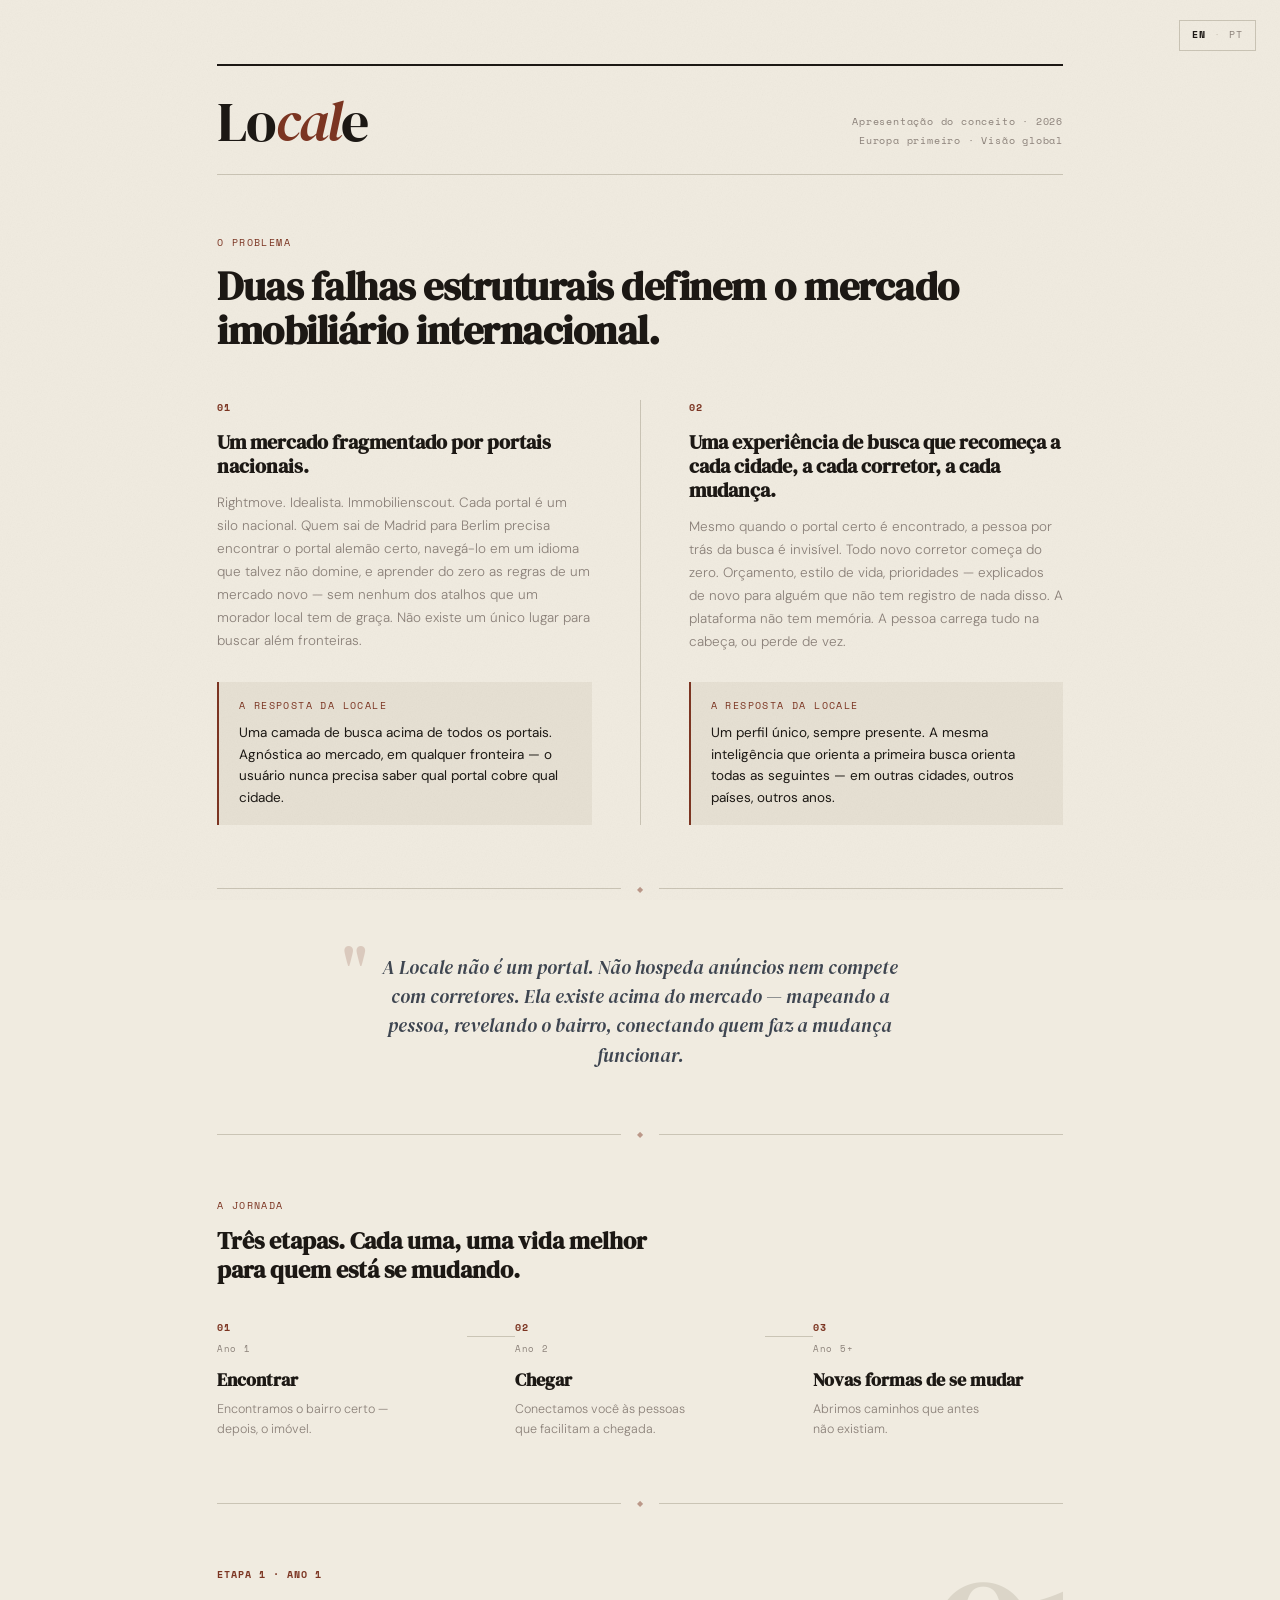
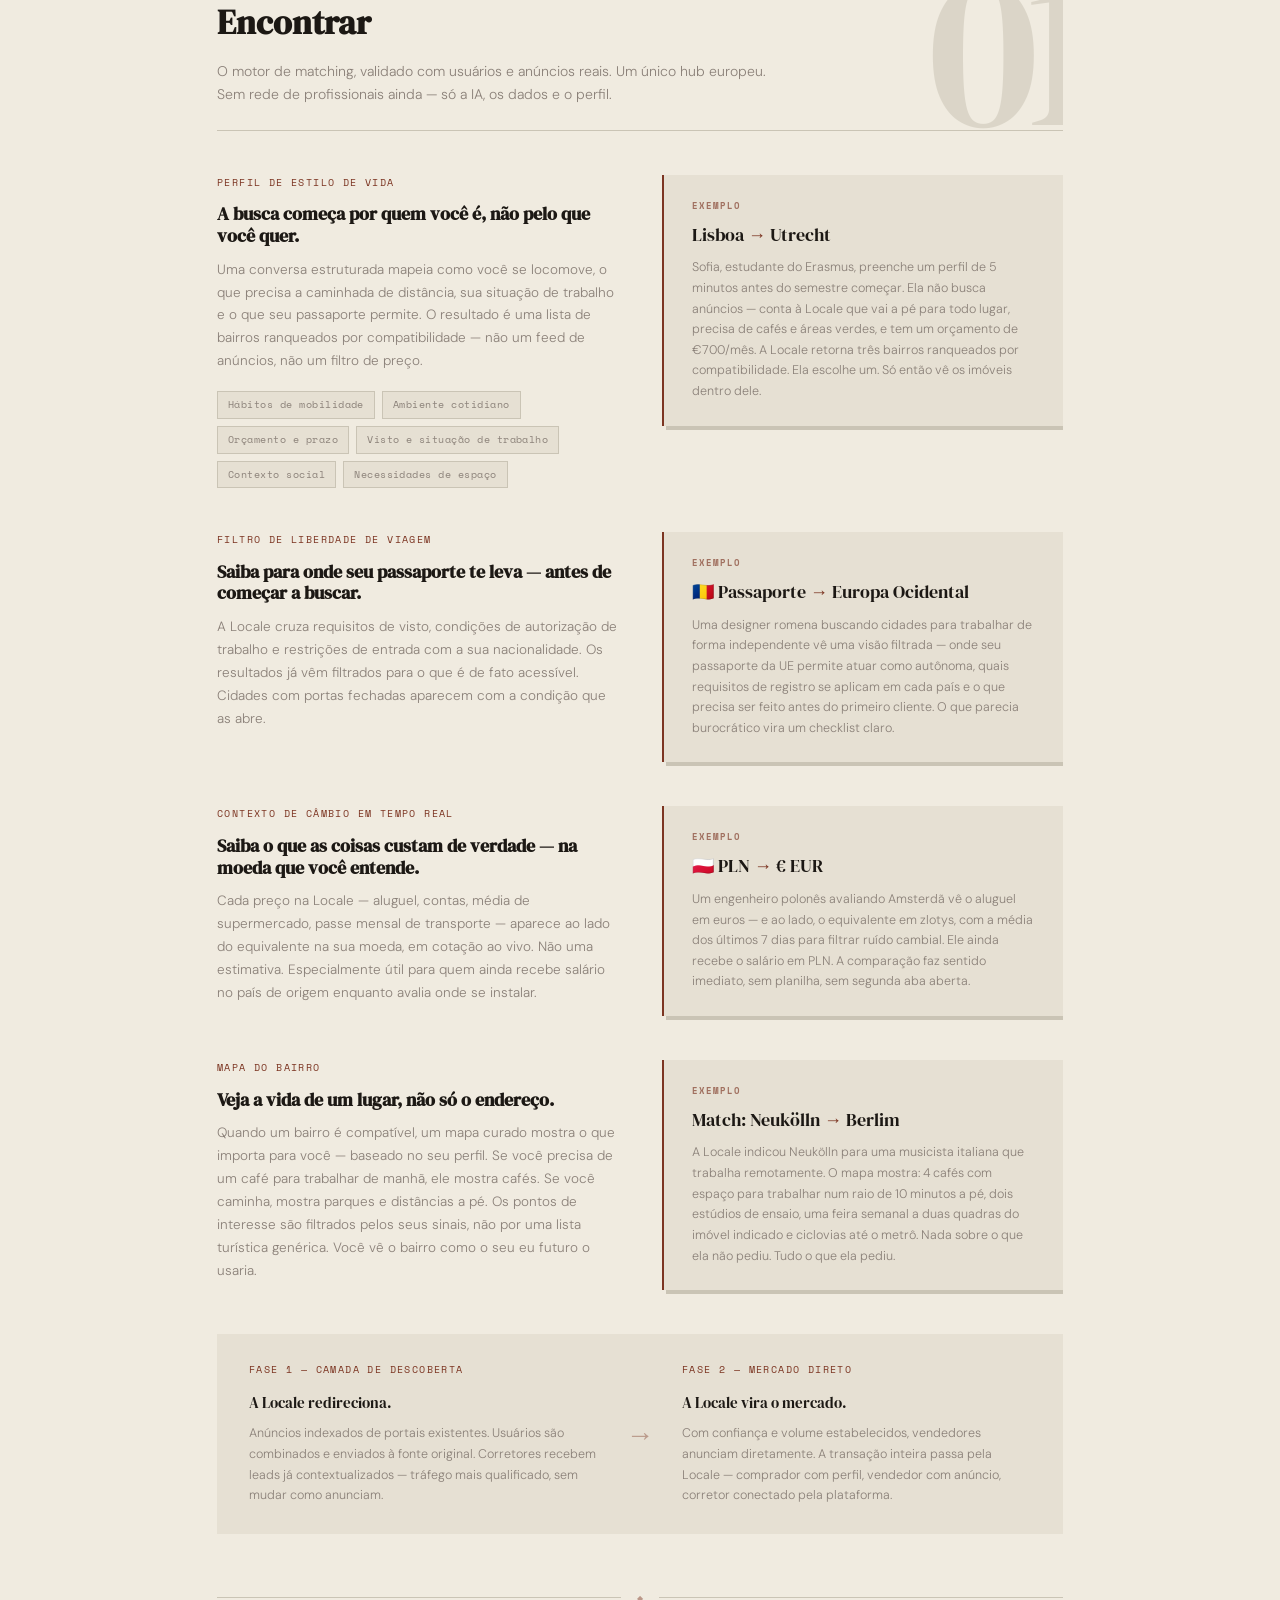
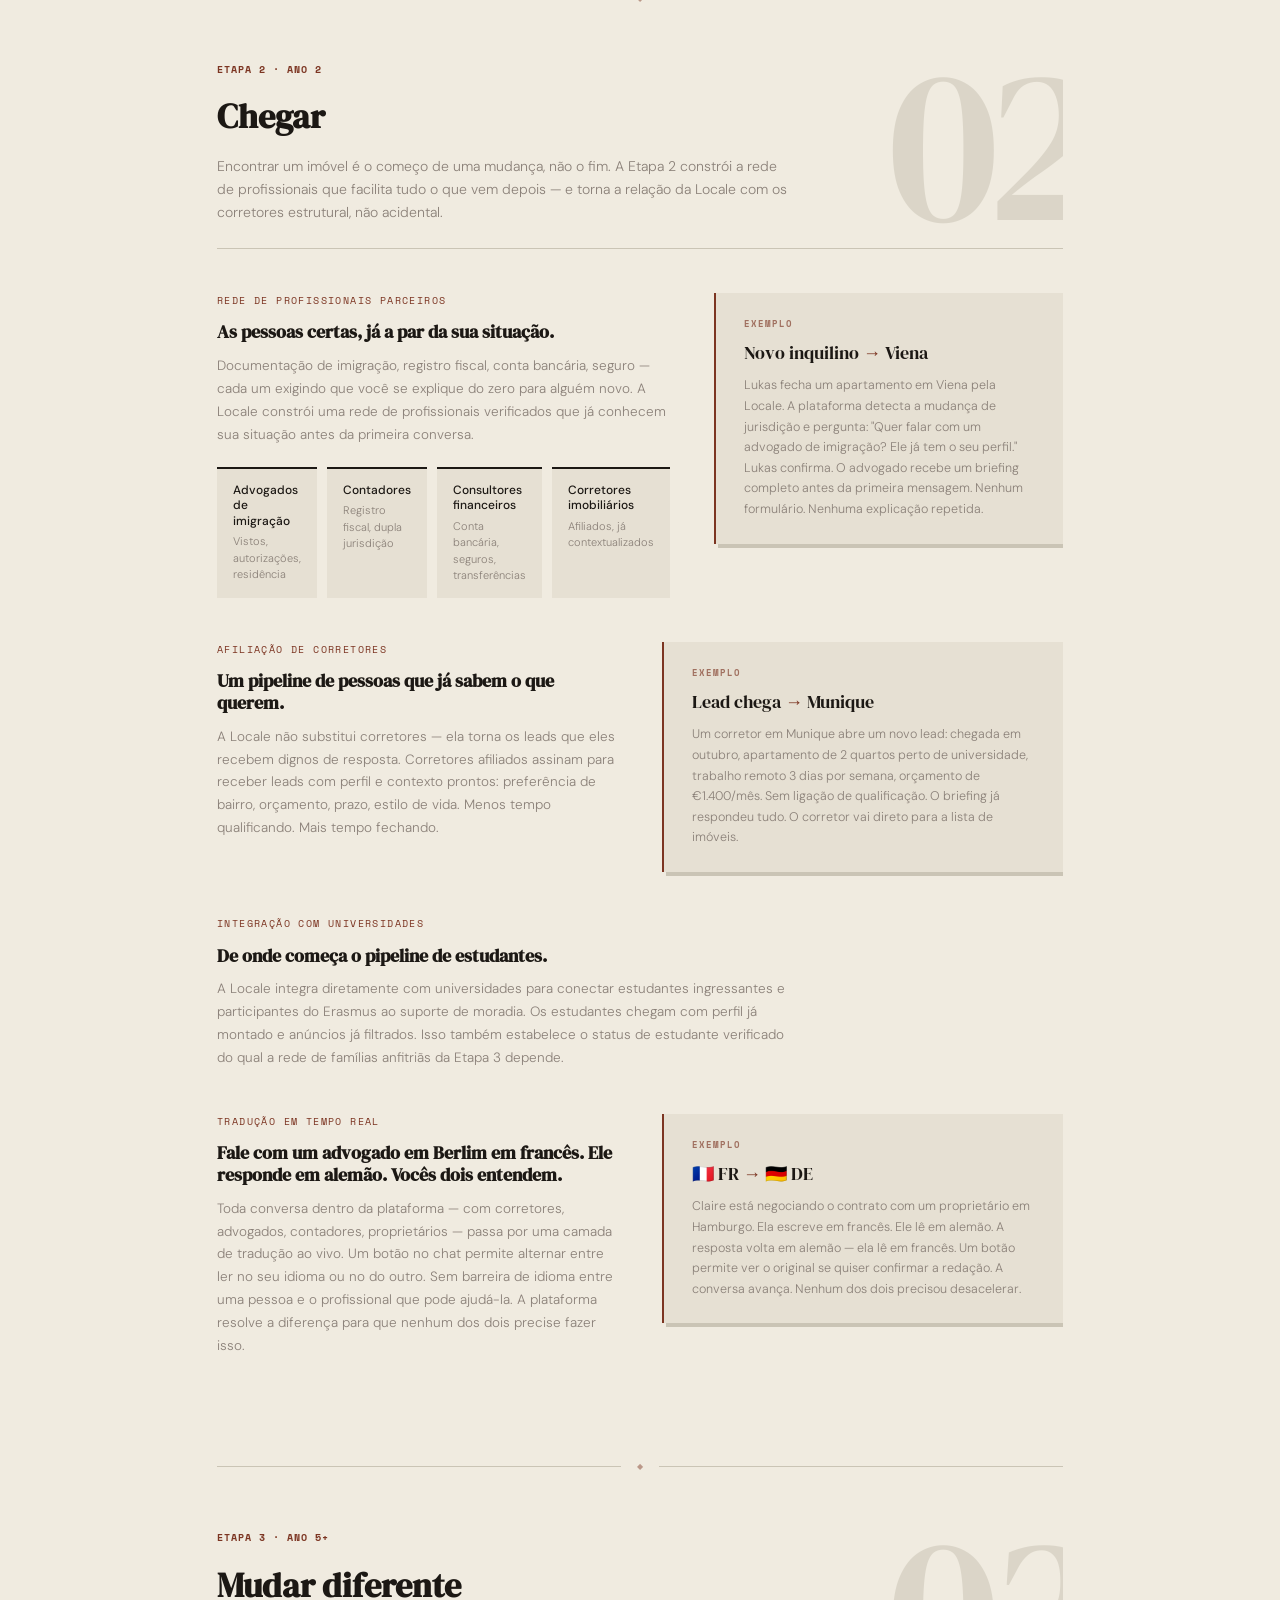
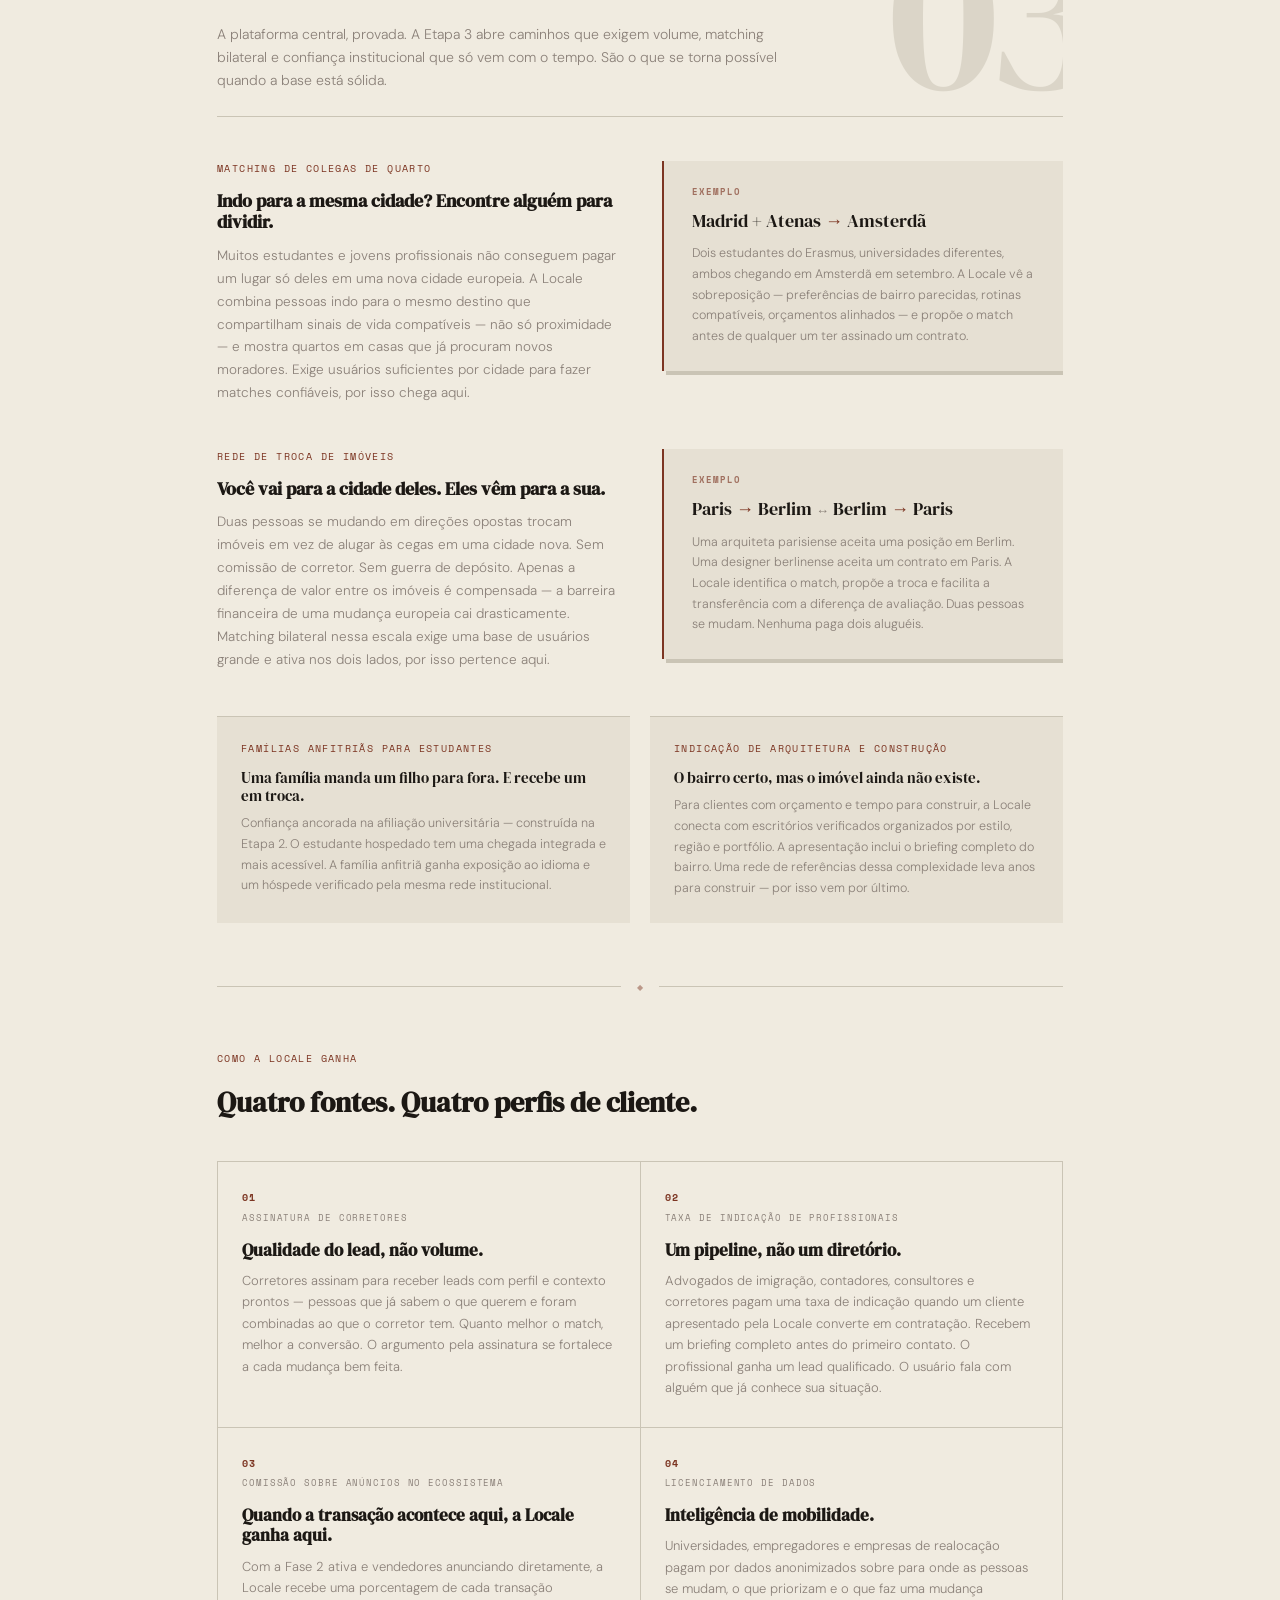
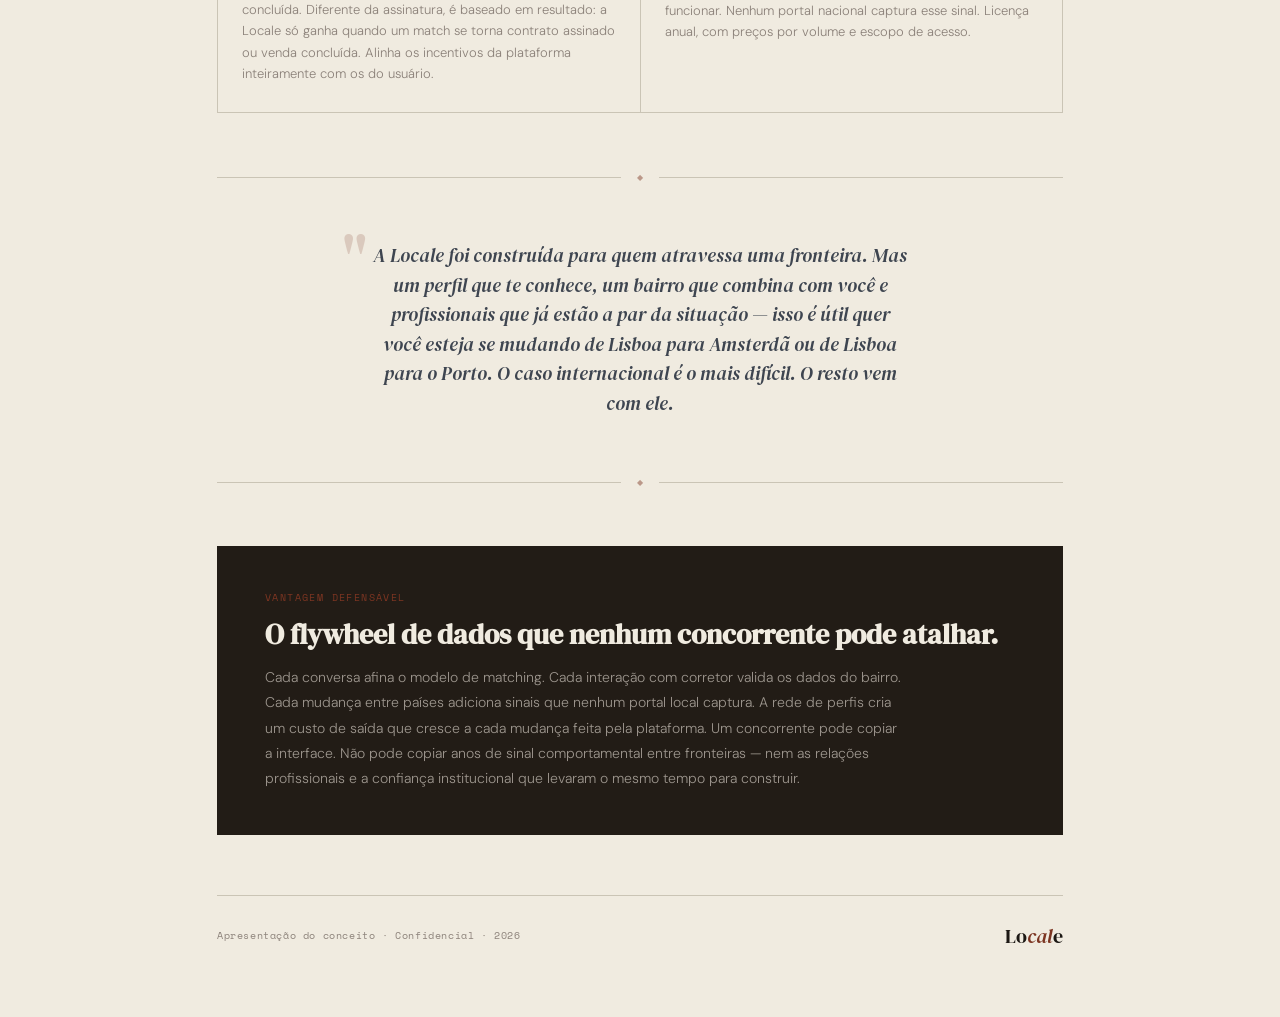
==== indice.html @ f03a4926 "Update indice.html" ====
<!DOCTYPE html>
<html lang="pt-BR">
<head>
<meta charset="UTF-8">
<meta name="viewport" content="width=device-width, initial-scale=1.0">
<title>Locale — Apresentação do Conceito</title>
<link rel="icon" type="image/svg+xml" href="icon.svg">
<link rel="stylesheet" href="style.css">
<link href="https://fonts.googleapis.com/css2?family=DM+Serif+Display:ital@0;1&family=DM+Sans:opsz,wght@9..40,300;9..40,400;9..40,500&family=Space+Mono:wght@400;700&display=swap" rel="stylesheet">
</head>
<body>

<div class="lang-toggle">
  <a href="index.html">EN</a>
  <span class="sep">·</span>
  <span class="lang-active">PT</span>
</div>

<!-- ═══ HEADER ═══ -->
<header>
  <div class="wordmark">Lo<span>cal</span>e</div>
  <div class="tagline">Apresentação do conceito · 2026<br>Europa primeiro · Visão global</div>
</header>


<!-- ═══ HERO ═══ -->
<section class="hero">
  <span class="section-label">O problema</span>
  <h1 class="hero-headline">Duas falhas estruturais definem o mercado imobiliário internacional.</h1>

  <div class="failure-grid">

    <div class="failure-col">
      <span class="failure-num">01</span>
      <h2>Um mercado fragmentado por portais nacionais.</h2>
      <p>Rightmove. Idealista. Immobilienscout. Cada portal é um silo nacional. Quem sai de Madrid para Berlim precisa encontrar o portal alemão certo, navegá-lo em um idioma que talvez não domine, e aprender do zero as regras de um mercado novo — sem nenhum dos atalhos que um morador local tem de graça. Não existe um único lugar para buscar além fronteiras.</p>
      <div class="answer-block">
        <span class="section-label">A resposta da Locale</span>
        <p>Uma camada de busca acima de todos os portais. Agnóstica ao mercado, em qualquer fronteira — o usuário nunca precisa saber qual portal cobre qual cidade.</p>
      </div>
    </div>

    <div class="failure-divider"></div>

    <div class="failure-col">
      <span class="failure-num">02</span>
      <h2>Uma experiência de busca que recomeça a cada cidade, a cada corretor, a cada mudança.</h2>
      <p>Mesmo quando o portal certo é encontrado, a pessoa por trás da busca é invisível. Todo novo corretor começa do zero. Orçamento, estilo de vida, prioridades — explicados de novo para alguém que não tem registro de nada disso. A plataforma não tem memória. A pessoa carrega tudo na cabeça, ou perde de vez.</p>
      <div class="answer-block">
        <span class="section-label">A resposta da Locale</span>
        <p>Um perfil único, sempre presente. A mesma inteligência que orienta a primeira busca orienta todas as seguintes — em outras cidades, outros países, outros anos.</p>
      </div>
    </div>

  </div>
</section>

<div class="section-rule"><span class="section-rule-mark">◆</span></div>

<!-- ═══ PLATFORM DEFINITION ═══ -->
<section class="platform-def">
  <blockquote>A Locale não é um portal. Não hospeda anúncios nem compete com corretores. Ela existe acima do mercado — mapeando a pessoa, revelando o bairro, conectando quem faz a mudança funcionar.</blockquote>
</section>

<div class="section-rule"><span class="section-rule-mark">◆</span></div>

<!-- ═══ ROADMAP OVERVIEW ═══ -->
<section class="roadmap-overview">
  <span class="section-label">A jornada</span>
  <h2>Três etapas. Cada uma, uma vida melhor para quem está se mudando.</h2>
  <div class="roadmap-track">
    <div class="stage-pill">
      <span class="pill-num">01</span>
      <span class="pill-when">Ano 1</span>
      <h3>Encontrar</h3>
      <p>Encontramos o bairro certo — depois, o imóvel.</p>
    </div>
    <div class="pill-connector"></div>
    <div class="stage-pill">
      <span class="pill-num">02</span>
      <span class="pill-when">Ano 2</span>
      <h3>Chegar</h3>
      <p>Conectamos você às pessoas que facilitam a chegada.</p>
    </div>
    <div class="pill-connector"></div>
    <div class="stage-pill">
      <span class="pill-num">03</span>
      <span class="pill-when">Ano 5+</span>
      <h3>Novas formas de se mudar</h3>
      <p>Abrimos caminhos que antes não existiam.</p>
    </div>
  </div>
</section>

<div class="section-rule"><span class="section-rule-mark">◆</span></div>


<!-- ═══════════════════ STAGE 1 ═══════════════════ -->
<section class="stage-block">
  <div class="stage-bg-num">01</div>

  <div class="stage-header">
    <span class="stage-tag">Etapa 1 · Ano 1</span>
    <h2 class="stage-title">Encontrar</h2>
    <p class="stage-subtitle">O motor de matching, validado com usuários e anúncios reais. Um único hub europeu. Sem rede de profissionais ainda — só a IA, os dados e o perfil.</p>
  </div>

  <!-- Lifestyle profiling -->
  <div class="feature-pair">
    <div class="feature-left">
      <span class="section-label">Perfil de estilo de vida</span>
      <h3>A busca começa por quem você é, não pelo que você quer.</h3>
      <p>Uma conversa estruturada mapeia como você se locomove, o que precisa a caminhada de distância, sua situação de trabalho e o que seu passaporte permite. O resultado é uma lista de bairros ranqueados por compatibilidade — não um feed de anúncios, não um filtro de preço.</p>
      <div class="signal-tags">
        <span>Hábitos de mobilidade</span>
        <span>Ambiente cotidiano</span>
        <span>Orçamento e prazo</span>
        <span>Visto e situação de trabalho</span>
        <span>Contexto social</span>
        <span>Necessidades de espaço</span>
      </div>
    </div>
    <div class="feature-right">
      <div class="scenario-card">
        <span class="scenario-label">Exemplo</span>
        <div class="scenario-route">Lisboa <span>→</span> Utrecht</div>
        <p>Sofia, estudante do Erasmus, preenche um perfil de 5 minutos antes do semestre começar. Ela não busca anúncios — conta à Locale que vai a pé para todo lugar, precisa de cafés e áreas verdes, e tem um orçamento de €700/mês. A Locale retorna três bairros ranqueados por compatibilidade. Ela escolhe um. Só então vê os imóveis dentro dele.</p>
      </div>
    </div>
  </div>

  <!-- Travel freedom filter -->
  <div class="feature-pair">
    <div class="feature-left">
      <span class="section-label">Filtro de liberdade de viagem</span>
      <h3>Saiba para onde seu passaporte te leva — antes de começar a buscar.</h3>
      <p>A Locale cruza requisitos de visto, condições de autorização de trabalho e restrições de entrada com a sua nacionalidade. Os resultados já vêm filtrados para o que é de fato acessível. Cidades com portas fechadas aparecem com a condição que as abre.</p>
    </div>
    <div class="feature-right">
      <div class="scenario-card">
        <span class="scenario-label">Exemplo</span>
        <div class="scenario-route">🇷🇴 Passaporte <span>→</span> Europa Ocidental</div>
        <p>Uma designer romena buscando cidades para trabalhar de forma independente vê uma visão filtrada — onde seu passaporte da UE permite atuar como autônoma, quais requisitos de registro se aplicam em cada país e o que precisa ser feito antes do primeiro cliente. O que parecia burocrático vira um checklist claro.</p>
      </div>
    </div>
  </div>

  <!-- Currency exchange -->
  <div class="feature-pair">
    <div class="feature-left">
      <span class="section-label">Contexto de câmbio em tempo real</span>
      <h3>Saiba o que as coisas custam de verdade — na moeda que você entende.</h3>
      <p>Cada preço na Locale — aluguel, contas, média de supermercado, passe mensal de transporte — aparece ao lado do equivalente na sua moeda, em cotação ao vivo. Não uma estimativa. Especialmente útil para quem ainda recebe salário no país de origem enquanto avalia onde se instalar.</p>
    </div>
    <div class="feature-right">
      <div class="scenario-card">
        <span class="scenario-label">Exemplo</span>
        <div class="scenario-route">🇵🇱 PLN <span>→</span> € EUR</div>
        <p>Um engenheiro polonês avaliando Amsterdã vê o aluguel em euros — e ao lado, o equivalente em zlotys, com a média dos últimos 7 dias para filtrar ruído cambial. Ele ainda recebe o salário em PLN. A comparação faz sentido imediato, sem planilha, sem segunda aba aberta.</p>
      </div>
    </div>
  </div>

  <!-- Neighbourhood map -->
  <div class="feature-pair">
    <div class="feature-left">
      <span class="section-label">Mapa do bairro</span>
      <h3>Veja a vida de um lugar, não só o endereço.</h3>
      <p>Quando um bairro é compatível, um mapa curado mostra o que importa para você — baseado no seu perfil. Se você precisa de um café para trabalhar de manhã, ele mostra cafés. Se você caminha, mostra parques e distâncias a pé. Os pontos de interesse são filtrados pelos seus sinais, não por uma lista turística genérica. Você vê o bairro como o seu eu futuro o usaria.</p>
    </div>
    <div class="feature-right">
      <div class="scenario-card">
        <span class="scenario-label">Exemplo</span>
        <div class="scenario-route">Match: Neukölln <span>→</span> Berlim</div>
        <p>A Locale indicou Neukölln para uma musicista italiana que trabalha remotamente. O mapa mostra: 4 cafés com espaço para trabalhar num raio de 10 minutos a pé, dois estúdios de ensaio, uma feira semanal a duas quadras do imóvel indicado e ciclovias até o metrô. Nada sobre o que ela não pediu. Tudo o que ela pediu.</p>
      </div>
    </div>
  </div>

  <!-- Listing strategy -->
  <div class="listing-strategy">
    <div class="strat-phase">
      <span class="section-label">Fase 1 — Camada de descoberta</span>
      <h4>A Locale redireciona.</h4>
      <p>Anúncios indexados de portais existentes. Usuários são combinados e enviados à fonte original. Corretores recebem leads já contextualizados — tráfego mais qualificado, sem mudar como anunciam.</p>
    </div>
    <div class="listing-strategy-arrow">→</div>
    <div class="strat-phase">
      <span class="section-label">Fase 2 — Mercado direto</span>
      <h4>A Locale vira o mercado.</h4>
      <p>Com confiança e volume estabelecidos, vendedores anunciam diretamente. A transação inteira passa pela Locale — comprador com perfil, vendedor com anúncio, corretor conectado pela plataforma.</p>
    </div>
  </div>
</section>

<div class="section-rule"><span class="section-rule-mark">◆</span></div>


<!-- ═══════════════════ STAGE 2 ═══════════════════ -->
<section class="stage-block">
  <div class="stage-bg-num">02</div>

  <div class="stage-header">
    <span class="stage-tag">Etapa 2 · Ano 2</span>
    <h2 class="stage-title">Chegar</h2>
    <p class="stage-subtitle">Encontrar um imóvel é o começo de uma mudança, não o fim. A Etapa 2 constrói a rede de profissionais que facilita tudo o que vem depois — e torna a relação da Locale com os corretores estrutural, não acidental.</p>
  </div>

  <!-- Professional referral -->
  <div class="feature-pair">
    <div class="feature-left">
      <span class="section-label">Rede de profissionais parceiros</span>
      <h3>As pessoas certas, já a par da sua situação.</h3>
      <p>Documentação de imigração, registro fiscal, conta bancária, seguro — cada um exigindo que você se explique do zero para alguém novo. A Locale constrói uma rede de profissionais verificados que já conhecem sua situação antes da primeira conversa.</p>
      <div class="pro-grid">
        <div class="pro-card">
          <h4>Advogados de imigração</h4>
          <p>Vistos, autorizações, residência</p>
        </div>
        <div class="pro-card">
          <h4>Contadores</h4>
          <p>Registro fiscal, dupla jurisdição</p>
        </div>
        <div class="pro-card">
          <h4>Consultores financeiros</h4>
          <p>Conta bancária, seguros, transferências</p>
        </div>
        <div class="pro-card">
          <h4>Corretores imobiliários</h4>
          <p>Afiliados, já contextualizados</p>
        </div>
      </div>
    </div>
    <div class="feature-right">
      <div class="scenario-card">
        <span class="scenario-label">Exemplo</span>
        <div class="scenario-route">Novo inquilino <span>→</span> Viena</div>
        <p>Lukas fecha um apartamento em Viena pela Locale. A plataforma detecta a mudança de jurisdição e pergunta: "Quer falar com um advogado de imigração? Ele já tem o seu perfil." Lukas confirma. O advogado recebe um briefing completo antes da primeira mensagem. Nenhum formulário. Nenhuma explicação repetida.</p>
      </div>
    </div>
  </div>

  <!-- Agent affiliation -->
  <div class="feature-pair">
    <div class="feature-left">
      <span class="section-label">Afiliação de corretores</span>
      <h3>Um pipeline de pessoas que já sabem o que querem.</h3>
      <p>A Locale não substitui corretores — ela torna os leads que eles recebem dignos de resposta. Corretores afiliados assinam para receber leads com perfil e contexto prontos: preferência de bairro, orçamento, prazo, estilo de vida. Menos tempo qualificando. Mais tempo fechando.</p>
    </div>
    <div class="feature-right">
      <div class="scenario-card">
        <span class="scenario-label">Exemplo</span>
        <div class="scenario-route">Lead chega <span>→</span> Munique</div>
        <p>Um corretor em Munique abre um novo lead: chegada em outubro, apartamento de 2 quartos perto de universidade, trabalho remoto 3 dias por semana, orçamento de €1.400/mês. Sem ligação de qualificação. O briefing já respondeu tudo. O corretor vai direto para a lista de imóveis.</p>
      </div>
    </div>
  </div>

  <!-- University integration -->
  <div class="feature-pair-full">
    <span class="section-label">Integração com universidades</span>
    <h3>De onde começa o pipeline de estudantes.</h3>
    <p>A Locale integra diretamente com universidades para conectar estudantes ingressantes e participantes do Erasmus ao suporte de moradia. Os estudantes chegam com perfil já montado e anúncios já filtrados. Isso também estabelece o status de estudante verificado do qual a rede de famílias anfitriãs da Etapa 3 depende.</p>
  </div>

  <!-- Translation toggle -->
  <div class="feature-pair">
    <div class="feature-left">
      <span class="section-label">Tradução em tempo real</span>
      <h3>Fale com um advogado em Berlim em francês. Ele responde em alemão. Vocês dois entendem.</h3>
      <p>Toda conversa dentro da plataforma — com corretores, advogados, contadores, proprietários — passa por uma camada de tradução ao vivo. Um botão no chat permite alternar entre ler no seu idioma ou no do outro. Sem barreira de idioma entre uma pessoa e o profissional que pode ajudá-la. A plataforma resolve a diferença para que nenhum dos dois precise fazer isso.</p>
    </div>
    <div class="feature-right">
      <div class="scenario-card">
        <span class="scenario-label">Exemplo</span>
        <div class="scenario-route">🇫🇷 FR <span>→</span> 🇩🇪 DE</div>
        <p>Claire está negociando o contrato com um proprietário em Hamburgo. Ela escreve em francês. Ele lê em alemão. A resposta volta em alemão — ela lê em francês. Um botão permite ver o original se quiser confirmar a redação. A conversa avança. Nenhum dos dois precisou desacelerar.</p>
      </div>
    </div>
  </div>
</section>

<div class="section-rule"><span class="section-rule-mark">◆</span></div>


<!-- ═══════════════════ STAGE 3 ═══════════════════ -->
<section class="stage-block">
  <div class="stage-bg-num">03</div>

  <div class="stage-header">
    <span class="stage-tag">Etapa 3 · Ano 5+</span>
    <h2 class="stage-title">Mudar diferente</h2>
    <p class="stage-subtitle">A plataforma central, provada. A Etapa 3 abre caminhos que exigem volume, matching bilateral e confiança institucional que só vem com o tempo. São o que se torna possível quando a base está sólida.</p>
  </div>

  <!-- Roommate matching -->
  <div class="feature-pair">
    <div class="feature-left">
      <span class="section-label">Matching de colegas de quarto</span>
      <h3>Indo para a mesma cidade? Encontre alguém para dividir.</h3>
      <p>Muitos estudantes e jovens profissionais não conseguem pagar um lugar só deles em uma nova cidade europeia. A Locale combina pessoas indo para o mesmo destino que compartilham sinais de vida compatíveis — não só proximidade — e mostra quartos em casas que já procuram novos moradores. Exige usuários suficientes por cidade para fazer matches confiáveis, por isso chega aqui.</p>
    </div>
    <div class="feature-right">
      <div class="scenario-card">
        <span class="scenario-label">Exemplo</span>
        <div class="scenario-route">Madrid + Atenas <span>→</span> Amsterdã</div>
        <p>Dois estudantes do Erasmus, universidades diferentes, ambos chegando em Amsterdã em setembro. A Locale vê a sobreposição — preferências de bairro parecidas, rotinas compatíveis, orçamentos alinhados — e propõe o match antes de qualquer um ter assinado um contrato.</p>
      </div>
    </div>
  </div>

  <!-- Home swap -->
  <div class="feature-pair">
    <div class="feature-left">
      <span class="section-label">Rede de troca de imóveis</span>
      <h3>Você vai para a cidade deles. Eles vêm para a sua.</h3>
      <p>Duas pessoas se mudando em direções opostas trocam imóveis em vez de alugar às cegas em uma cidade nova. Sem comissão de corretor. Sem guerra de depósito. Apenas a diferença de valor entre os imóveis é compensada — a barreira financeira de uma mudança europeia cai drasticamente. Matching bilateral nessa escala exige uma base de usuários grande e ativa nos dois lados, por isso pertence aqui.</p>
    </div>
    <div class="feature-right">
      <div class="scenario-card">
        <span class="scenario-label">Exemplo</span>
        <div class="scenario-route">Paris <span>→</span> Berlim <span style="color:var(--muted); font-size:13px;">↔</span> Berlim <span>→</span> Paris</div>
        <p>Uma arquiteta parisiense aceita uma posição em Berlim. Uma designer berlinense aceita um contrato em Paris. A Locale identifica o match, propõe a troca e facilita a transferência com a diferença de avaliação. Duas pessoas se mudam. Nenhuma paga dois aluguéis.</p>
      </div>
    </div>
  </div>

  <!-- Host families + Construction -->
  <div class="two-col-sm">
    <div class="small-card">
      <span class="section-label">Famílias anfitriãs para estudantes</span>
      <h4>Uma família manda um filho para fora. E recebe um em troca.</h4>
      <p>Confiança ancorada na afiliação universitária — construída na Etapa 2. O estudante hospedado tem uma chegada integrada e mais acessível. A família anfitriã ganha exposição ao idioma e um hóspede verificado pela mesma rede institucional.</p>
    </div>
    <div class="small-card">
      <span class="section-label">Indicação de arquitetura e construção</span>
      <h4>O bairro certo, mas o imóvel ainda não existe.</h4>
      <p>Para clientes com orçamento e tempo para construir, a Locale conecta com escritórios verificados organizados por estilo, região e portfólio. A apresentação inclui o briefing completo do bairro. Uma rede de referências dessa complexidade leva anos para construir — por isso vem por último.</p>
    </div>
  </div>
</section>

<div class="section-rule"><span class="section-rule-mark">◆</span></div>


<!-- ═══ REVENUE ═══ -->
<section class="revenue">
  <span class="section-label">Como a Locale ganha</span>
  <h2>Quatro fontes. Quatro perfis de cliente.</h2>

  <div class="revenue-lanes revenue-lanes--4">
    <div class="revenue-lane">
      <span class="lane-num">01</span>
      <span class="lane-label">Assinatura de corretores</span>
      <h3>Qualidade do lead, não volume.</h3>
      <p>Corretores assinam para receber leads com perfil e contexto prontos — pessoas que já sabem o que querem e foram combinadas ao que o corretor tem. Quanto melhor o match, melhor a conversão. O argumento pela assinatura se fortalece a cada mudança bem feita.</p>
    </div>
    <div class="revenue-lane">
      <span class="lane-num">02</span>
      <span class="lane-label">Taxa de indicação de profissionais</span>
      <h3>Um pipeline, não um diretório.</h3>
      <p>Advogados de imigração, contadores, consultores e corretores pagam uma taxa de indicação quando um cliente apresentado pela Locale converte em contratação. Recebem um briefing completo antes do primeiro contato. O profissional ganha um lead qualificado. O usuário fala com alguém que já conhece sua situação.</p>
    </div>
    <div class="revenue-lane">
      <span class="lane-num">03</span>
      <span class="lane-label">Comissão sobre anúncios no ecossistema</span>
      <h3>Quando a transação acontece aqui, a Locale ganha aqui.</h3>
      <p>Com a Fase 2 ativa e vendedores anunciando diretamente, a Locale recebe uma porcentagem de cada transação concluída. Diferente da assinatura, é baseado em resultado: a Locale só ganha quando um match se torna contrato assinado ou venda concluída. Alinha os incentivos da plataforma inteiramente com os do usuário.</p>
    </div>
    <div class="revenue-lane">
      <span class="lane-num">04</span>
      <span class="lane-label">Licenciamento de dados</span>
      <h3>Inteligência de mobilidade.</h3>
      <p>Universidades, empregadores e empresas de realocação pagam por dados anonimizados sobre para onde as pessoas se mudam, o que priorizam e o que faz uma mudança funcionar. Nenhum portal nacional captura esse sinal. Licença anual, com preços por volume e escopo de acesso.</p>
    </div>
  </div>
</section>

<div class="section-rule"><span class="section-rule-mark">◆</span></div>

<!-- ═══ CLOSING THOUGHT ═══ -->
<section class="platform-def">
  <blockquote>A Locale foi construída para quem atravessa uma fronteira. Mas um perfil que te conhece, um bairro que combina com você e profissionais que já estão a par da situação — isso é útil quer você esteja se mudando de Lisboa para Amsterdã ou de Lisboa para o Porto. O caso internacional é o mais difícil. O resto vem com ele.</blockquote>
</section>

<div class="section-rule"><span class="section-rule-mark">◆</span></div>

<!-- ═══ MOAT ═══ -->
<section class="moat">
  <span class="section-label">Vantagem defensável</span>
  <h2>O flywheel de dados que nenhum concorrente pode atalhar.</h2>
  <p>Cada conversa afina o modelo de matching. Cada interação com corretor valida os dados do bairro. Cada mudança entre países adiciona sinais que nenhum portal local captura. A rede de perfis cria um custo de saída que cresce a cada mudança feita pela plataforma. Um concorrente pode copiar a interface. Não pode copiar anos de sinal comportamental entre fronteiras — nem as relações profissionais e a confiança institucional que levaram o mesmo tempo para construir.</p>
</section>


<!-- ═══ FOOTER ═══ -->
<footer>
  <p>Apresentação do conceito · Confidencial · 2026</p>
  <div class="footer-wordmark">Lo<span>cal</span>e</div>
</footer>

</body>
</html>
---- style.css ----
*, *::before, *::after { box-sizing: border-box; margin: 0; padding: 0; }

:root {
  --ink:       #1c1814;
  --paper:     #f0ebe0;
  --brick:     #7c3522;
  --steel:     #3e4550;
  --muted:     #8b8179;
  --rule:      #cac4b5;
  --card:      #e6e0d3;
  --warm-dark: #221c16;
}

/* ─── Base ─── */
html { scroll-behavior: smooth; }

body {
  font-family: 'DM Sans', sans-serif;
  background: var(--paper);
  color: var(--ink);
  font-size: 15px;
  line-height: 1.65;
  max-width: 950px;
  margin: 0 auto;
  padding: 64px 52px;
  overflow-x: hidden;
}

/* ─── Grain ─── */
body::after {
  content: '';
  position: fixed;
  inset: 0;
  background-image: url("data:image/svg+xml,%3Csvg xmlns='http://www.w3.org/2000/svg' width='300' height='300'%3E%3Cfilter id='g'%3E%3CfeTurbulence type='fractalNoise' baseFrequency='0.8' numOctaves='4' stitchTiles='stitch'/%3E%3CfeColorMatrix type='saturate' values='0'/%3E%3C/filter%3E%3Crect width='300' height='300' filter='url(%23g)' opacity='0.05'/%3E%3C/svg%3E");
  pointer-events: none;
  z-index: 9999;
  mix-blend-mode: multiply;
}

/* ─── Labels ─── */
.section-label {
  font-family: 'Space Mono', monospace;
  font-size: 10px;
  font-weight: 400;
  letter-spacing: 0.14em;
  text-transform: uppercase;
  color: var(--brick);
  margin-bottom: 12px;
  display: block;
}

/* ─── Lang toggle ─── */
.lang-toggle {
  position: fixed;
  top: 20px;
  right: 24px;
  display: flex;
  align-items: center;
  gap: 8px;
  font-family: 'Space Mono', monospace;
  font-size: 10px;
  letter-spacing: 0.1em;
  background: var(--paper);
  border: 1px solid var(--rule);
  padding: 6px 12px;
  z-index: 200;
}
.lang-toggle a { color: var(--ink); text-decoration: none; font-weight: 700; transition: color .15s; }
.lang-toggle a:hover { color: var(--brick); }
.lang-toggle .sep { color: var(--rule); }
.lang-active { color: var(--muted); font-weight: 400; }

/* ─── Header ─── */
header {
  border-top: 2px solid var(--ink);
  border-bottom: 1px solid var(--rule);
  padding: 28px 0 24px;
  margin-bottom: 60px;
  display: flex;
  justify-content: space-between;
  align-items: flex-end;
}
.wordmark {
  font-family: 'DM Serif Display', serif;
  font-size: 56px;
  line-height: 1;
  letter-spacing: -1.5px;
}
.wordmark span { color: var(--brick); font-style: italic; }
.tagline {
  font-family: 'Space Mono', monospace;
  font-size: 10px;
  color: var(--muted);
  letter-spacing: 0.08em;
  line-height: 1.9;
  text-align: right;
}

/* ─── Section rules ─── */
.section-rule {
  display: flex;
  align-items: center;
  gap: 16px;
  margin: 60px 0;
}
.section-rule::before,
.section-rule::after {
  content: '';
  flex: 1;
  height: 1px;
  background: var(--rule);
}
.section-rule-mark {
  font-size: 8px;
  color: var(--brick);
  opacity: 0.45;
  line-height: 1;
}

/* ─── Hero ─── */
.hero-headline {
  font-family: 'DM Serif Display', serif;
  font-size: 40px;
  max-width: 750px;
  margin-bottom: 48px;
  line-height: 1.1;
  letter-spacing: -0.5px;
}

.failure-grid {
  display: grid;
  grid-template-columns: 1fr 1px 1fr;
  column-gap: 48px;
  align-items: stretch;
}
.failure-divider { background: var(--rule); }

.failure-col {
  display: flex;
  flex-direction: column;
}
.failure-num {
  font-family: 'Space Mono', monospace;
  font-size: 10px;
  font-weight: 700;
  color: var(--brick);
  letter-spacing: 0.12em;
  display: block;
  margin-bottom: 14px;
}
.failure-col h2 {
  font-family: 'DM Serif Display', serif;
  font-size: 20px;
  line-height: 1.2;
  margin-bottom: 14px;
}
.failure-col > p {
  font-size: 13.5px;
  color: var(--muted);
  font-weight: 300;
  line-height: 1.7;
  margin-bottom: 28px;
}
.answer-block {
  margin-top: auto;
  border-left: 2px solid var(--brick);
  padding: 16px 20px;
  background: var(--card);
}
.answer-block .section-label { margin-bottom: 8px; }
.answer-block p {
  font-size: 13.5px;
  font-weight: 400;
  line-height: 1.6;
}

/* ─── Platform definition ─── */
.platform-def {
  text-align: center;
  max-width: 600px;
  margin: 0 auto;
}
.platform-def blockquote {
  font-family: 'DM Serif Display', serif;
  font-size: 19px;
  line-height: 1.55;
  color: var(--steel);
  font-style: italic;
  padding: 0 32px;
  position: relative;
}
.platform-def blockquote::before {
  content: '"';
  position: absolute;
  left: 2px;
  top: -14px;
  font-size: 60px;
  line-height: 1;
  color: var(--brick);
  opacity: 0.18;
  font-style: normal;
}

/* ─── Roadmap overview ─── */
.roadmap-overview > h2 {
  font-family: 'DM Serif Display', serif;
  font-size: 24px;
  margin-bottom: 36px;
  max-width: 480px;
  line-height: 1.2;
}
.roadmap-track {
  display: grid;
  grid-template-columns: 1fr 48px 1fr 48px 1fr;
  align-items: start;
}
.pill-connector {
  height: 1px;
  background: var(--rule);
  margin-top: 16px;
}
.pill-num {
  font-family: 'Space Mono', monospace;
  font-size: 10px;
  font-weight: 700;
  color: var(--brick);
  letter-spacing: 0.1em;
  display: block;
  margin-bottom: 5px;
}
.pill-when {
  font-family: 'Space Mono', monospace;
  font-size: 9px;
  color: var(--muted);
  letter-spacing: 0.08em;
  display: block;
  margin-bottom: 8px;
}
.stage-pill h3 {
  font-family: 'DM Serif Display', serif;
  font-size: 18px;
  margin-bottom: 6px;
}
.stage-pill p {
  font-size: 12.5px;
  color: var(--muted);
  font-weight: 300;
  line-height: 1.55;
  max-width: 180px;
}

/* ─── Stage blocks ─── */
.stage-block {
  position: relative;
  overflow: hidden;
  isolation: isolate;
}
.stage-bg-num {
  position: absolute;
  top: -12px;
  right: -28px;
  font-family: 'DM Serif Display', serif;
  font-size: 220px;
  line-height: 0.85;
  color: var(--rule);
  pointer-events: none;
  user-select: none;
  letter-spacing: -12px;
  z-index: -1;
  opacity: 0.55;
}
.stage-header {
  margin-bottom: 44px;
  padding-bottom: 24px;
  border-bottom: 1px solid var(--rule);
}
.stage-tag {
  font-family: 'Space Mono', monospace;
  font-size: 10px;
  font-weight: 700;
  color: var(--brick);
  letter-spacing: 0.1em;
  text-transform: uppercase;
  display: block;
  margin-bottom: 10px;
}
.stage-title {
  font-family: 'DM Serif Display', serif;
  font-size: 34px;
  margin-bottom: 10px;
}
.stage-subtitle {
  font-size: 14px;
  color: var(--muted);
  font-weight: 300;
  max-width: 580px;
  line-height: 1.65;
}

/* ─── Feature pairs ─── */
.feature-pair {
  display: grid;
  grid-template-columns: 1fr 1fr;
  gap: 44px;
  margin-bottom: 44px;
  align-items: start;
}
.feature-left h3 {
  font-family: 'DM Serif Display', serif;
  font-size: 18px;
  margin-bottom: 12px;
  line-height: 1.2;
}
.feature-left p {
  font-size: 13.5px;
  color: var(--muted);
  font-weight: 300;
  line-height: 1.7;
}
.feature-pair-full {
  margin-bottom: 44px;
}
.feature-pair-full h3 {
  font-family: 'DM Serif Display', serif;
  font-size: 18px;
  margin-bottom: 12px;
  line-height: 1.2;
}
.feature-pair-full p {
  font-size: 13.5px;
  color: var(--muted);
  font-weight: 300;
  line-height: 1.7;
  max-width: 580px;
}

/* ─── Signal tags ─── */
.signal-tags {
  display: flex;
  flex-wrap: wrap;
  gap: 7px;
  margin-top: 18px;
}
.signal-tags span {
  font-family: 'Space Mono', monospace;
  font-size: 9.5px;
  letter-spacing: 0.05em;
  color: var(--muted);
  background: var(--card);
  border: 1px solid var(--rule);
  padding: 5px 10px;
}

/* ─── Scenario cards ─── */
.scenario-card {
  background: var(--card);
  border-left: 2px solid var(--brick);
  padding: 24px 28px;
  box-shadow: 4px 4px 0 var(--rule);
  transition: transform .2s ease, box-shadow .2s ease;
}
.scenario-card:hover {
  transform: translate(-2px, -2px);
  box-shadow: 6px 6px 0 var(--rule);
}
.scenario-label {
  font-family: 'Space Mono', monospace;
  font-size: 9px;
  font-weight: 700;
  letter-spacing: 0.12em;
  text-transform: uppercase;
  color: var(--brick);
  display: block;
  margin-bottom: 10px;
  opacity: 0.65;
}
.scenario-route {
  font-family: 'DM Serif Display', serif;
  font-size: 18px;
  line-height: 1.2;
  margin-bottom: 12px;
}
.scenario-route span { color: var(--brick); }
.scenario-card p {
  font-size: 12.5px;
  color: var(--muted);
  font-weight: 300;
  line-height: 1.65;
}

/* ─── Listing strategy ─── */
.listing-strategy {
  display: grid;
  grid-template-columns: 1fr auto 1fr;
  gap: 28px;
  align-items: center;
  background: var(--card);
  padding: 28px 32px;
  margin-top: 4px;
}
.listing-strategy-arrow {
  font-family: 'DM Serif Display', serif;
  font-size: 28px;
  color: var(--brick);
  opacity: 0.4;
  line-height: 1;
}
.strat-phase h4 {
  font-family: 'DM Serif Display', serif;
  font-size: 15px;
  font-weight: normal;
  margin-bottom: 8px;
}
.strat-phase p {
  font-size: 12.5px;
  color: var(--muted);
  font-weight: 300;
  line-height: 1.65;
}

/* ─── Pro grid ─── */
.pro-grid {
  display: grid;
  grid-template-columns: repeat(4, 1fr);
  gap: 10px;
  margin-top: 20px;
}
.pro-card {
  background: var(--card);
  border-top: 2px solid var(--ink);
  padding: 14px 16px;
}
.pro-card h4 {
  font-size: 12px;
  font-weight: 500;
  margin-bottom: 4px;
  line-height: 1.3;
}
.pro-card p {
  font-size: 11px;
  color: var(--muted);
  font-weight: 300;
  line-height: 1.5;
}

/* ─── Small 2-col cards ─── */
.two-col-sm {
  display: grid;
  grid-template-columns: 1fr 1fr;
  gap: 20px;
  margin-top: 44px;
}
.small-card {
  background: var(--card);
  padding: 24px;
  border-top: 1px solid var(--rule);
}
.small-card h4 {
  font-family: 'DM Serif Display', serif;
  font-size: 15px;
  font-weight: normal;
  margin-bottom: 8px;
  line-height: 1.2;
}
.small-card p {
  font-size: 12.5px;
  color: var(--muted);
  font-weight: 300;
  line-height: 1.65;
}

/* ─── Revenue ─── */
.revenue > h2 {
  font-family: 'DM Serif Display', serif;
  font-size: 28px;
  margin-bottom: 36px;
}
.revenue-lanes {
  display: grid;
  grid-template-columns: repeat(3, 1fr);
  border-top: 1px solid var(--rule);
  border-left: 1px solid var(--rule);
}
.revenue-lanes--4 {
  grid-template-columns: repeat(2, 1fr);
}
.revenue-lane {
  padding: 28px 24px;
  border-right: 1px solid var(--rule);
  border-bottom: 1px solid var(--rule);
}
.lane-num {
  font-family: 'Space Mono', monospace;
  font-size: 10px;
  font-weight: 700;
  color: var(--brick);
  letter-spacing: 0.1em;
  display: block;
  margin-bottom: 4px;
}
.lane-label {
  font-family: 'Space Mono', monospace;
  font-size: 9px;
  letter-spacing: 0.1em;
  text-transform: uppercase;
  color: var(--muted);
  display: block;
  margin-bottom: 14px;
}
.revenue-lane h3 {
  font-family: 'DM Serif Display', serif;
  font-size: 17px;
  margin-bottom: 10px;
  line-height: 1.2;
}
.revenue-lane p {
  font-size: 13px;
  color: var(--muted);
  font-weight: 300;
  line-height: 1.65;
}

/* ─── Moat ─── */
.moat {
  background: var(--warm-dark);
  color: #f0ebe0;
  padding: 44px 48px;
}
.moat .section-label { color: #7c3522; }
.moat h2 {
  font-family: 'DM Serif Display', serif;
  font-size: 28px;
  margin-bottom: 16px;
  line-height: 1.1;
  color: #f0ebe0;
}
.moat p {
  font-size: 14px;
  color: #9c958d;
  font-weight: 300;
  line-height: 1.8;
  max-width: 640px;
}

/* ─── Footer ─── */
footer {
  border-top: 1px solid var(--rule);
  padding-top: 24px;
  display: flex;
  justify-content: space-between;
  align-items: center;
  margin-top: 60px;
}
footer > p {
  font-family: 'Space Mono', monospace;
  font-size: 10px;
  color: var(--muted);
  letter-spacing: 0.06em;
}
.footer-wordmark {
  font-family: 'DM Serif Display', serif;
  font-size: 20px;
}
.footer-wordmark span { color: var(--brick); font-style: italic; }

/* ─── Print ─── */
@media print {
  body { padding: 32px; }
  .lang-toggle { display: none; }
  body::after { display: none; }
  .stage-bg-num { display: none; }
}
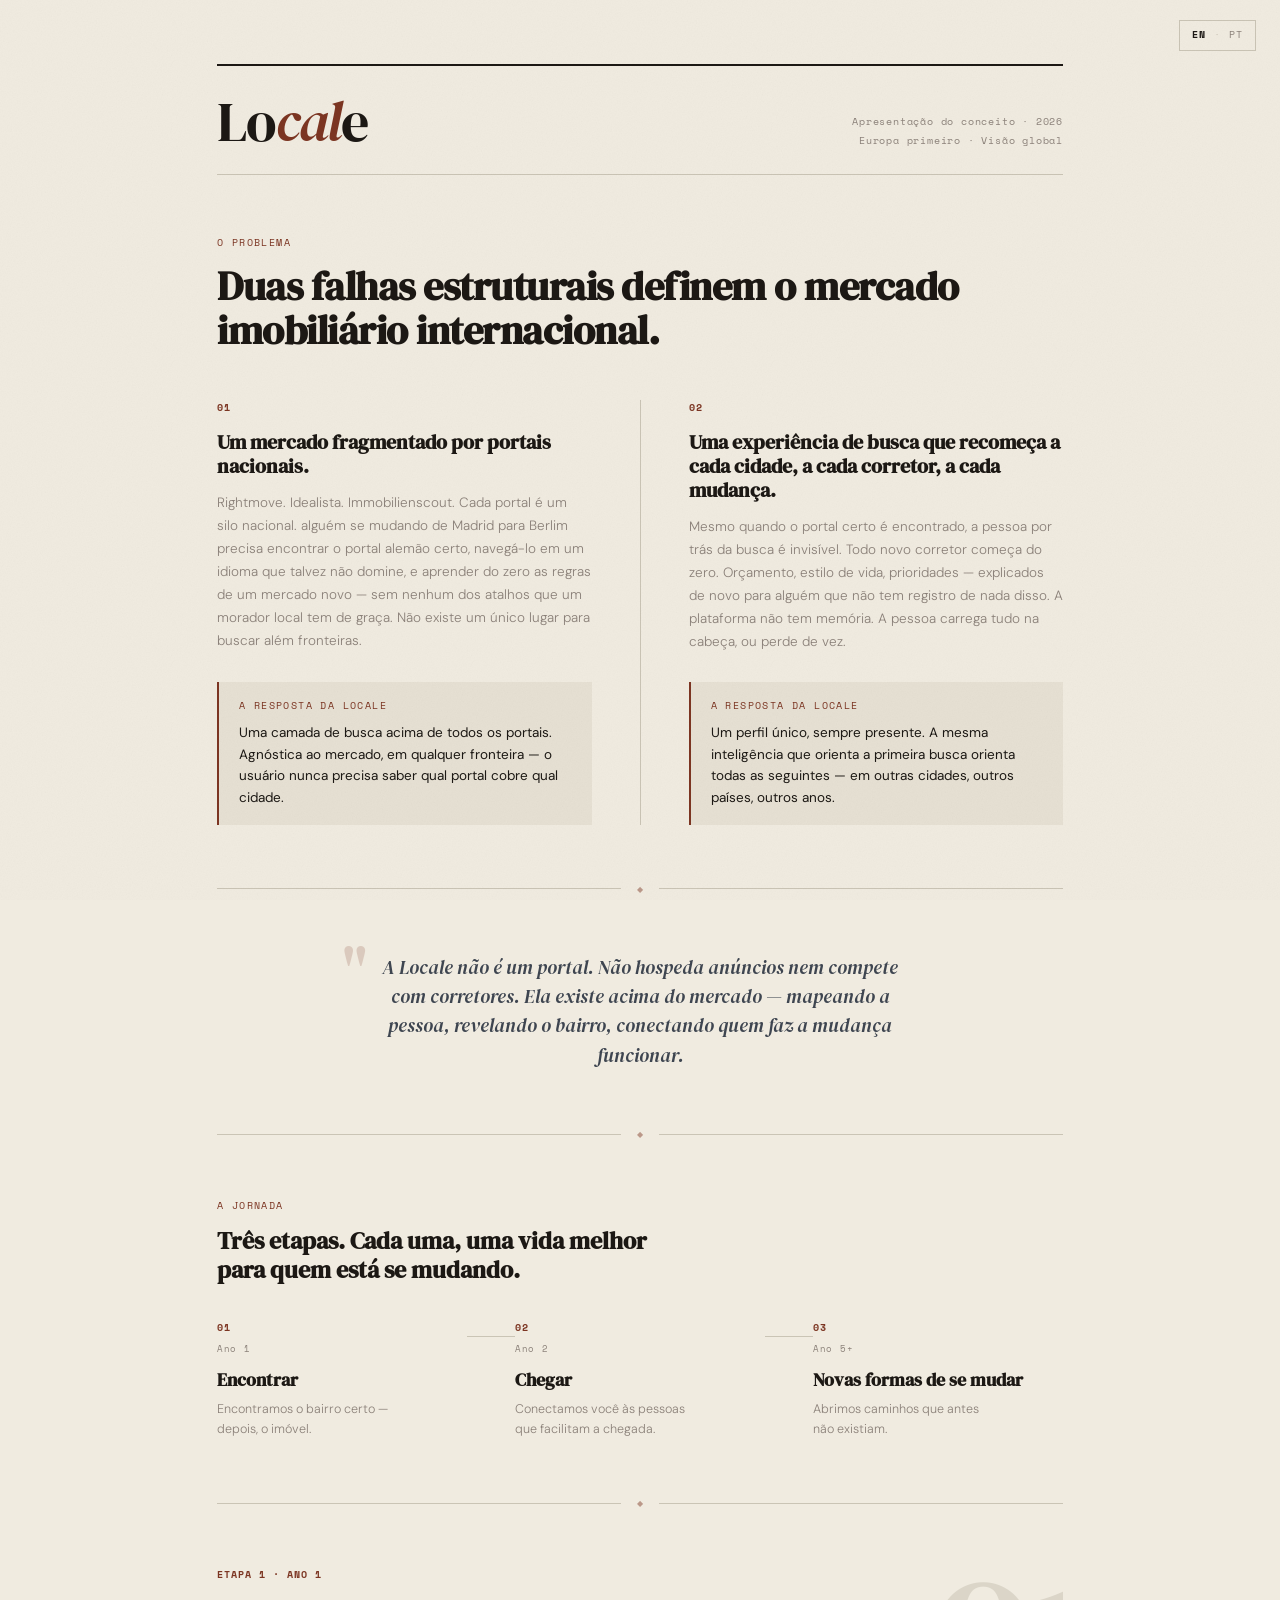
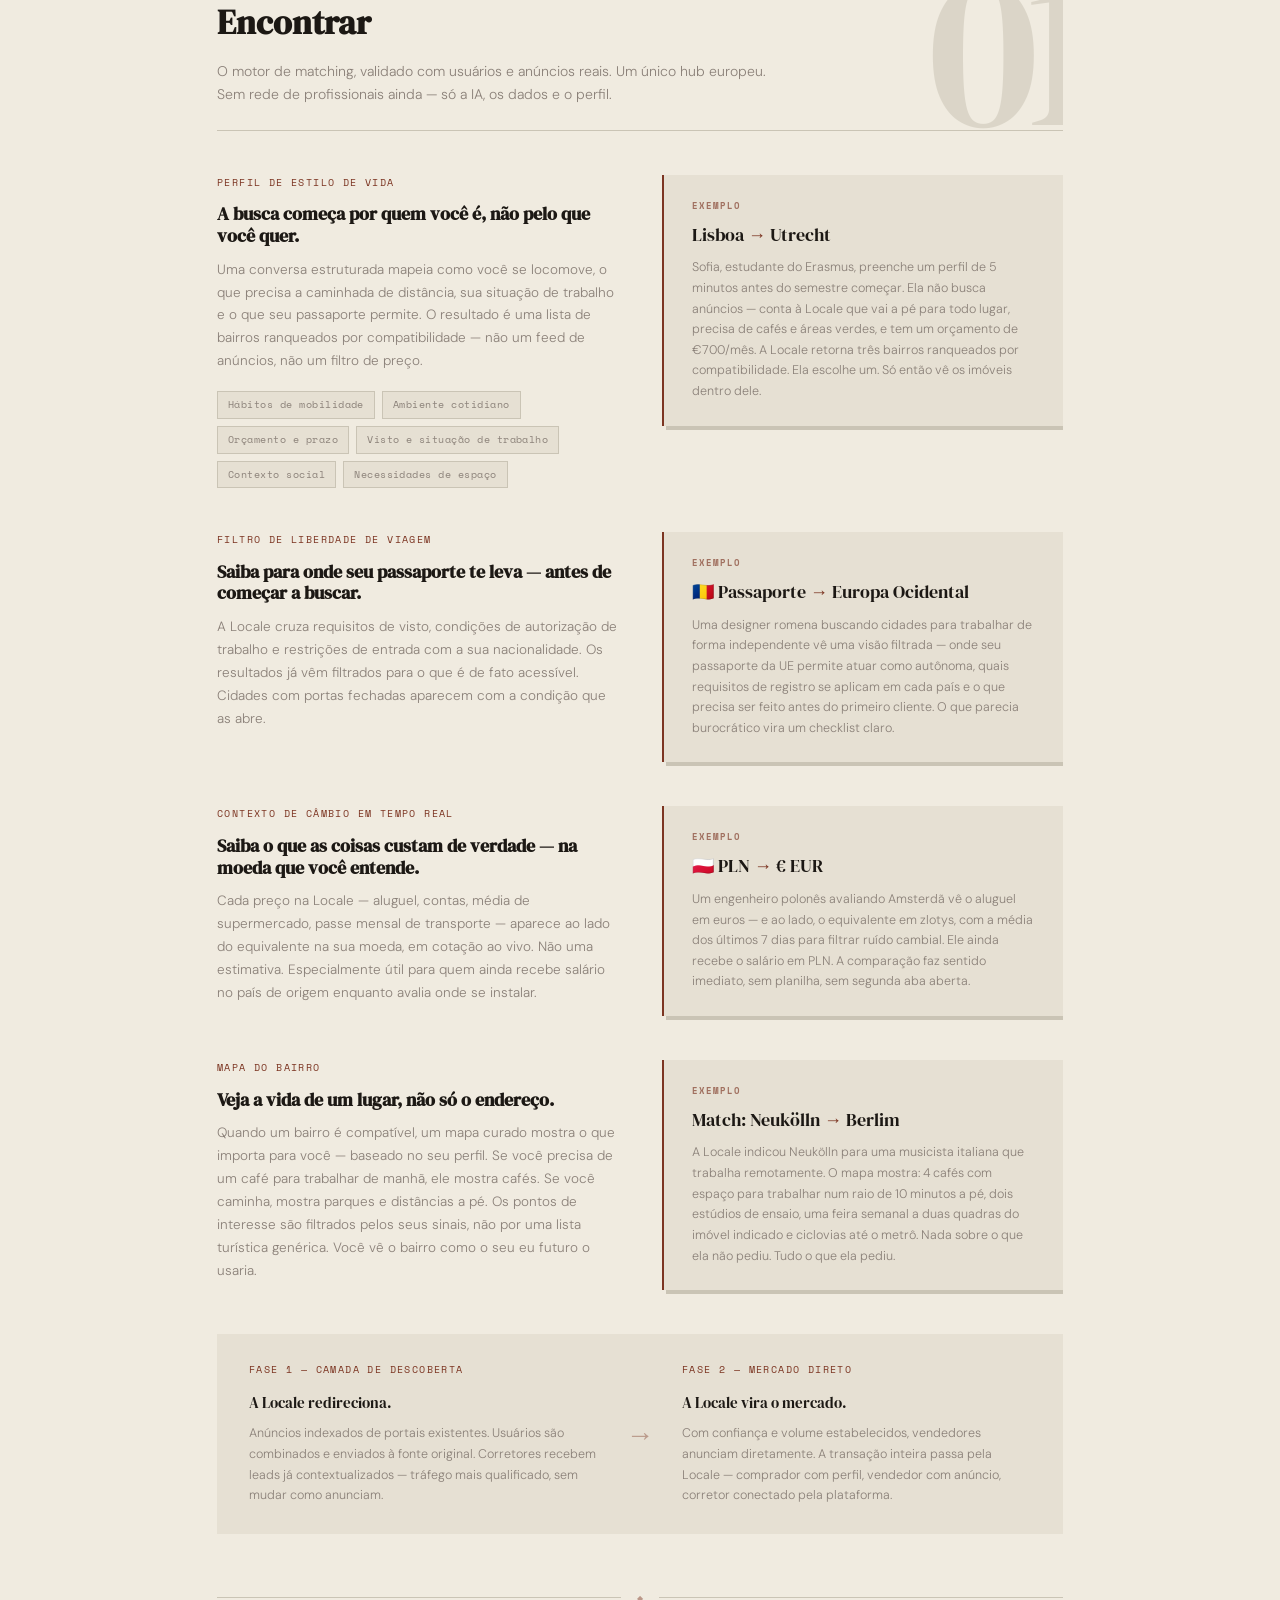
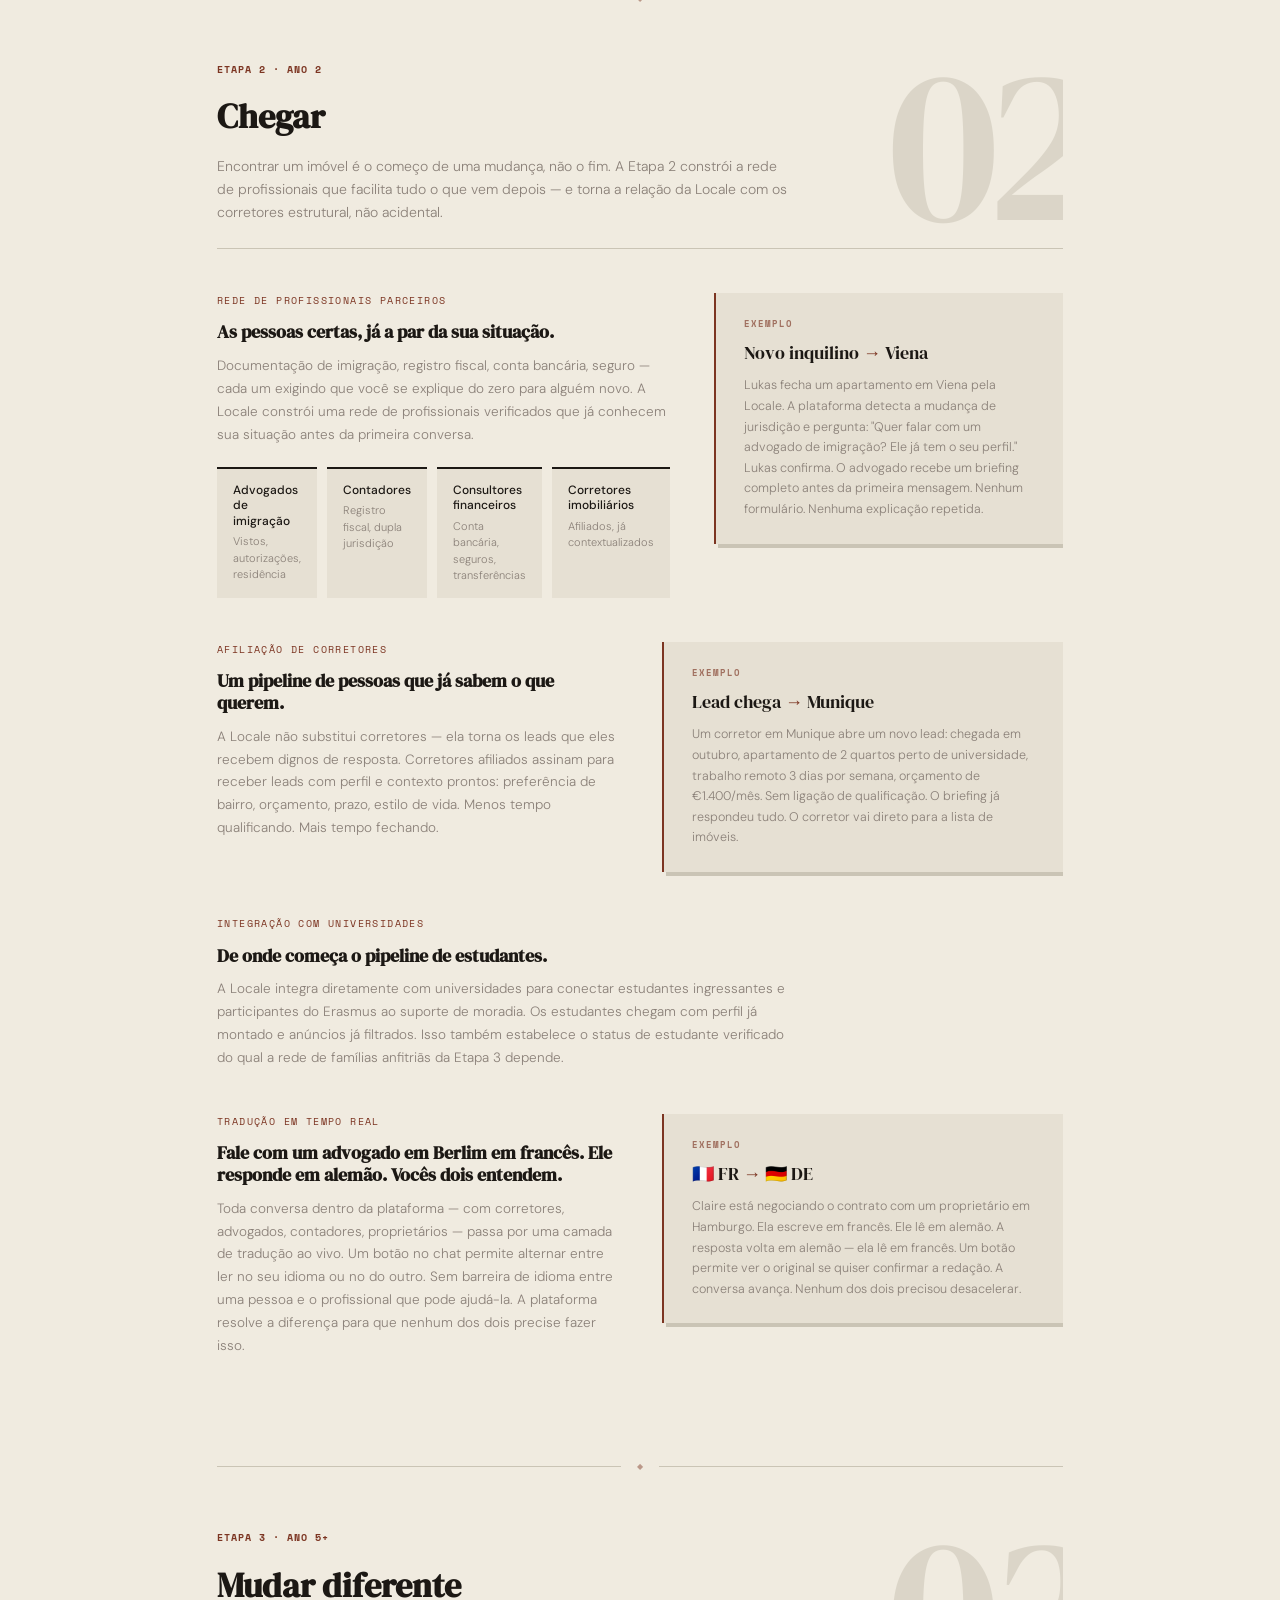
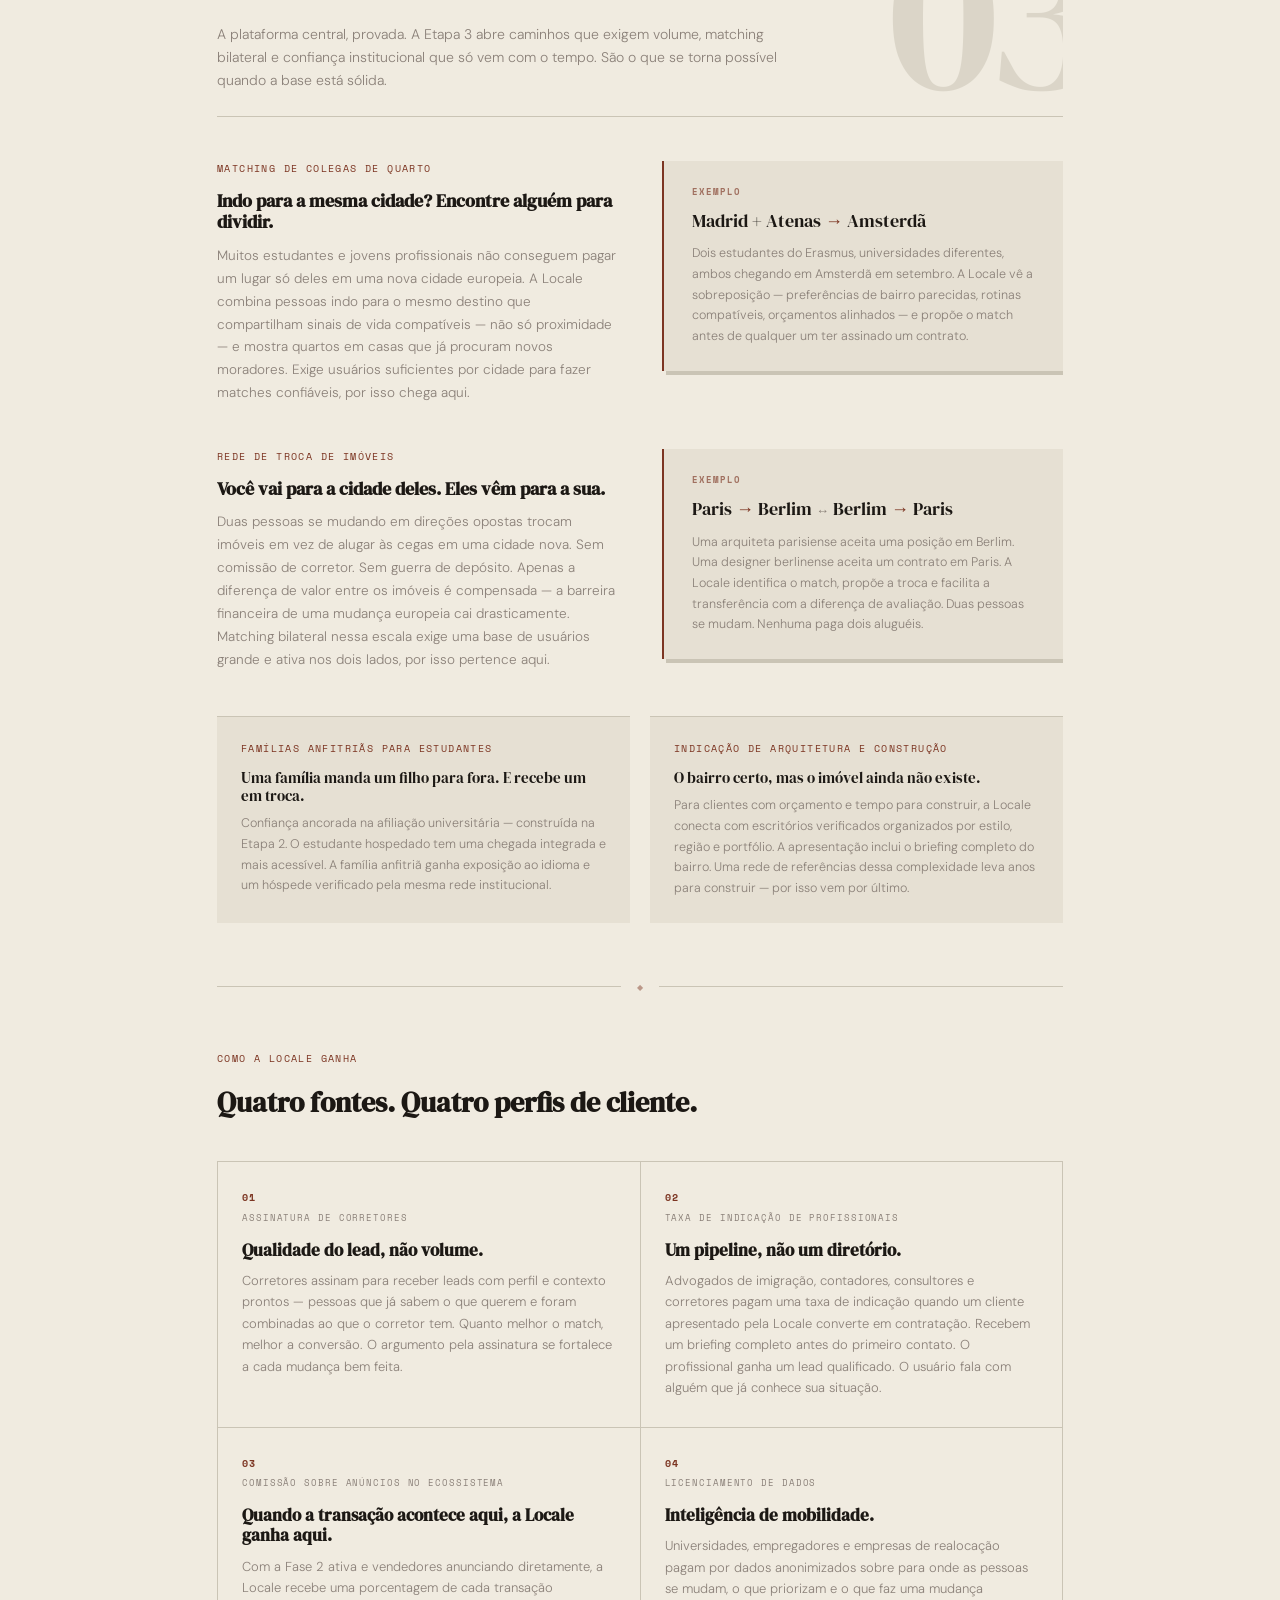
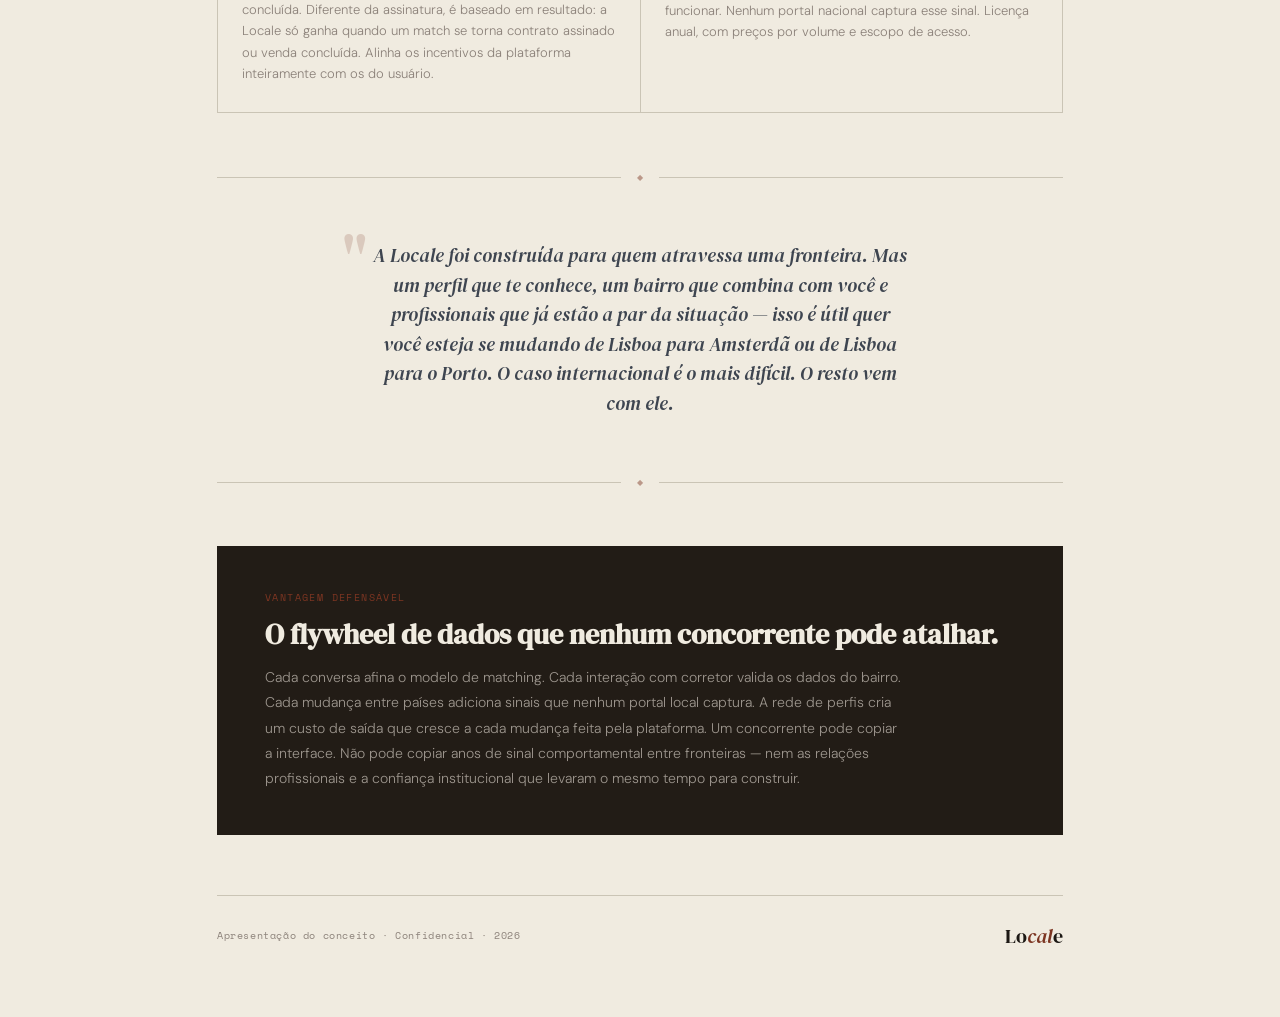
==== commit fa9ecc3d: "Fix typo in paragraph about market portals" ====
--- a/indice.html
+++ b/indice.html
@@ -33,7 +33,7 @@
     <div class="failure-col">
       <span class="failure-num">01</span>
       <h2>Um mercado fragmentado por portais nacionais.</h2>
-      <p>Rightmove. Idealista. Immobilienscout. Cada portal é um silo nacional. Quem sai de Madrid para Berlim precisa encontrar o portal alemão certo, navegá-lo em um idioma que talvez não domine, e aprender do zero as regras de um mercado novo — sem nenhum dos atalhos que um morador local tem de graça. Não existe um único lugar para buscar além fronteiras.</p>
+      <p>Rightmove. Idealista. Immobilienscout. Cada portal é um silo nacional. alguém se mudando de Madrid para Berlim precisa encontrar o portal alemão certo, navegá-lo em um idioma que talvez não domine, e aprender do zero as regras de um mercado novo — sem nenhum dos atalhos que um morador local tem de graça. Não existe um único lugar para buscar além fronteiras.</p>
       <div class="answer-block">
         <span class="section-label">A resposta da Locale</span>
         <p>Uma camada de busca acima de todos os portais. Agnóstica ao mercado, em qualquer fronteira — o usuário nunca precisa saber qual portal cobre qual cidade.</p>
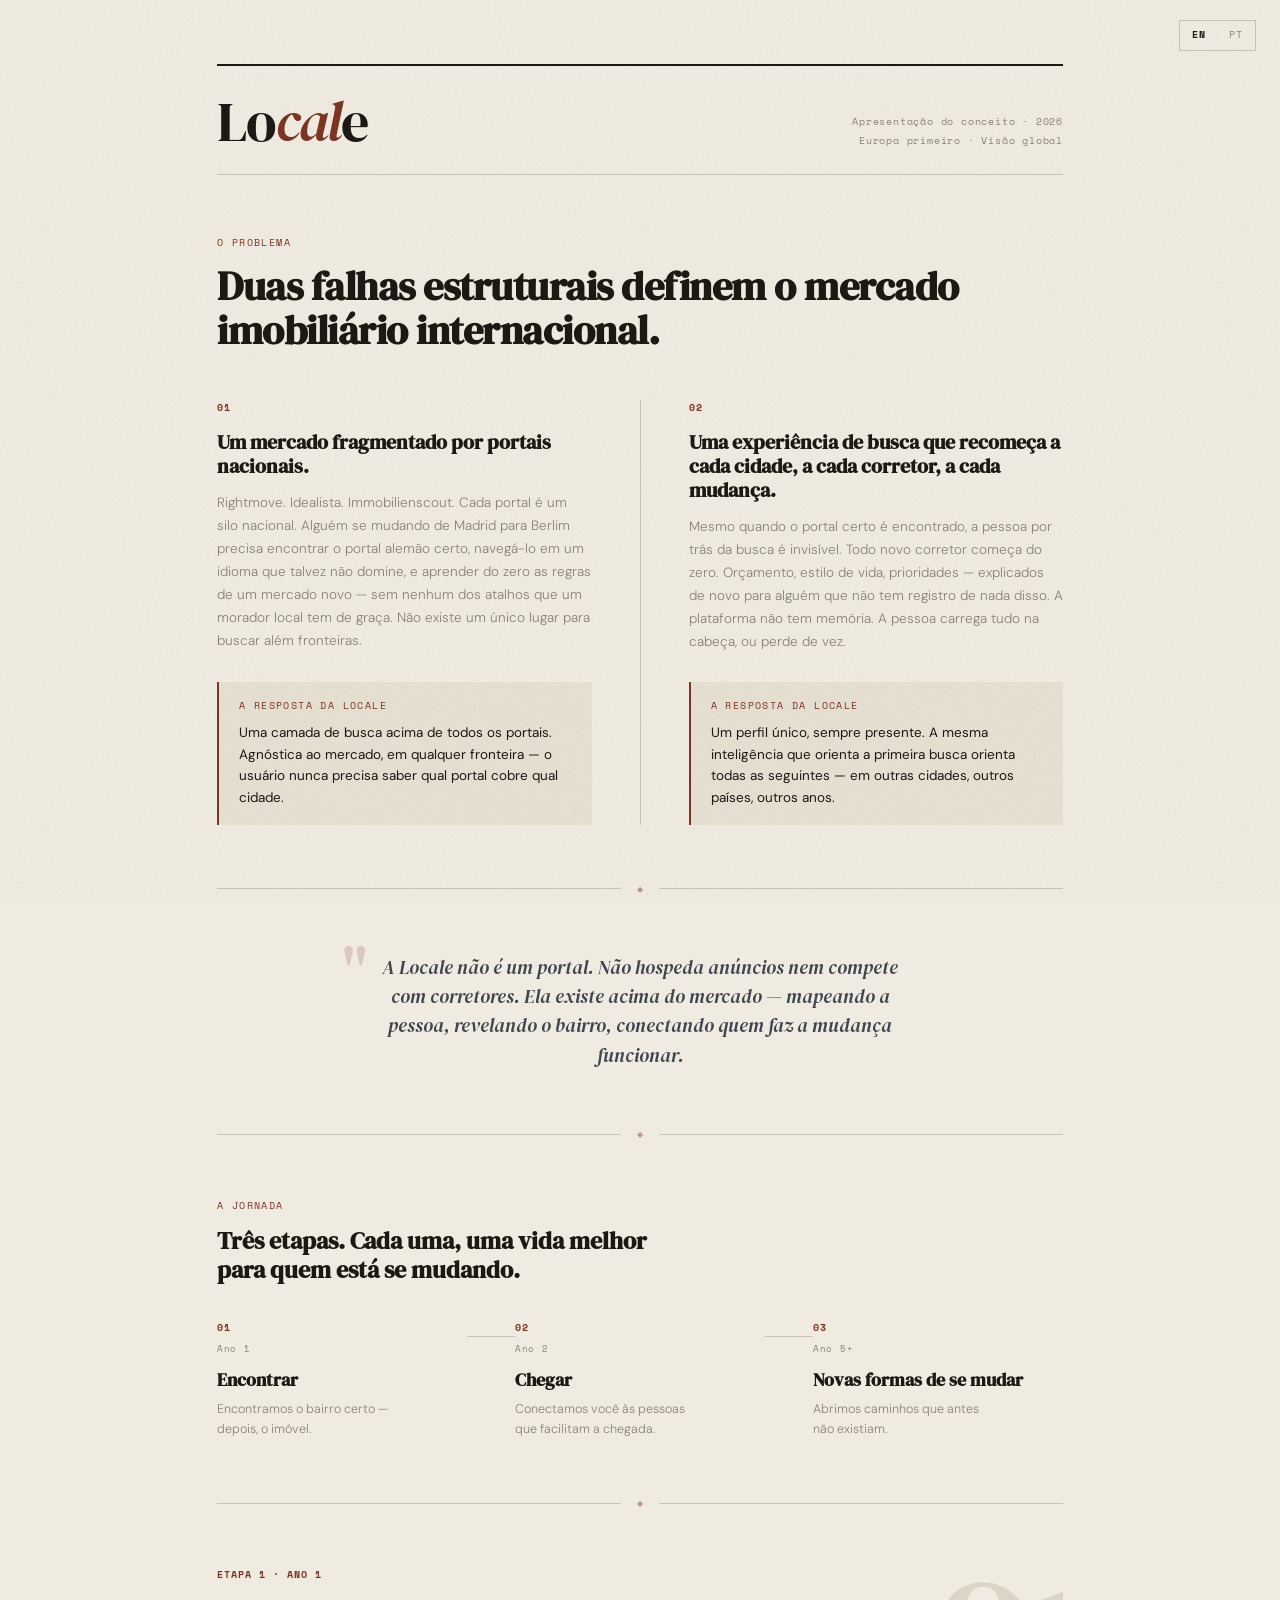
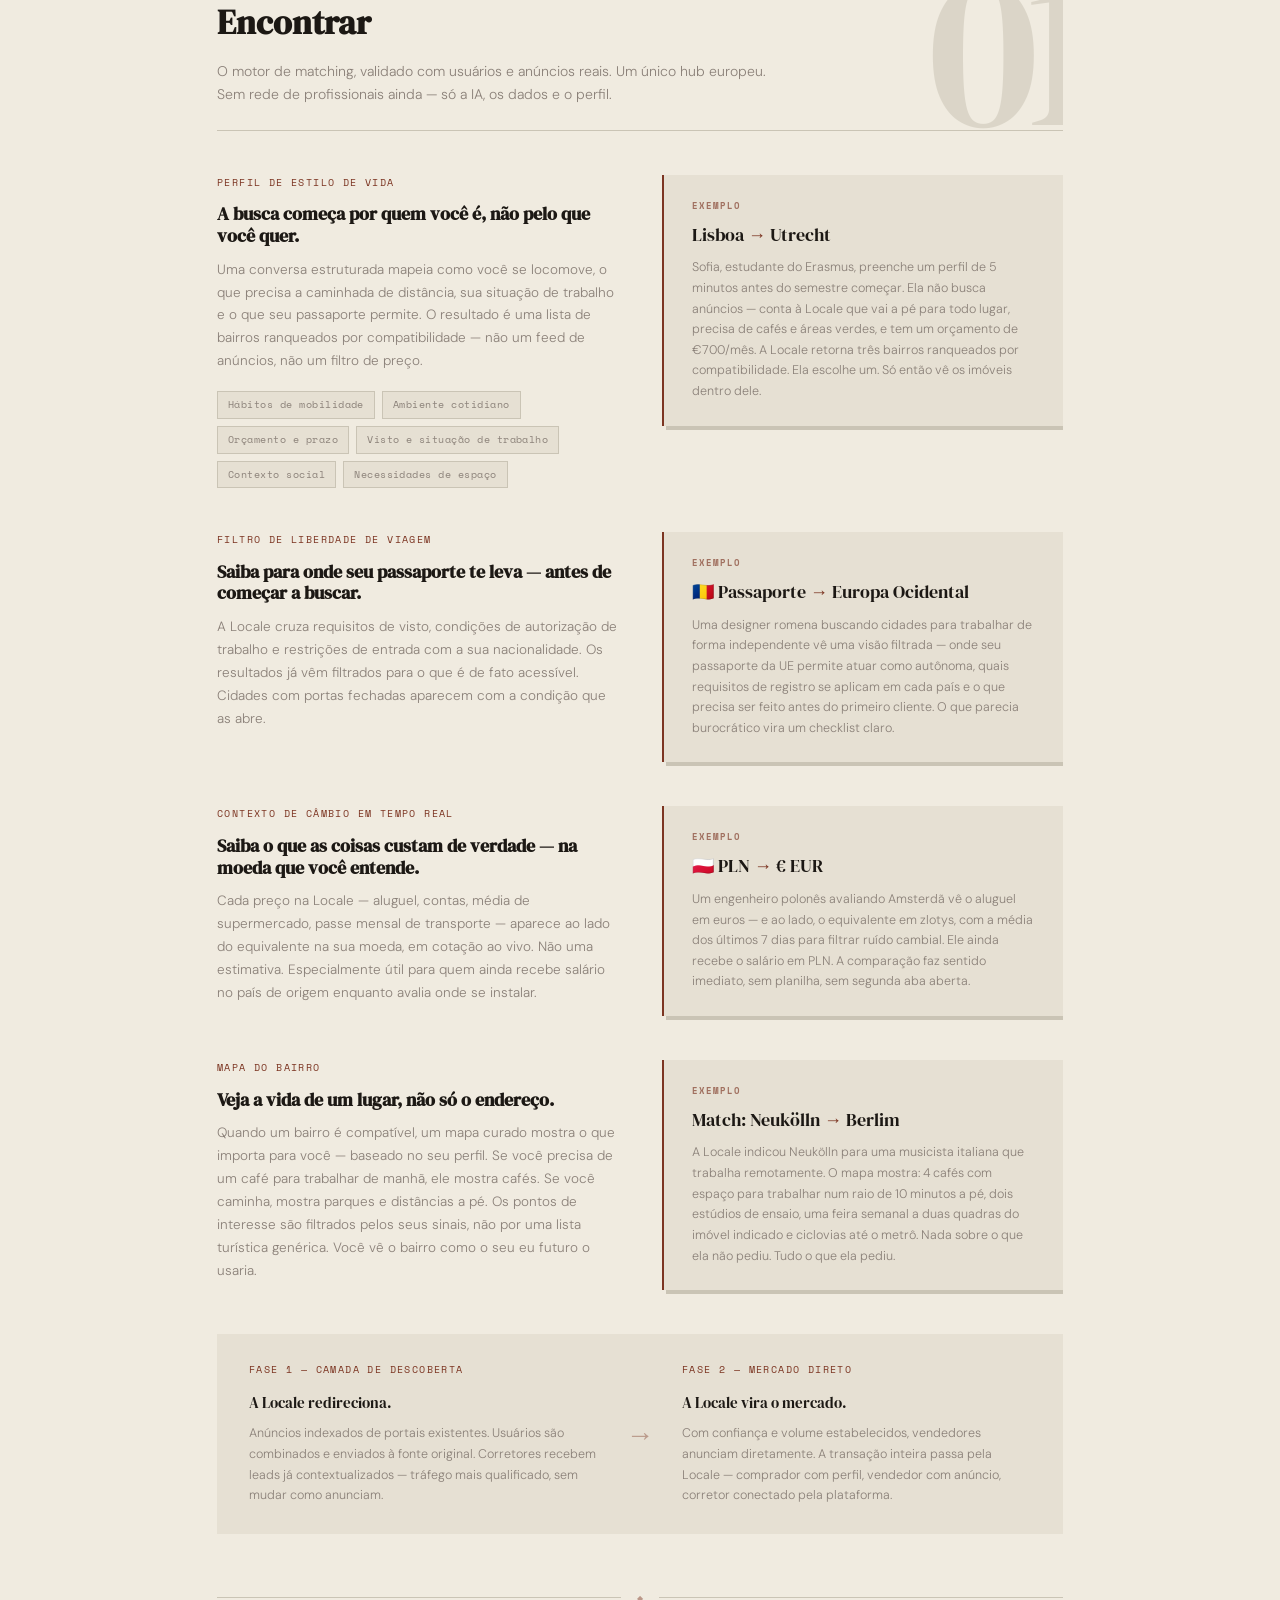
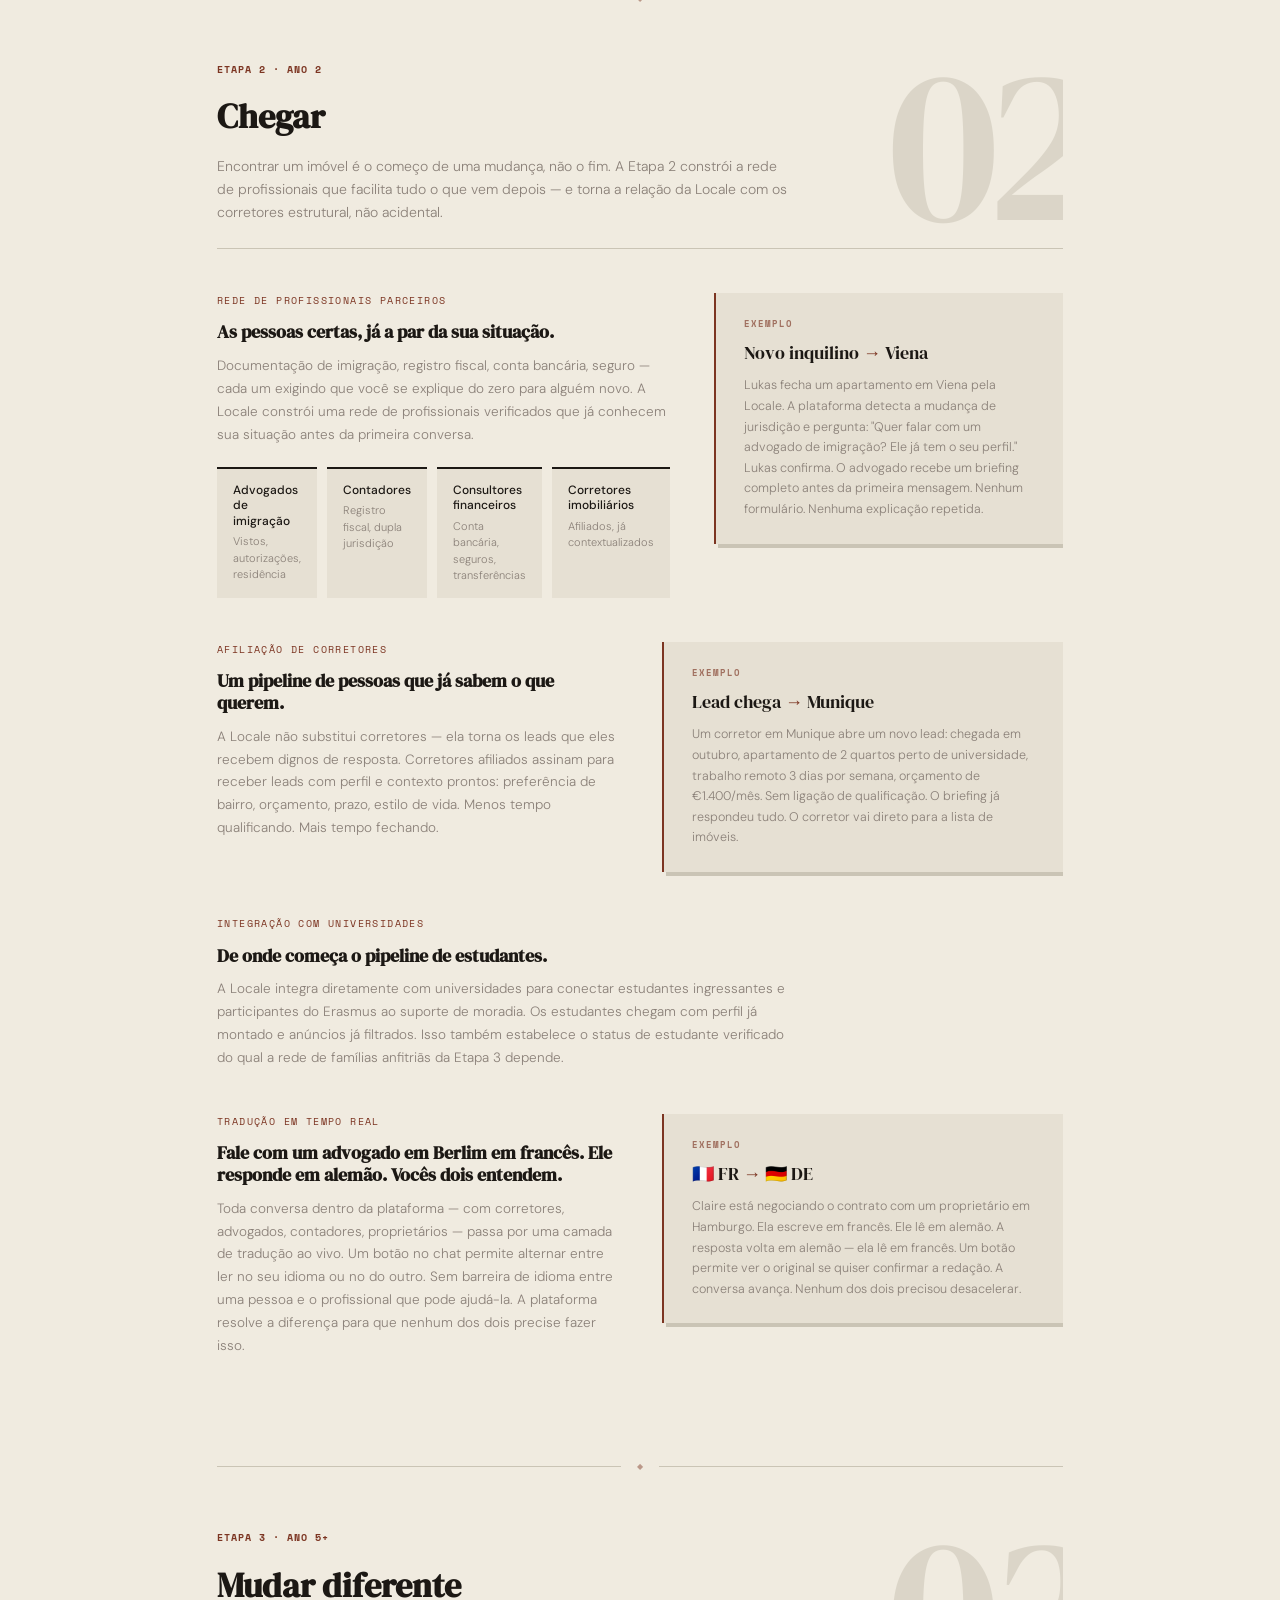
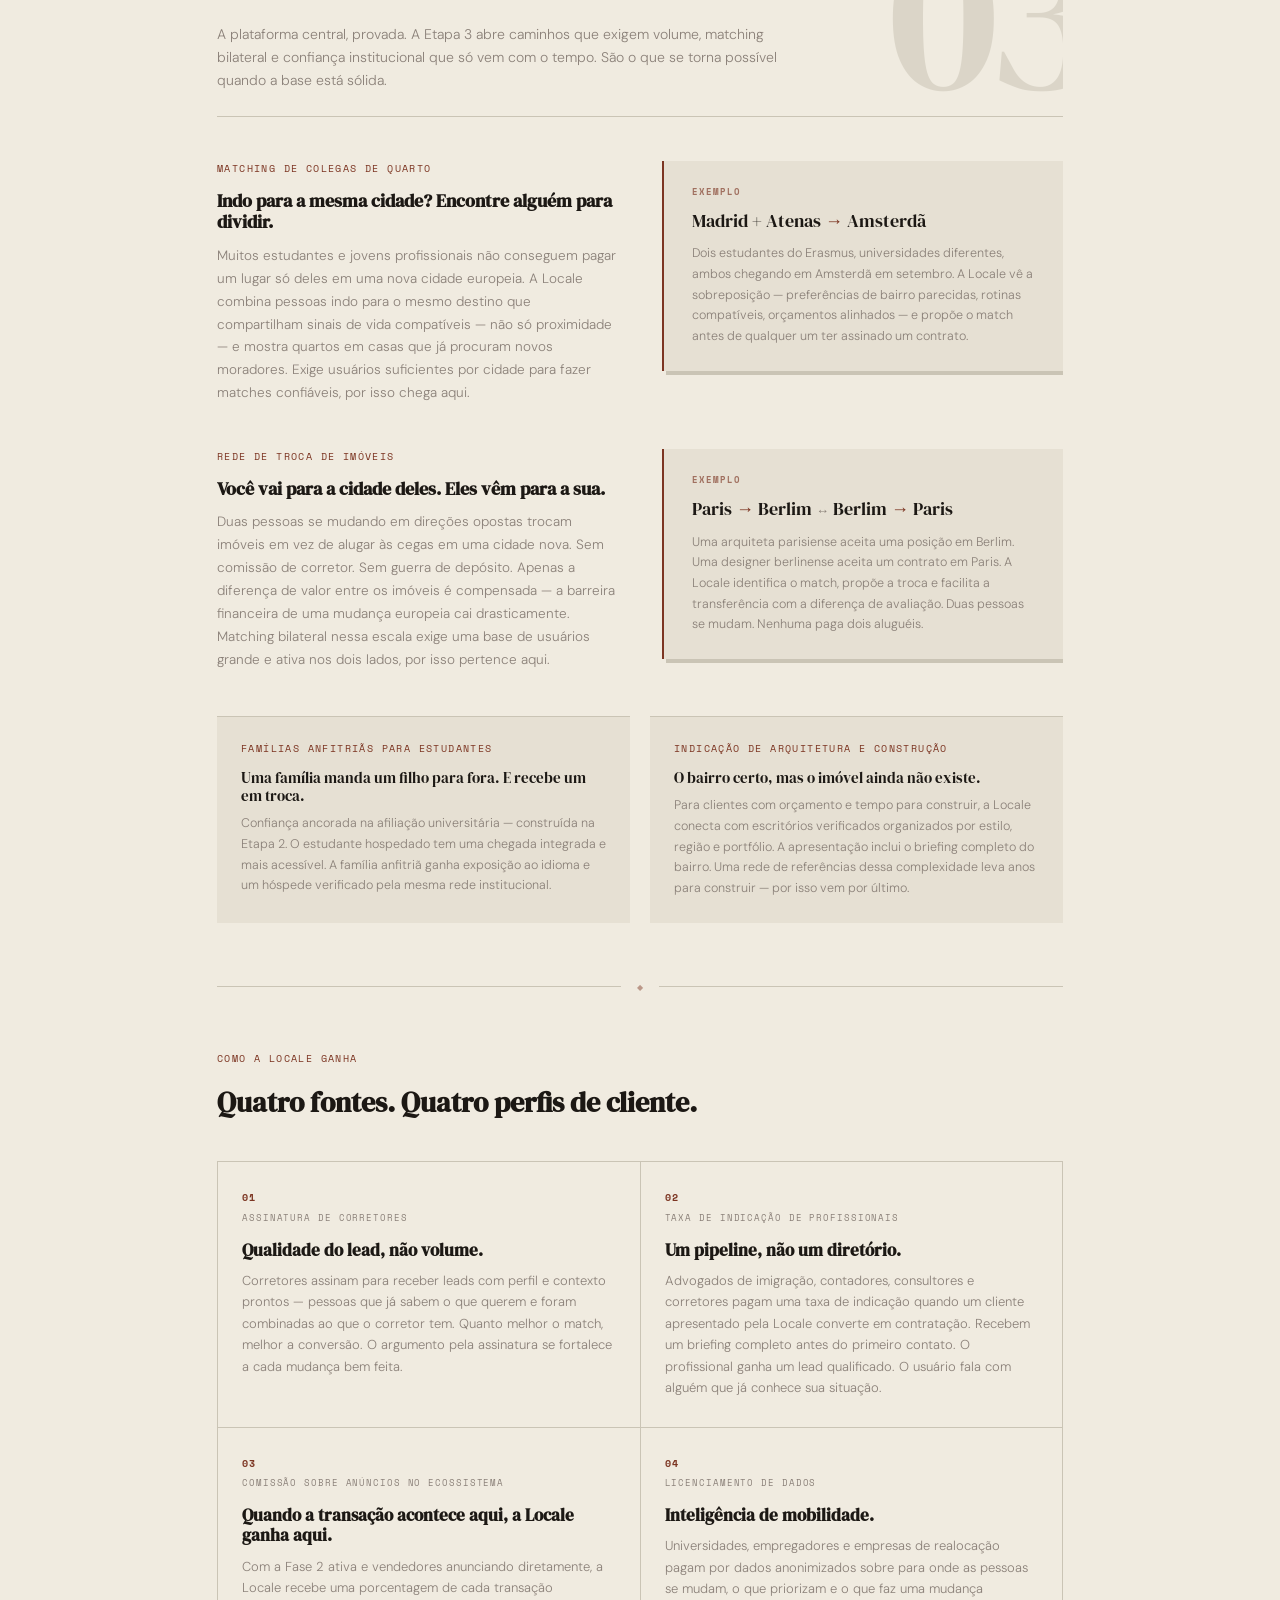
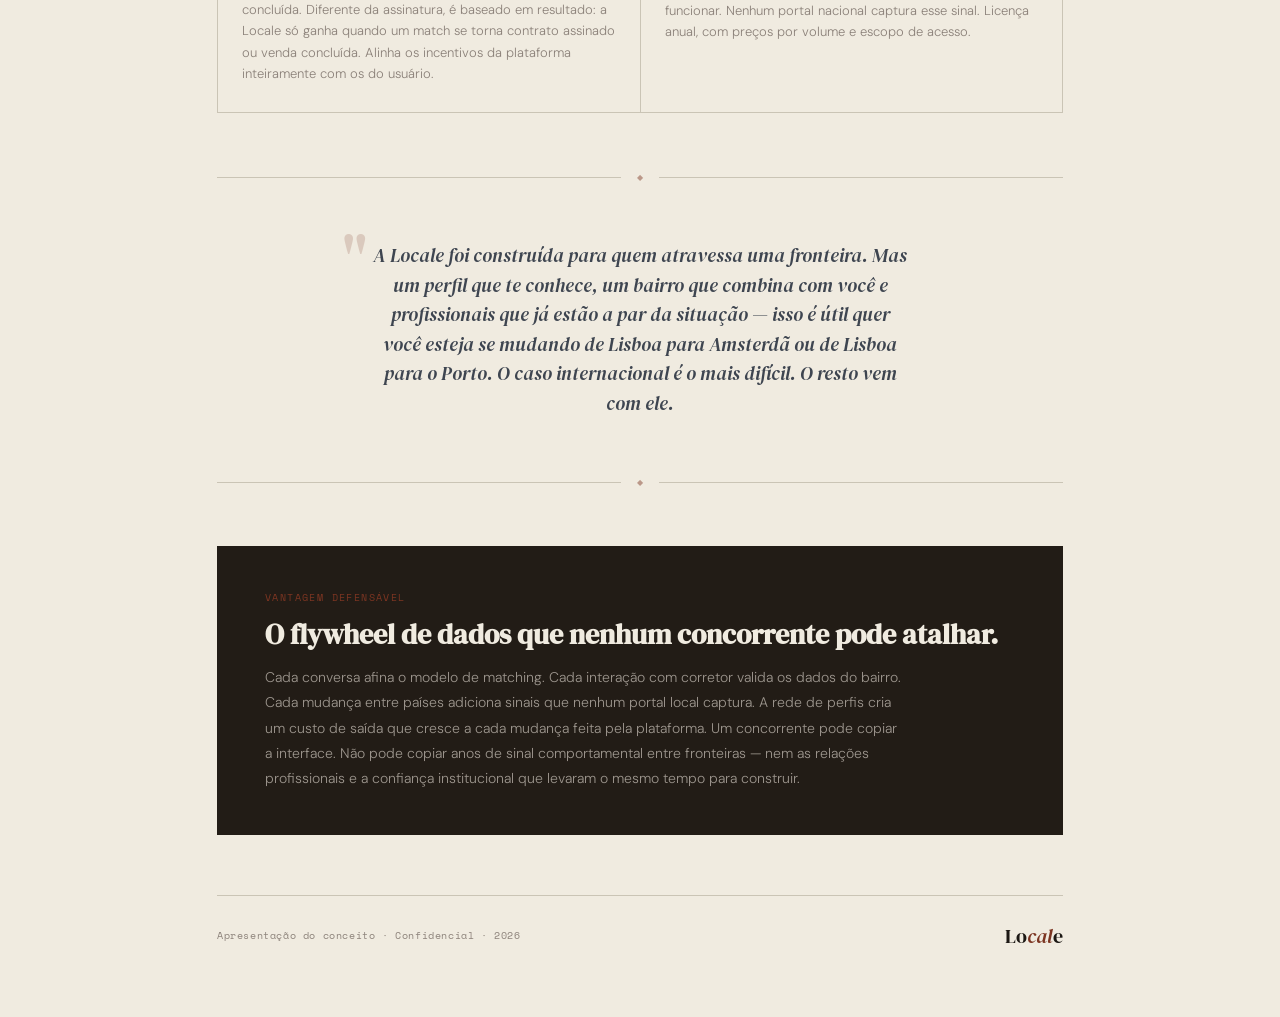
==== commit 85035737: "Correct grammar in HTML content" ====
--- a/indice.html
+++ b/indice.html
@@ -33,7 +33,7 @@
     <div class="failure-col">
       <span class="failure-num">01</span>
       <h2>Um mercado fragmentado por portais nacionais.</h2>
-      <p>Rightmove. Idealista. Immobilienscout. Cada portal é um silo nacional. alguém se mudando de Madrid para Berlim precisa encontrar o portal alemão certo, navegá-lo em um idioma que talvez não domine, e aprender do zero as regras de um mercado novo — sem nenhum dos atalhos que um morador local tem de graça. Não existe um único lugar para buscar além fronteiras.</p>
+      <p>Rightmove. Idealista. Immobilienscout. Cada portal é um silo nacional. Alguém se mudando de Madrid para Berlim precisa encontrar o portal alemão certo, navegá-lo em um idioma que talvez não domine, e aprender do zero as regras de um mercado novo — sem nenhum dos atalhos que um morador local tem de graça. Não existe um único lugar para buscar além fronteiras.</p>
       <div class="answer-block">
         <span class="section-label">A resposta da Locale</span>
         <p>Uma camada de busca acima de todos os portais. Agnóstica ao mercado, em qualquer fronteira — o usuário nunca precisa saber qual portal cobre qual cidade.</p>
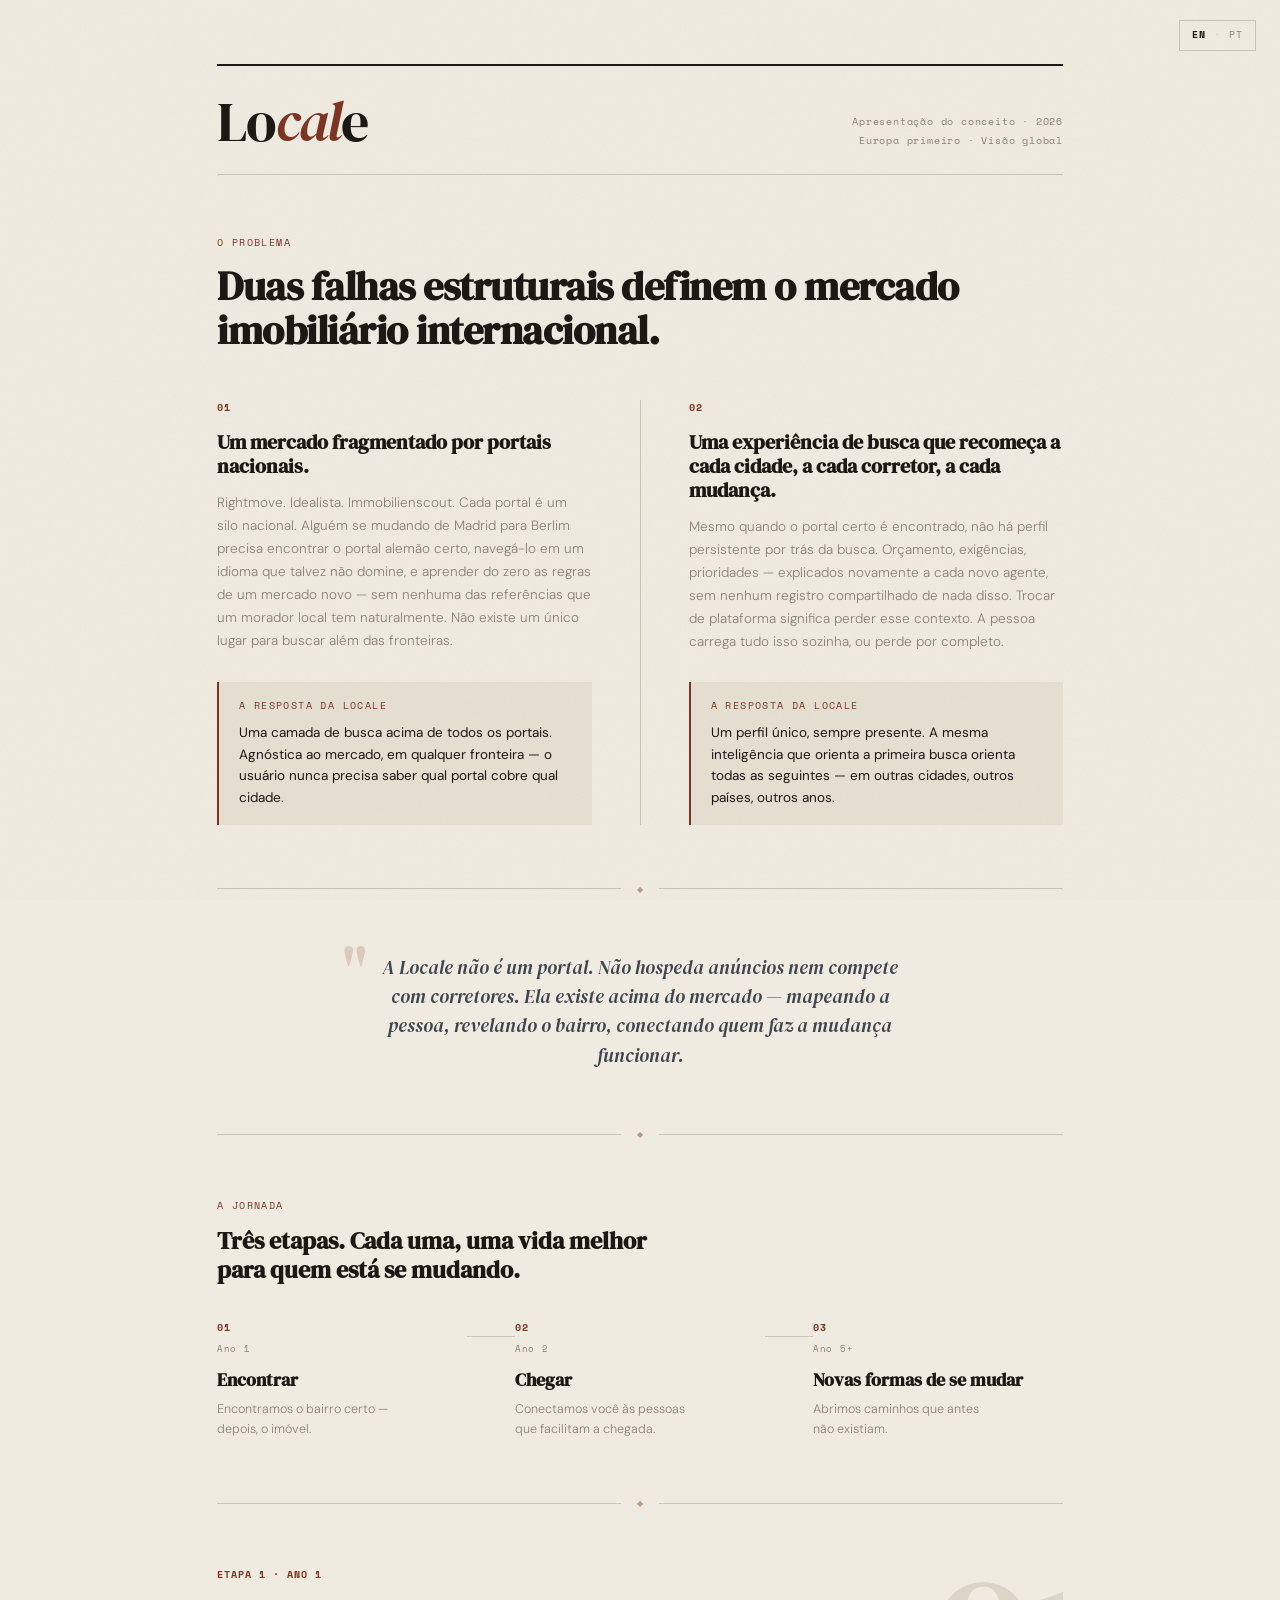
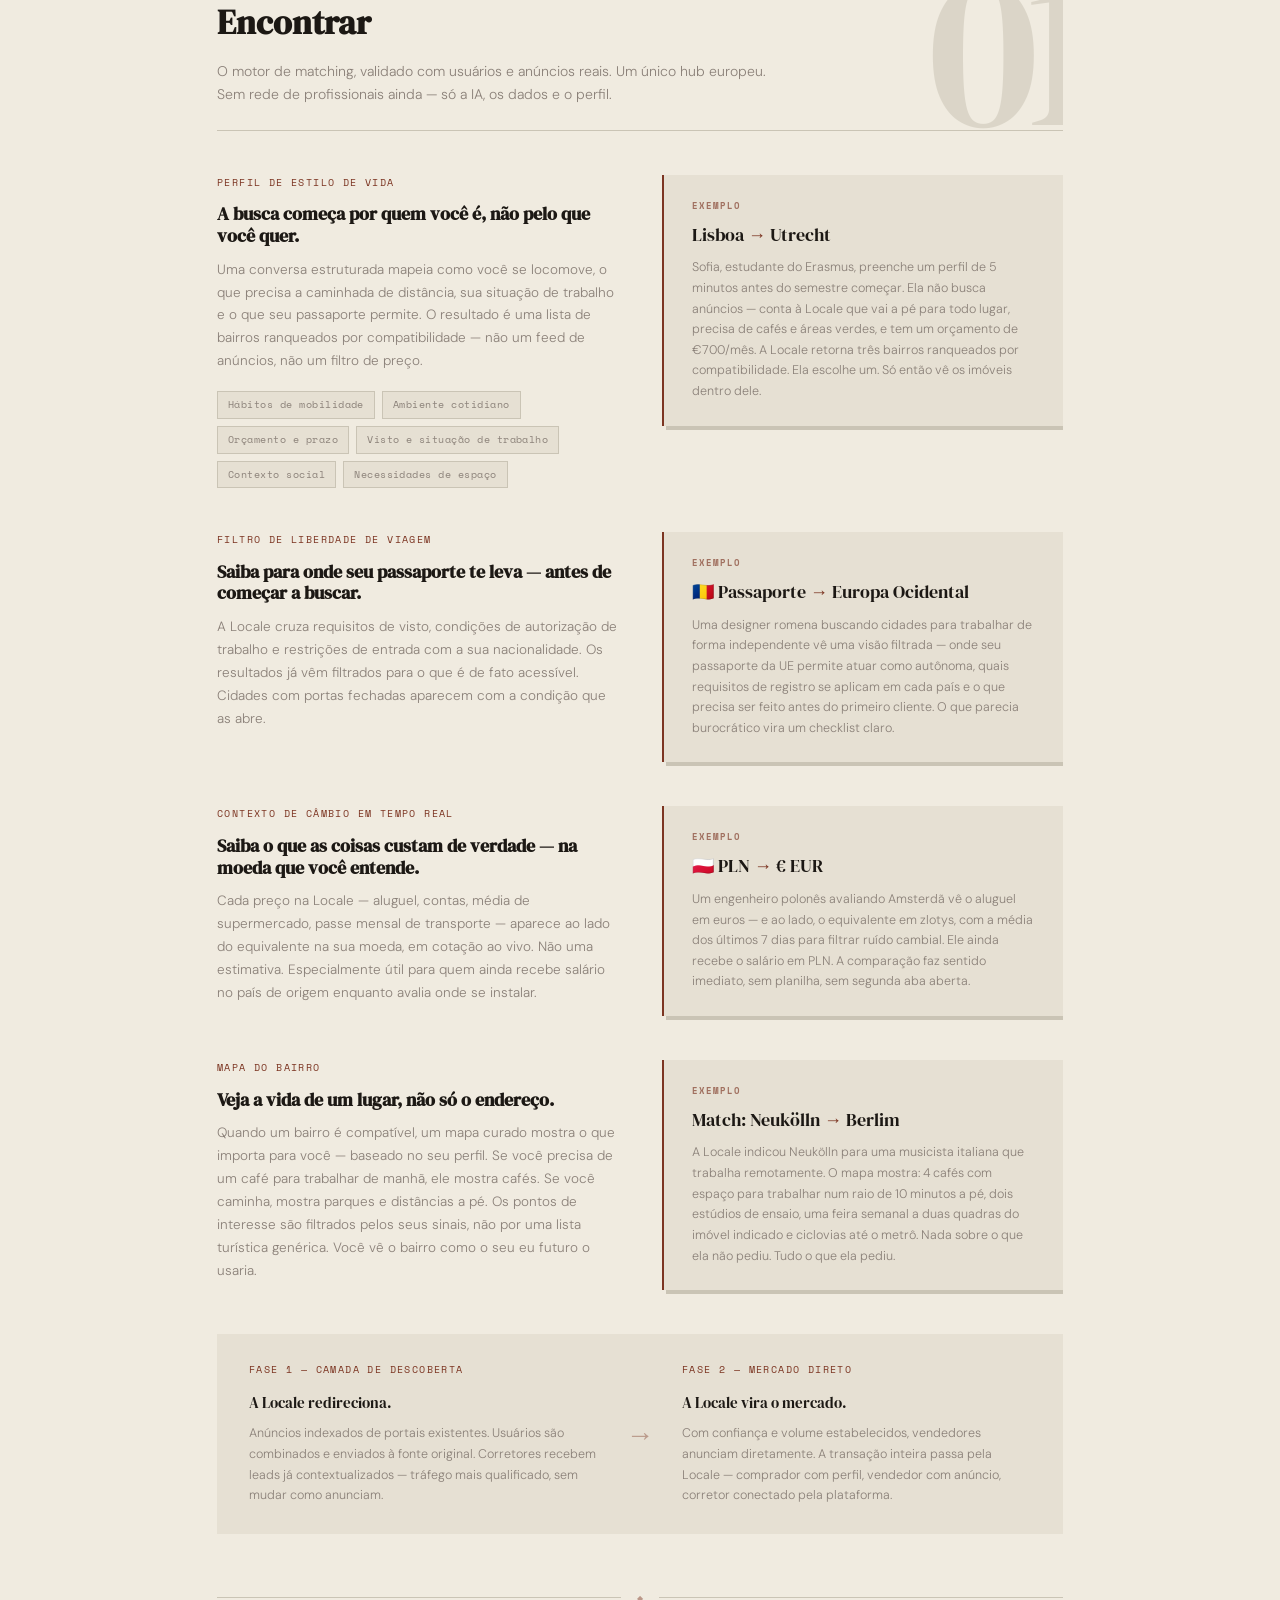
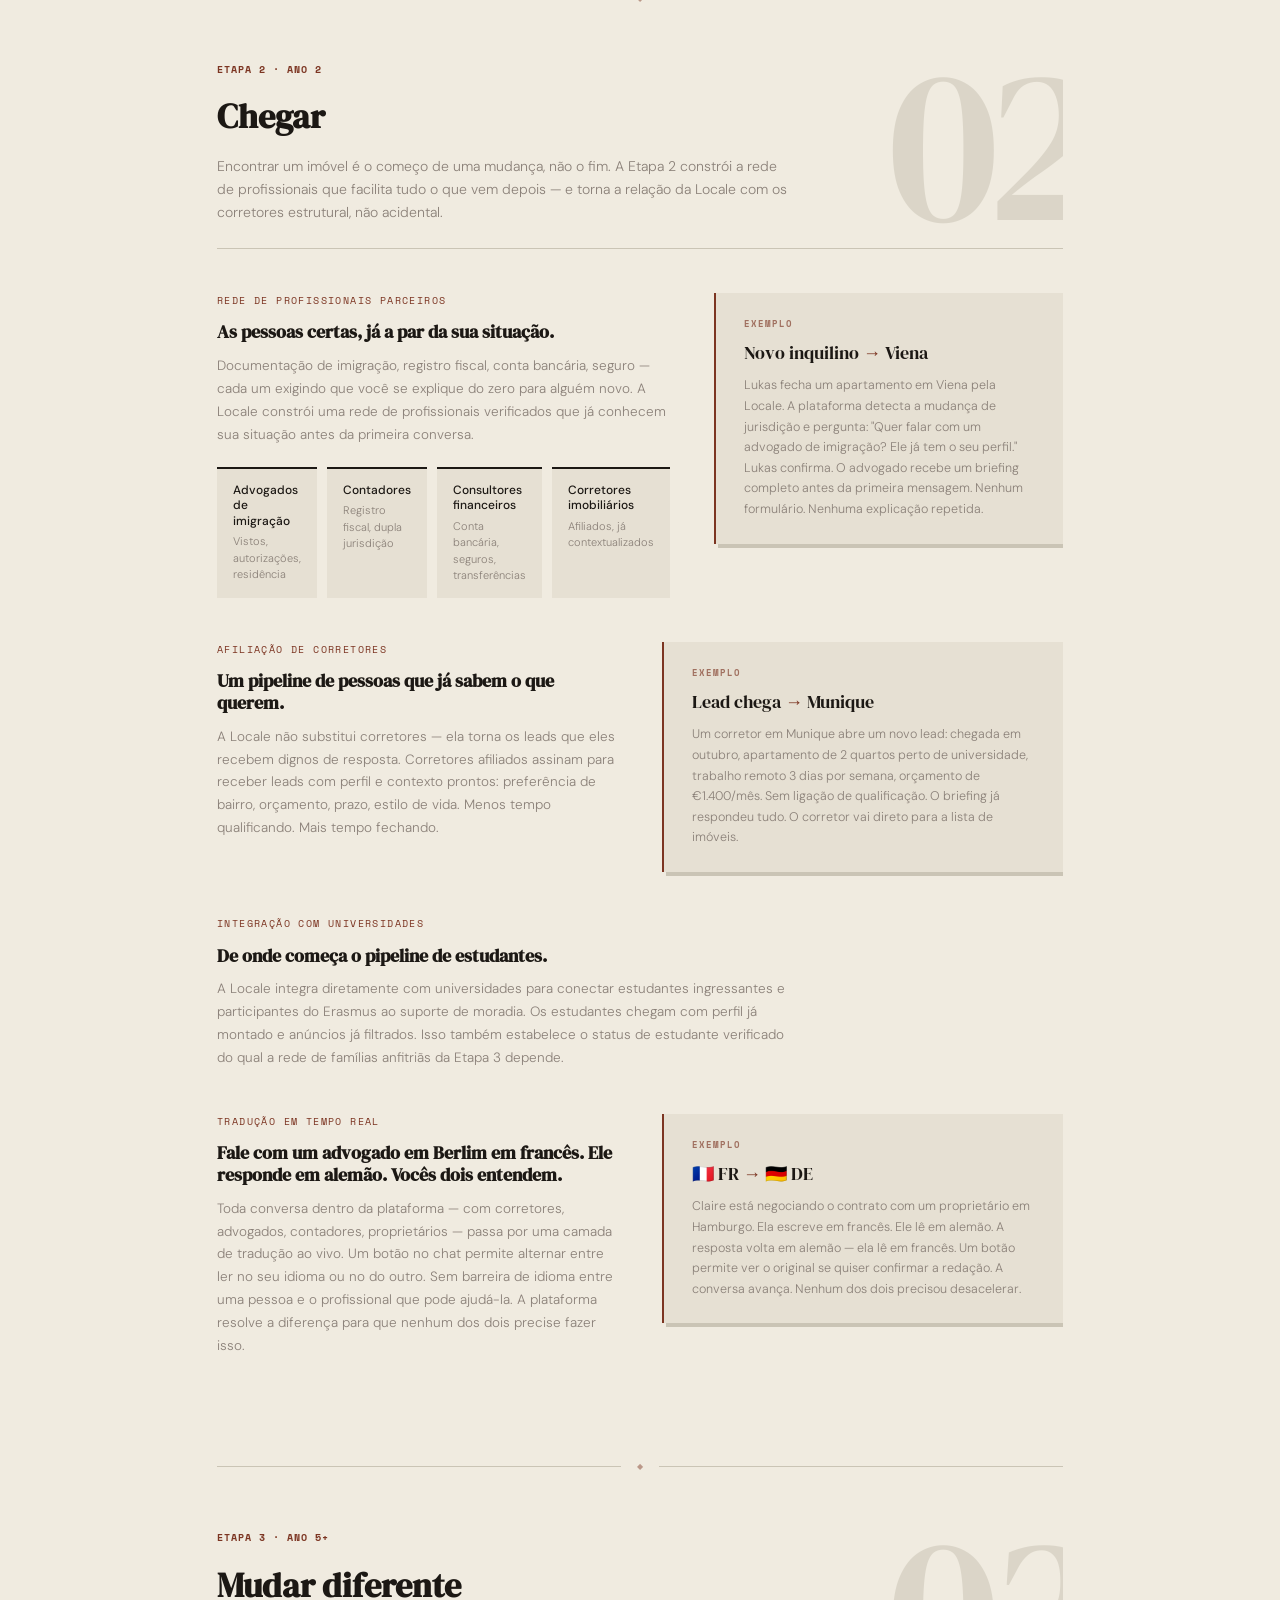
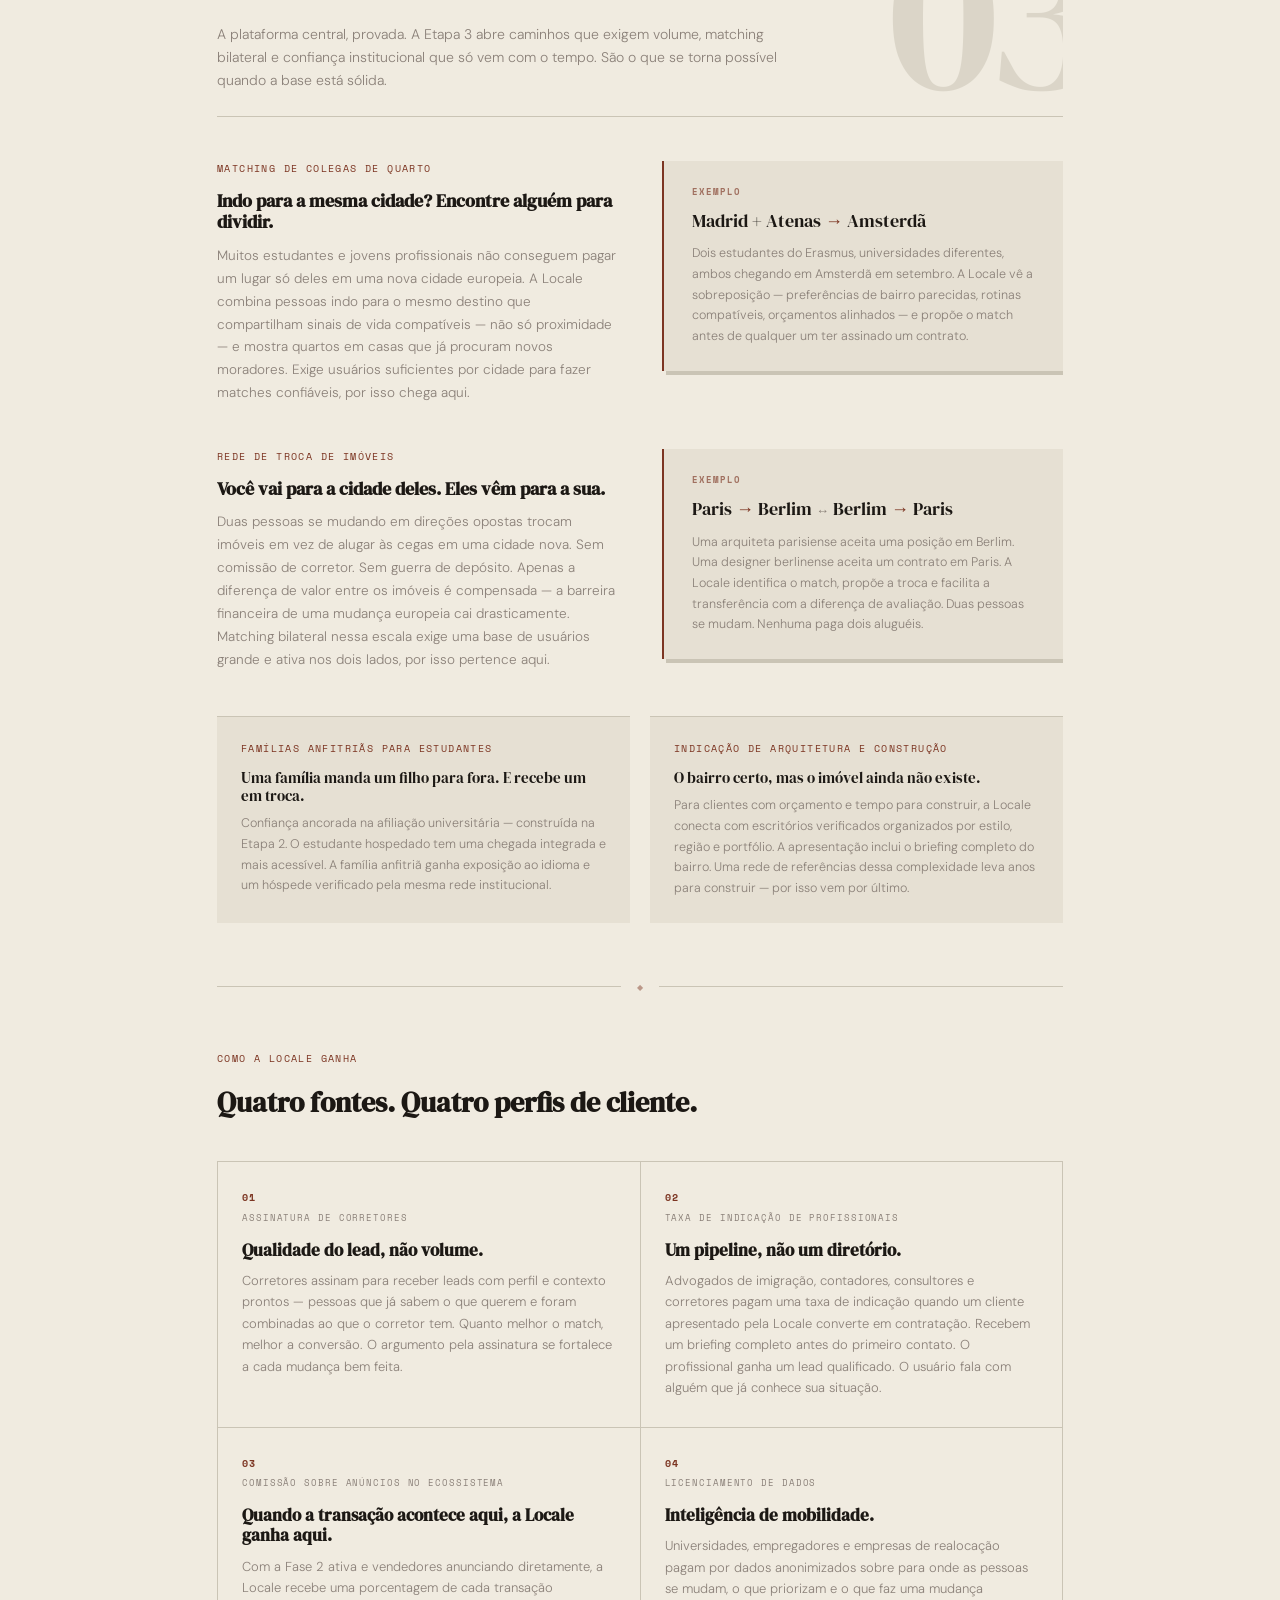
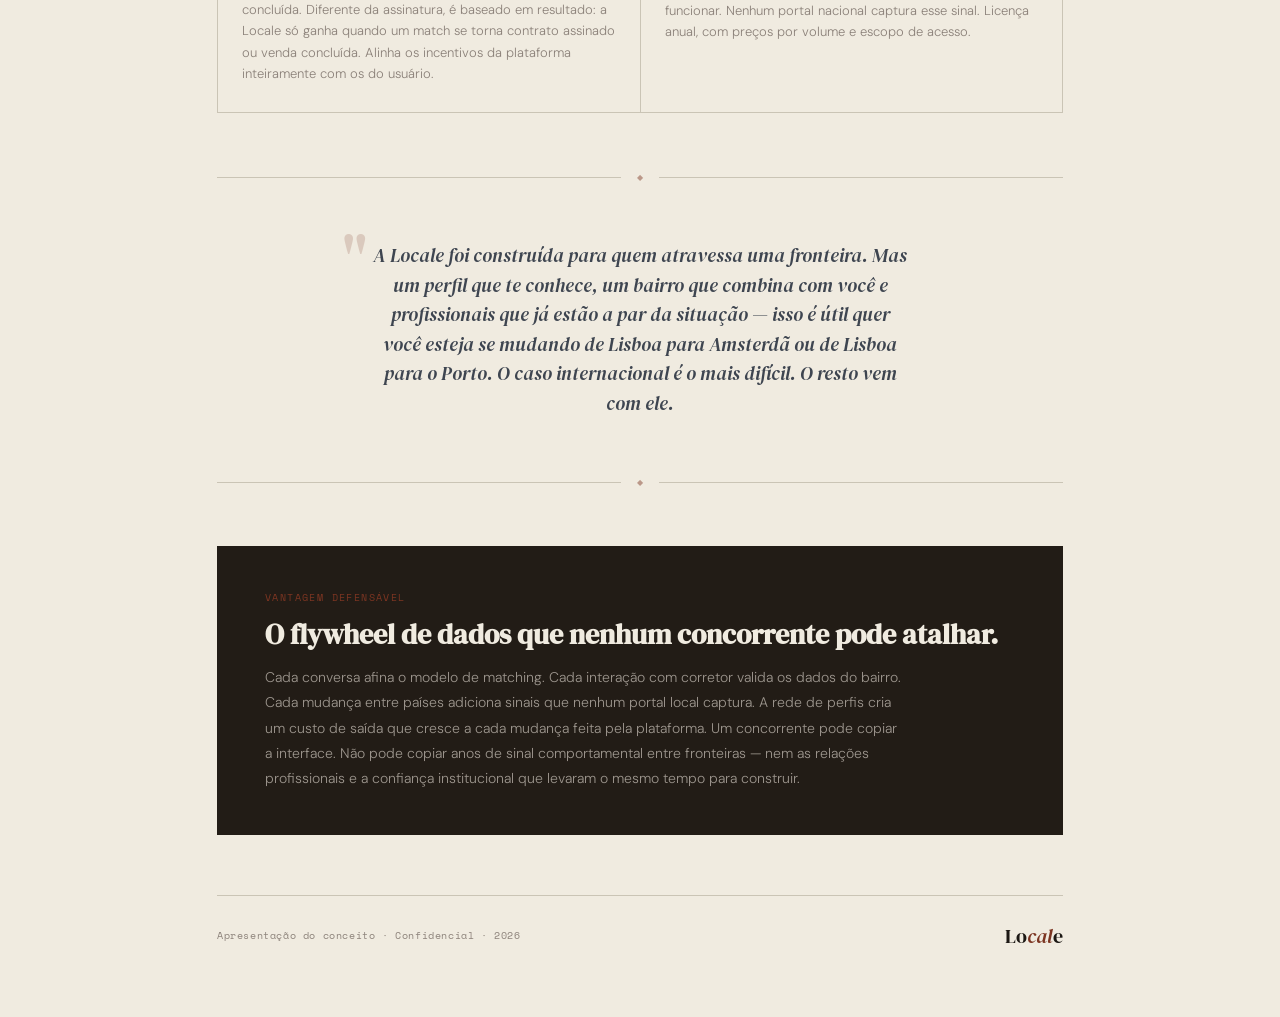
==== commit 0cffc7e2: "Update index.html and indice.html" ====
--- a/indice.html
+++ b/indice.html
@@ -33,7 +33,7 @@
     <div class="failure-col">
       <span class="failure-num">01</span>
       <h2>Um mercado fragmentado por portais nacionais.</h2>
-      <p>Rightmove. Idealista. Immobilienscout. Cada portal é um silo nacional. Alguém se mudando de Madrid para Berlim precisa encontrar o portal alemão certo, navegá-lo em um idioma que talvez não domine, e aprender do zero as regras de um mercado novo — sem nenhum dos atalhos que um morador local tem de graça. Não existe um único lugar para buscar além fronteiras.</p>
+      <p>Rightmove. Idealista. Immobilienscout. Cada portal é um silo nacional. Alguém se mudando de Madrid para Berlim precisa encontrar o portal alemão certo, navegá-lo em um idioma que talvez não domine, e aprender do zero as regras de um mercado novo — sem nenhuma das referências que um morador local tem naturalmente. Não existe um único lugar para buscar além das fronteiras.</p>
       <div class="answer-block">
         <span class="section-label">A resposta da Locale</span>
         <p>Uma camada de busca acima de todos os portais. Agnóstica ao mercado, em qualquer fronteira — o usuário nunca precisa saber qual portal cobre qual cidade.</p>
@@ -45,7 +45,7 @@
     <div class="failure-col">
       <span class="failure-num">02</span>
       <h2>Uma experiência de busca que recomeça a cada cidade, a cada corretor, a cada mudança.</h2>
-      <p>Mesmo quando o portal certo é encontrado, a pessoa por trás da busca é invisível. Todo novo corretor começa do zero. Orçamento, estilo de vida, prioridades — explicados de novo para alguém que não tem registro de nada disso. A plataforma não tem memória. A pessoa carrega tudo na cabeça, ou perde de vez.</p>
+      <p>Mesmo quando o portal certo é encontrado, não há perfil persistente por trás da busca. Orçamento, exigências, prioridades — explicados novamente a cada novo agente, sem nenhum registro compartilhado de nada disso. Trocar de plataforma significa perder esse contexto. A pessoa carrega tudo isso sozinha, ou perde por completo.</p>
       <div class="answer-block">
         <span class="section-label">A resposta da Locale</span>
         <p>Um perfil único, sempre presente. A mesma inteligência que orienta a primeira busca orienta todas as seguintes — em outras cidades, outros países, outros anos.</p>
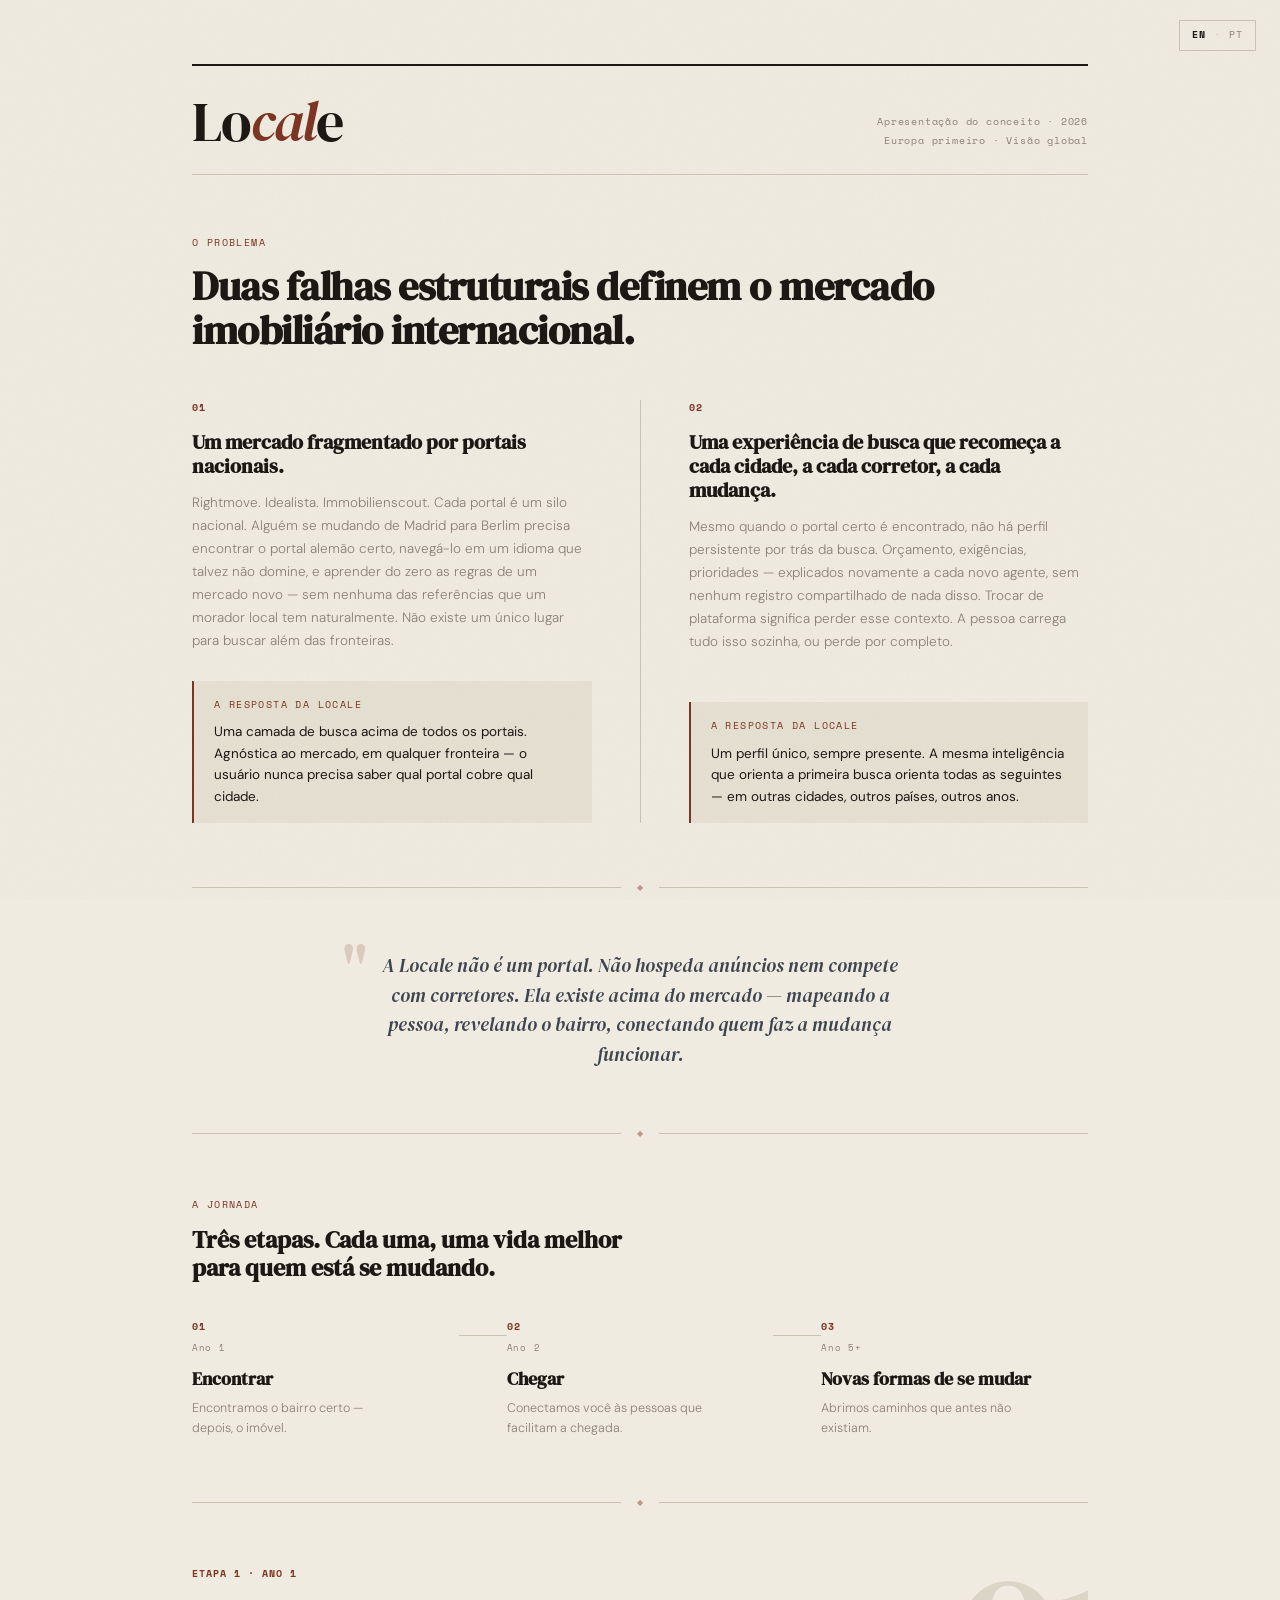
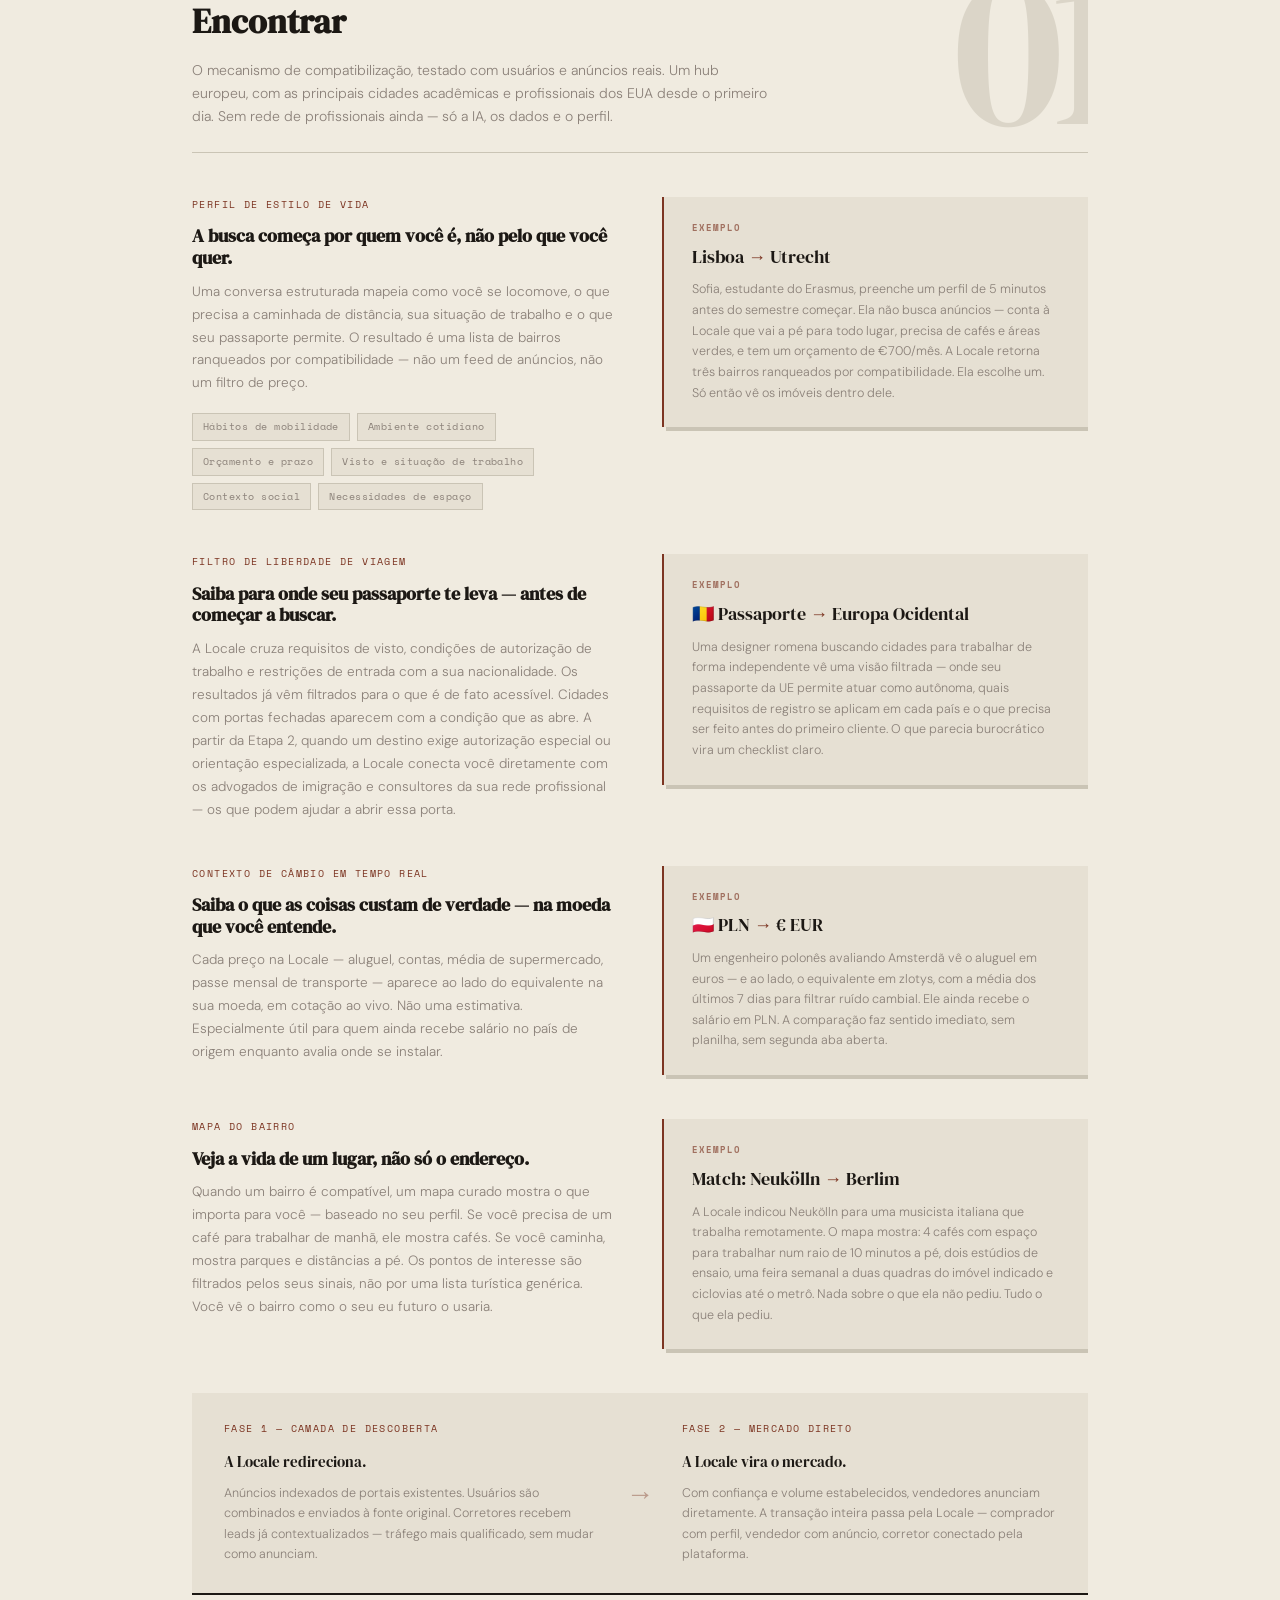
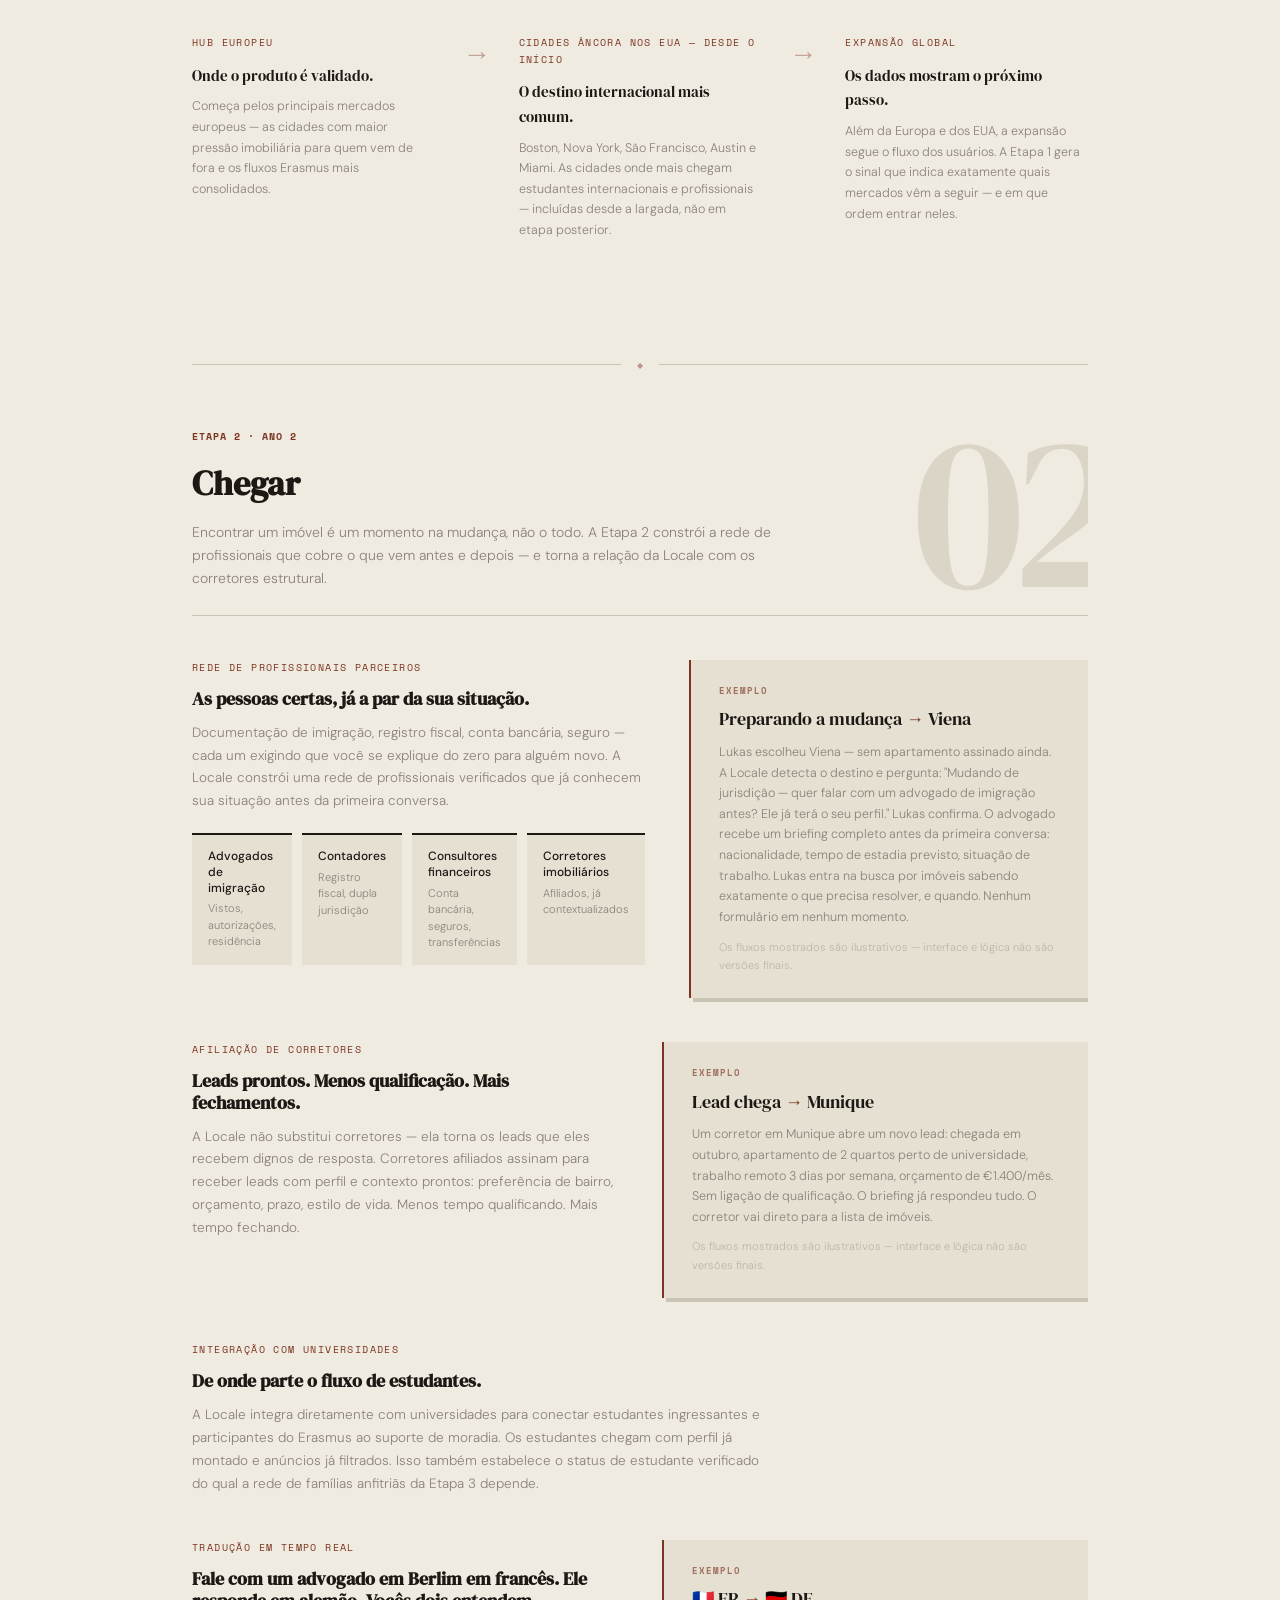
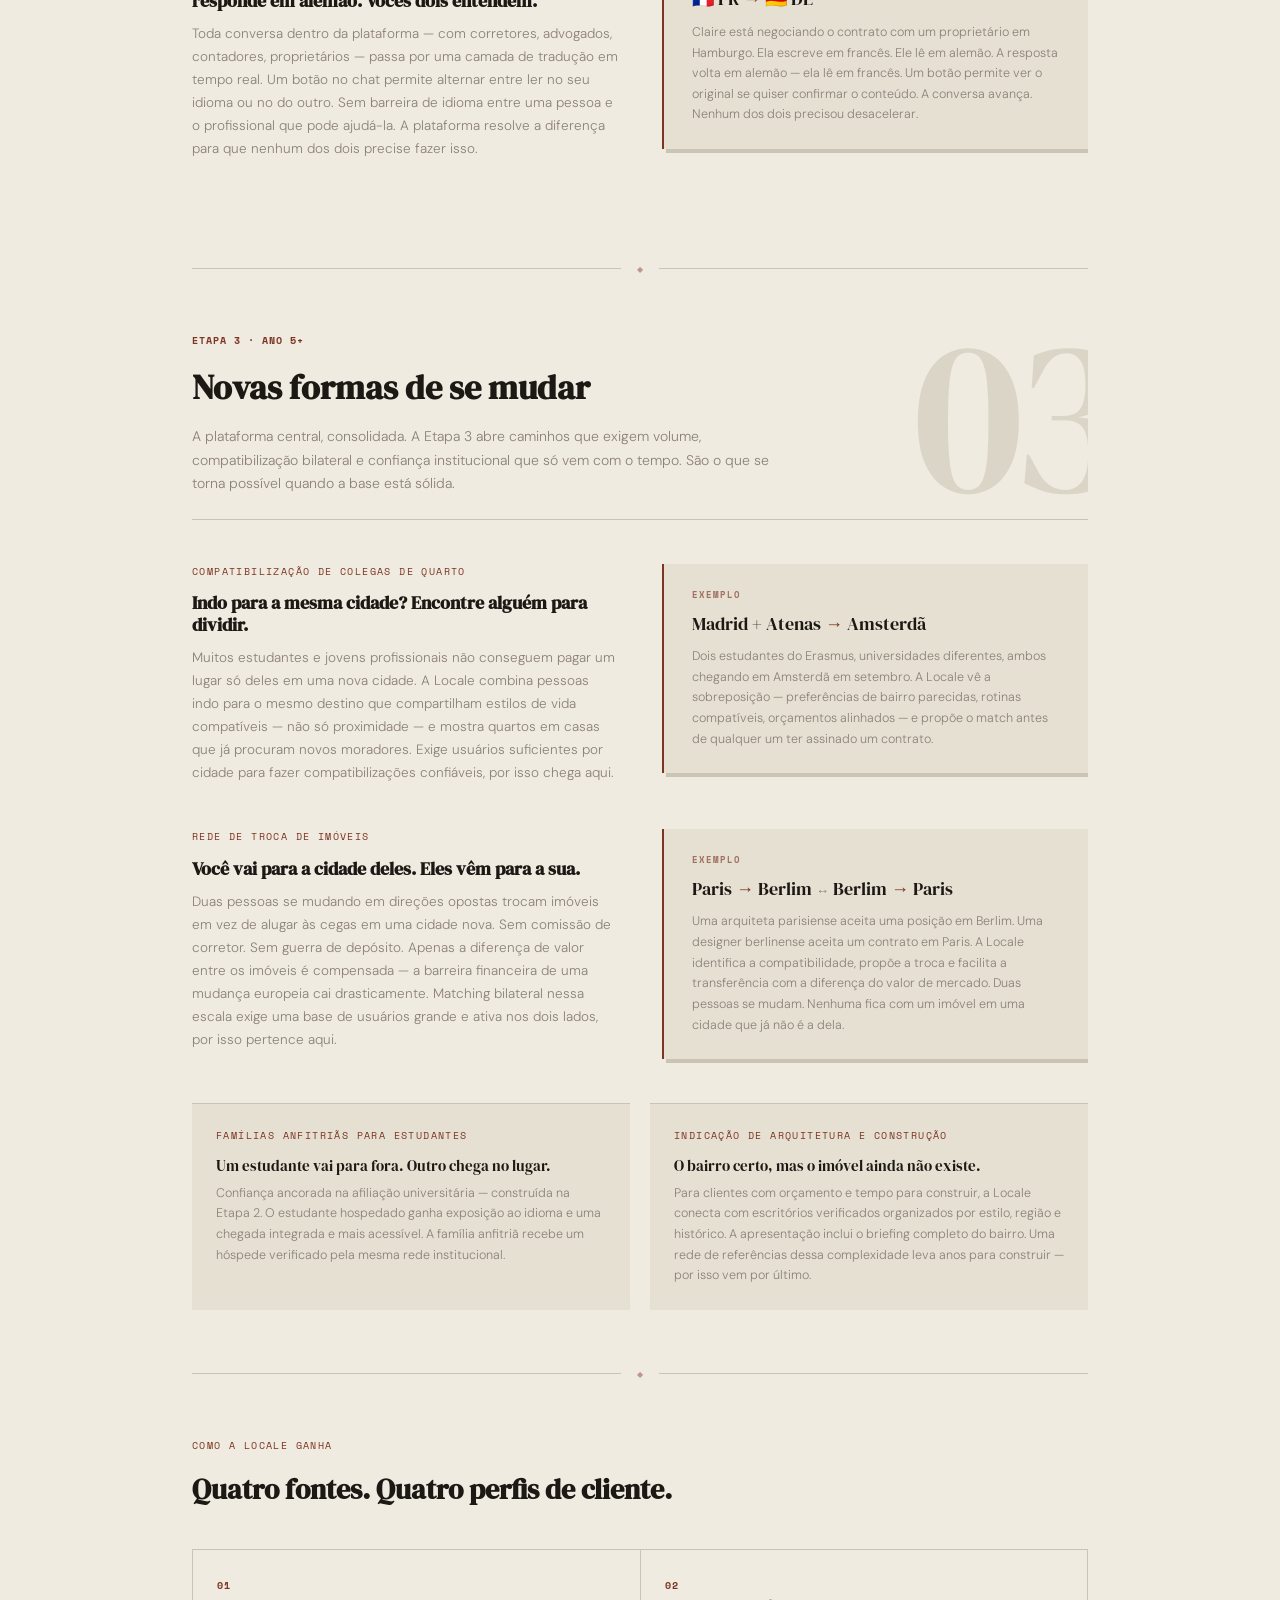
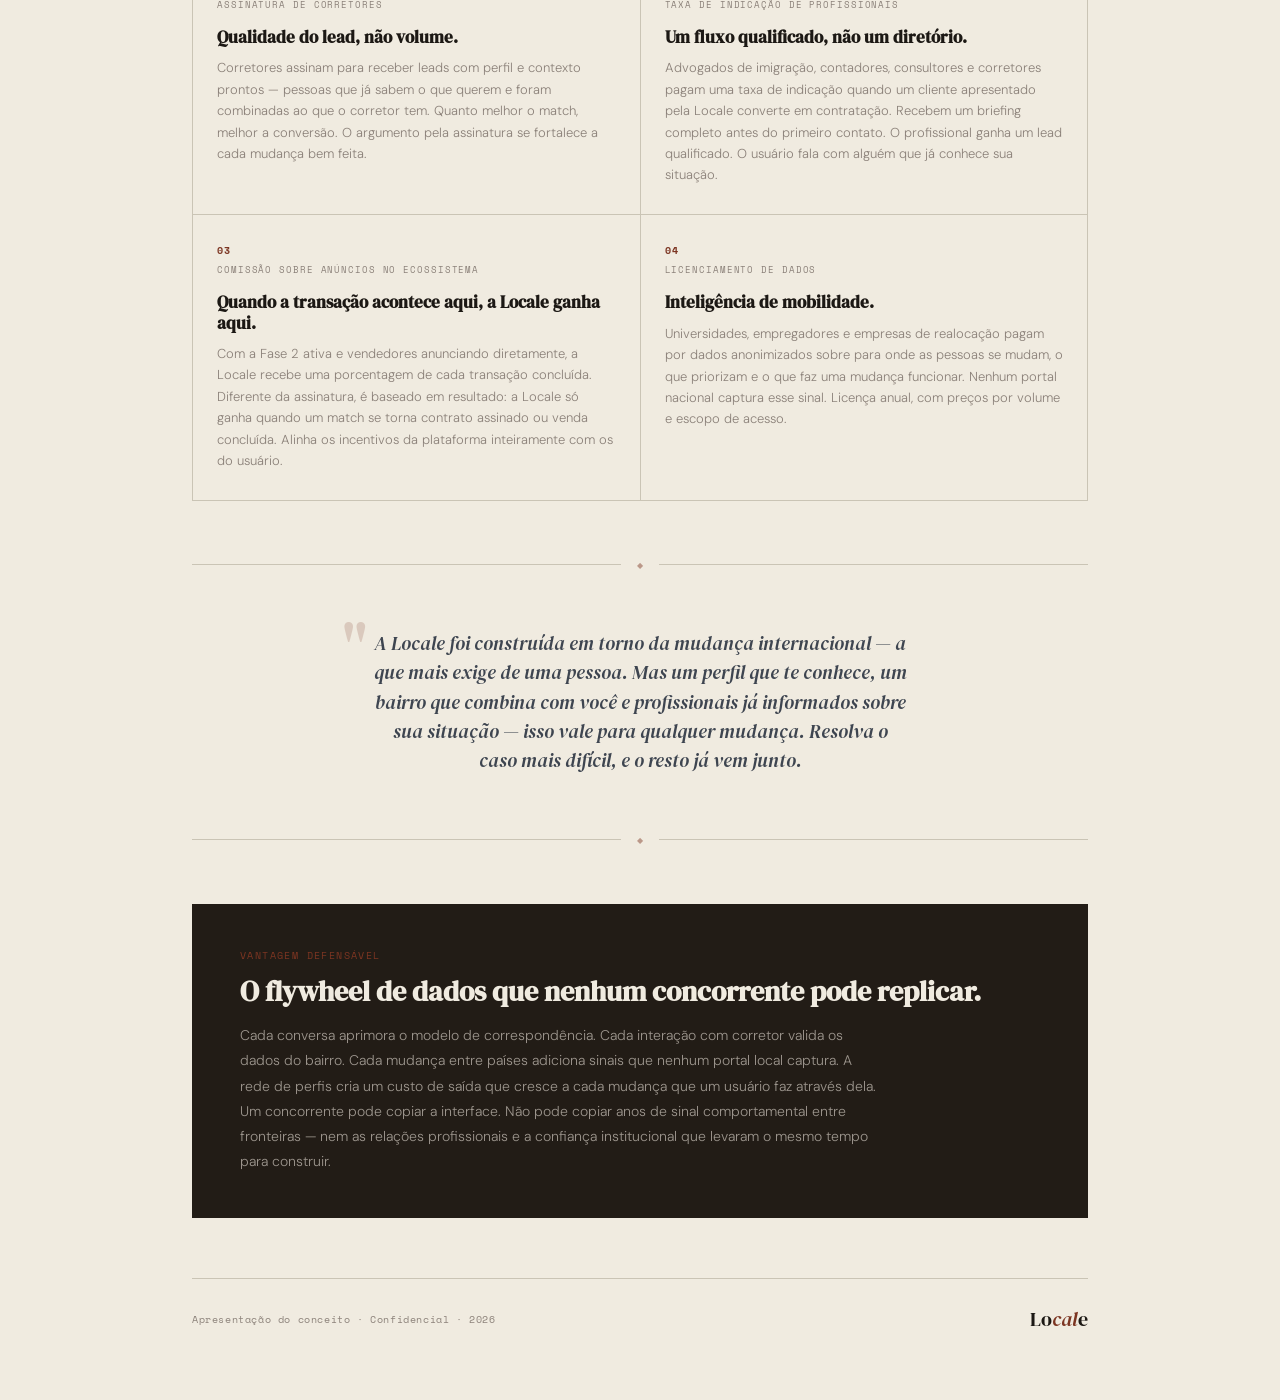
==== commit 89ba1c67: "formatting and some layout tweaks" ====
--- a/indice.html
+++ b/indice.html
@@ -102,7 +102,7 @@
   <div class="stage-header">
     <span class="stage-tag">Etapa 1 · Ano 1</span>
     <h2 class="stage-title">Encontrar</h2>
-    <p class="stage-subtitle">O motor de matching, validado com usuários e anúncios reais. Um único hub europeu. Sem rede de profissionais ainda — só a IA, os dados e o perfil.</p>
+    <p class="stage-subtitle">O mecanismo de compatibilização, testado com usuários e anúncios reais. Um hub europeu, com as principais cidades acadêmicas e profissionais dos EUA desde o primeiro dia. Sem rede de profissionais ainda — só a IA, os dados e o perfil.</p>
   </div>
 
   <!-- Lifestyle profiling -->
@@ -134,7 +134,7 @@
     <div class="feature-left">
       <span class="section-label">Filtro de liberdade de viagem</span>
       <h3>Saiba para onde seu passaporte te leva — antes de começar a buscar.</h3>
-      <p>A Locale cruza requisitos de visto, condições de autorização de trabalho e restrições de entrada com a sua nacionalidade. Os resultados já vêm filtrados para o que é de fato acessível. Cidades com portas fechadas aparecem com a condição que as abre.</p>
+      <p>A Locale cruza requisitos de visto, condições de autorização de trabalho e restrições de entrada com a sua nacionalidade. Os resultados já vêm filtrados para o que é de fato acessível. Cidades com portas fechadas aparecem com a condição que as abre. A partir da Etapa 2, quando um destino exige autorização especial ou orientação especializada, a Locale conecta você diretamente com os advogados de imigração e consultores da sua rede profissional — os que podem ajudar a abrir essa porta.</p>
     </div>
     <div class="feature-right">
       <div class="scenario-card">
@@ -191,6 +191,27 @@
       <p>Com confiança e volume estabelecidos, vendedores anunciam diretamente. A transação inteira passa pela Locale — comprador com perfil, vendedor com anúncio, corretor conectado pela plataforma.</p>
     </div>
   </div>
+
+<!-- Abrangência geográfica -->
+  <div class="scope-track">
+    <div class="strat-phase">
+      <span class="section-label">Hub europeu</span>
+      <h4>Onde o produto é validado.</h4>
+      <p>Começa pelos principais mercados europeus — as cidades com maior pressão imobiliária para quem vem de fora e os fluxos Erasmus mais consolidados.</p>
+    </div>
+    <div class="listing-strategy-arrow">→</div>
+    <div class="strat-phase">
+      <span class="section-label">Cidades âncora nos EUA — desde o início</span>
+      <h4>O destino internacional mais comum.</h4>
+      <p>Boston, Nova York, São Francisco, Austin e Miami. As cidades onde mais chegam estudantes internacionais e profissionais — incluídas desde a largada, não em etapa posterior.</p>
+    </div>
+    <div class="listing-strategy-arrow">→</div>
+    <div class="strat-phase">
+      <span class="section-label">Expansão global</span>
+      <h4>Os dados mostram o próximo passo.</h4>
+      <p>Além da Europa e dos EUA, a expansão segue o fluxo dos usuários. A Etapa 1 gera o sinal que indica exatamente quais mercados vêm a seguir — e em que ordem entrar neles.</p>
+    </div>
+  </div>
 </section>
 
 <div class="section-rule"><span class="section-rule-mark">◆</span></div>
@@ -203,7 +224,7 @@
   <div class="stage-header">
     <span class="stage-tag">Etapa 2 · Ano 2</span>
     <h2 class="stage-title">Chegar</h2>
-    <p class="stage-subtitle">Encontrar um imóvel é o começo de uma mudança, não o fim. A Etapa 2 constrói a rede de profissionais que facilita tudo o que vem depois — e torna a relação da Locale com os corretores estrutural, não acidental.</p>
+    <p class="stage-subtitle">Encontrar um imóvel é um momento na mudança, não o todo. A Etapa 2 constrói a rede de profissionais que cobre o que vem antes e depois — e torna a relação da Locale com os corretores estrutural.</p>
   </div>
 
   <!-- Professional referral -->
@@ -234,8 +255,9 @@
     <div class="feature-right">
       <div class="scenario-card">
         <span class="scenario-label">Exemplo</span>
-        <div class="scenario-route">Novo inquilino <span>→</span> Viena</div>
-        <p>Lukas fecha um apartamento em Viena pela Locale. A plataforma detecta a mudança de jurisdição e pergunta: "Quer falar com um advogado de imigração? Ele já tem o seu perfil." Lukas confirma. O advogado recebe um briefing completo antes da primeira mensagem. Nenhum formulário. Nenhuma explicação repetida.</p>
+        <div class="scenario-route">Preparando a mudança <span>→</span> Viena</div>
+        <p>Lukas escolheu Viena — sem apartamento assinado ainda. A Locale detecta o destino e pergunta: "Mudando de jurisdição — quer falar com um advogado de imigração antes? Ele já terá o seu perfil." Lukas confirma. O advogado recebe um briefing completo antes da primeira conversa: nacionalidade, tempo de estadia previsto, situação de trabalho. Lukas entra na busca por imóveis sabendo exatamente o que precisa resolver, e quando. Nenhum formulário em nenhum momento.</p>
+        <p style="font-size:11px; opacity:0.45; margin-top:10px;">Os fluxos mostrados são ilustrativos — interface e lógica não são versões finais.</p>
       </div>
     </div>
   </div>
@@ -244,7 +266,7 @@
   <div class="feature-pair">
     <div class="feature-left">
       <span class="section-label">Afiliação de corretores</span>
-      <h3>Um pipeline de pessoas que já sabem o que querem.</h3>
+      <h3>Leads prontos. Menos qualificação. Mais fechamentos.</h3>
       <p>A Locale não substitui corretores — ela torna os leads que eles recebem dignos de resposta. Corretores afiliados assinam para receber leads com perfil e contexto prontos: preferência de bairro, orçamento, prazo, estilo de vida. Menos tempo qualificando. Mais tempo fechando.</p>
     </div>
     <div class="feature-right">
@@ -252,6 +274,7 @@
         <span class="scenario-label">Exemplo</span>
         <div class="scenario-route">Lead chega <span>→</span> Munique</div>
         <p>Um corretor em Munique abre um novo lead: chegada em outubro, apartamento de 2 quartos perto de universidade, trabalho remoto 3 dias por semana, orçamento de €1.400/mês. Sem ligação de qualificação. O briefing já respondeu tudo. O corretor vai direto para a lista de imóveis.</p>
+        <p style="font-size:11px; opacity:0.45; margin-top:10px;">Os fluxos mostrados são ilustrativos — interface e lógica não são versões finais.</p>
       </div>
     </div>
   </div>
@@ -259,7 +282,7 @@
   <!-- University integration -->
   <div class="feature-pair-full">
     <span class="section-label">Integração com universidades</span>
-    <h3>De onde começa o pipeline de estudantes.</h3>
+    <h3>De onde parte o fluxo de estudantes.</h3>
     <p>A Locale integra diretamente com universidades para conectar estudantes ingressantes e participantes do Erasmus ao suporte de moradia. Os estudantes chegam com perfil já montado e anúncios já filtrados. Isso também estabelece o status de estudante verificado do qual a rede de famílias anfitriãs da Etapa 3 depende.</p>
   </div>
 
@@ -268,13 +291,13 @@
     <div class="feature-left">
       <span class="section-label">Tradução em tempo real</span>
       <h3>Fale com um advogado em Berlim em francês. Ele responde em alemão. Vocês dois entendem.</h3>
-      <p>Toda conversa dentro da plataforma — com corretores, advogados, contadores, proprietários — passa por uma camada de tradução ao vivo. Um botão no chat permite alternar entre ler no seu idioma ou no do outro. Sem barreira de idioma entre uma pessoa e o profissional que pode ajudá-la. A plataforma resolve a diferença para que nenhum dos dois precise fazer isso.</p>
+      <p>Toda conversa dentro da plataforma — com corretores, advogados, contadores, proprietários — passa por uma camada de tradução em tempo real. Um botão no chat permite alternar entre ler no seu idioma ou no do outro. Sem barreira de idioma entre uma pessoa e o profissional que pode ajudá-la. A plataforma resolve a diferença para que nenhum dos dois precise fazer isso.</p>
     </div>
     <div class="feature-right">
       <div class="scenario-card">
         <span class="scenario-label">Exemplo</span>
         <div class="scenario-route">🇫🇷 FR <span>→</span> 🇩🇪 DE</div>
-        <p>Claire está negociando o contrato com um proprietário em Hamburgo. Ela escreve em francês. Ele lê em alemão. A resposta volta em alemão — ela lê em francês. Um botão permite ver o original se quiser confirmar a redação. A conversa avança. Nenhum dos dois precisou desacelerar.</p>
+        <p>Claire está negociando o contrato com um proprietário em Hamburgo. Ela escreve em francês. Ele lê em alemão. A resposta volta em alemão — ela lê em francês. Um botão permite ver o original se quiser confirmar o conteúdo. A conversa avança. Nenhum dos dois precisou desacelerar.</p>
       </div>
     </div>
   </div>
@@ -289,16 +312,16 @@
 
   <div class="stage-header">
     <span class="stage-tag">Etapa 3 · Ano 5+</span>
-    <h2 class="stage-title">Mudar diferente</h2>
-    <p class="stage-subtitle">A plataforma central, provada. A Etapa 3 abre caminhos que exigem volume, matching bilateral e confiança institucional que só vem com o tempo. São o que se torna possível quando a base está sólida.</p>
+    <h2 class="stage-title">Novas formas de se mudar</h2>
+    <p class="stage-subtitle">A plataforma central, consolidada. A Etapa 3 abre caminhos que exigem volume, compatibilização bilateral e confiança institucional que só vem com o tempo. São o que se torna possível quando a base está sólida.</p>
   </div>
 
   <!-- Roommate matching -->
   <div class="feature-pair">
     <div class="feature-left">
-      <span class="section-label">Matching de colegas de quarto</span>
+      <span class="section-label">Compatibilização de colegas de quarto</span>
       <h3>Indo para a mesma cidade? Encontre alguém para dividir.</h3>
-      <p>Muitos estudantes e jovens profissionais não conseguem pagar um lugar só deles em uma nova cidade europeia. A Locale combina pessoas indo para o mesmo destino que compartilham sinais de vida compatíveis — não só proximidade — e mostra quartos em casas que já procuram novos moradores. Exige usuários suficientes por cidade para fazer matches confiáveis, por isso chega aqui.</p>
+      <p>Muitos estudantes e jovens profissionais não conseguem pagar um lugar só deles em uma nova cidade. A Locale combina pessoas indo para o mesmo destino que compartilham estilos de vida compatíveis — não só proximidade — e mostra quartos em casas que já procuram novos moradores. Exige usuários suficientes por cidade para fazer compatibilizações confiáveis, por isso chega aqui.</p>
     </div>
     <div class="feature-right">
       <div class="scenario-card">
@@ -320,7 +343,7 @@
       <div class="scenario-card">
         <span class="scenario-label">Exemplo</span>
         <div class="scenario-route">Paris <span>→</span> Berlim <span style="color:var(--muted); font-size:13px;">↔</span> Berlim <span>→</span> Paris</div>
-        <p>Uma arquiteta parisiense aceita uma posição em Berlim. Uma designer berlinense aceita um contrato em Paris. A Locale identifica o match, propõe a troca e facilita a transferência com a diferença de avaliação. Duas pessoas se mudam. Nenhuma paga dois aluguéis.</p>
+        <p>Uma arquiteta parisiense aceita uma posição em Berlim. Uma designer berlinense aceita um contrato em Paris. A Locale identifica a compatibilidade, propõe a troca e facilita a transferência com a diferença do valor de mercado. Duas pessoas se mudam. Nenhuma fica com um imóvel em uma cidade que já não é a dela.</p>
       </div>
     </div>
   </div>
@@ -329,13 +352,13 @@
   <div class="two-col-sm">
     <div class="small-card">
       <span class="section-label">Famílias anfitriãs para estudantes</span>
-      <h4>Uma família manda um filho para fora. E recebe um em troca.</h4>
-      <p>Confiança ancorada na afiliação universitária — construída na Etapa 2. O estudante hospedado tem uma chegada integrada e mais acessível. A família anfitriã ganha exposição ao idioma e um hóspede verificado pela mesma rede institucional.</p>
+      <h4>Um estudante vai para fora. Outro chega no lugar.</h4>
+      <p>Confiança ancorada na afiliação universitária — construída na Etapa 2. O estudante hospedado ganha exposição ao idioma e uma chegada integrada e mais acessível. A família anfitriã recebe um hóspede verificado pela mesma rede institucional.</p>
     </div>
     <div class="small-card">
       <span class="section-label">Indicação de arquitetura e construção</span>
       <h4>O bairro certo, mas o imóvel ainda não existe.</h4>
-      <p>Para clientes com orçamento e tempo para construir, a Locale conecta com escritórios verificados organizados por estilo, região e portfólio. A apresentação inclui o briefing completo do bairro. Uma rede de referências dessa complexidade leva anos para construir — por isso vem por último.</p>
+      <p>Para clientes com orçamento e tempo para construir, a Locale conecta com escritórios verificados organizados por estilo, região e histórico. A apresentação inclui o briefing completo do bairro. Uma rede de referências dessa complexidade leva anos para construir — por isso vem por último.</p>
     </div>
   </div>
 </section>
@@ -358,7 +381,7 @@
     <div class="revenue-lane">
       <span class="lane-num">02</span>
       <span class="lane-label">Taxa de indicação de profissionais</span>
-      <h3>Um pipeline, não um diretório.</h3>
+      <h3>Um fluxo qualificado, não um diretório.</h3>
       <p>Advogados de imigração, contadores, consultores e corretores pagam uma taxa de indicação quando um cliente apresentado pela Locale converte em contratação. Recebem um briefing completo antes do primeiro contato. O profissional ganha um lead qualificado. O usuário fala com alguém que já conhece sua situação.</p>
     </div>
     <div class="revenue-lane">
@@ -380,7 +403,7 @@
 
 <!-- ═══ CLOSING THOUGHT ═══ -->
 <section class="platform-def">
-  <blockquote>A Locale foi construída para quem atravessa uma fronteira. Mas um perfil que te conhece, um bairro que combina com você e profissionais que já estão a par da situação — isso é útil quer você esteja se mudando de Lisboa para Amsterdã ou de Lisboa para o Porto. O caso internacional é o mais difícil. O resto vem com ele.</blockquote>
+  <blockquote>A Locale foi construída em torno da mudança internacional — a que mais exige de uma pessoa. Mas um perfil que te conhece, um bairro que combina com você e profissionais já informados sobre sua situação — isso vale para qualquer mudança. Resolva o caso mais difícil, e o resto já vem junto.</blockquote>
 </section>
 
 <div class="section-rule"><span class="section-rule-mark">◆</span></div>
@@ -388,8 +411,8 @@
 <!-- ═══ MOAT ═══ -->
 <section class="moat">
   <span class="section-label">Vantagem defensável</span>
-  <h2>O flywheel de dados que nenhum concorrente pode atalhar.</h2>
-  <p>Cada conversa afina o modelo de matching. Cada interação com corretor valida os dados do bairro. Cada mudança entre países adiciona sinais que nenhum portal local captura. A rede de perfis cria um custo de saída que cresce a cada mudança feita pela plataforma. Um concorrente pode copiar a interface. Não pode copiar anos de sinal comportamental entre fronteiras — nem as relações profissionais e a confiança institucional que levaram o mesmo tempo para construir.</p>
+  <h2>O flywheel de dados que nenhum concorrente pode replicar.</h2>
+  <p>Cada conversa aprimora o modelo de correspondência. Cada interação com corretor valida os dados do bairro. Cada mudança entre países adiciona sinais que nenhum portal local captura. A rede de perfis cria um custo de saída que cresce a cada mudança que um usuário faz através dela. Um concorrente pode copiar a interface. Não pode copiar anos de sinal comportamental entre fronteiras — nem as relações profissionais e a confiança institucional que levaram o mesmo tempo para construir.</p>
 </section>
 
 
@@ -400,4 +423,4 @@
 </footer>
 
 </body>
-</html>
+</html>
--- a/style.css
+++ b/style.css
@@ -20,7 +20,7 @@
   color: var(--ink);
   font-size: 15px;
   line-height: 1.65;
-  max-width: 950px;
+  max-width: 1000px;
   margin: 0 auto;
   padding: 64px 52px;
   overflow-x: hidden;
@@ -246,7 +246,7 @@
   color: var(--muted);
   font-weight: 300;
   line-height: 1.55;
-  max-width: 180px;
+  max-width: 200px;
 }
 
 /* ─── Stage blocks ─── */
@@ -418,6 +418,21 @@
   line-height: 1.65;
 }
 
+/* ─── Geographic scope ─── */
+.scope-track {
+  display: grid;
+  grid-template-columns: 1fr auto 1fr auto 1fr;
+  gap: 28px;
+  align-items: start;
+  border-top: 2px solid var(--ink);
+  padding: 40px 0;
+  margin-bottom: 20px;
+}
+.scope-track .listing-strategy-arrow {
+  margin-top: 4px;
+  align-self: start;
+}
+
 /* ─── Pro grid ─── */
 .pro-grid {
   display: grid;
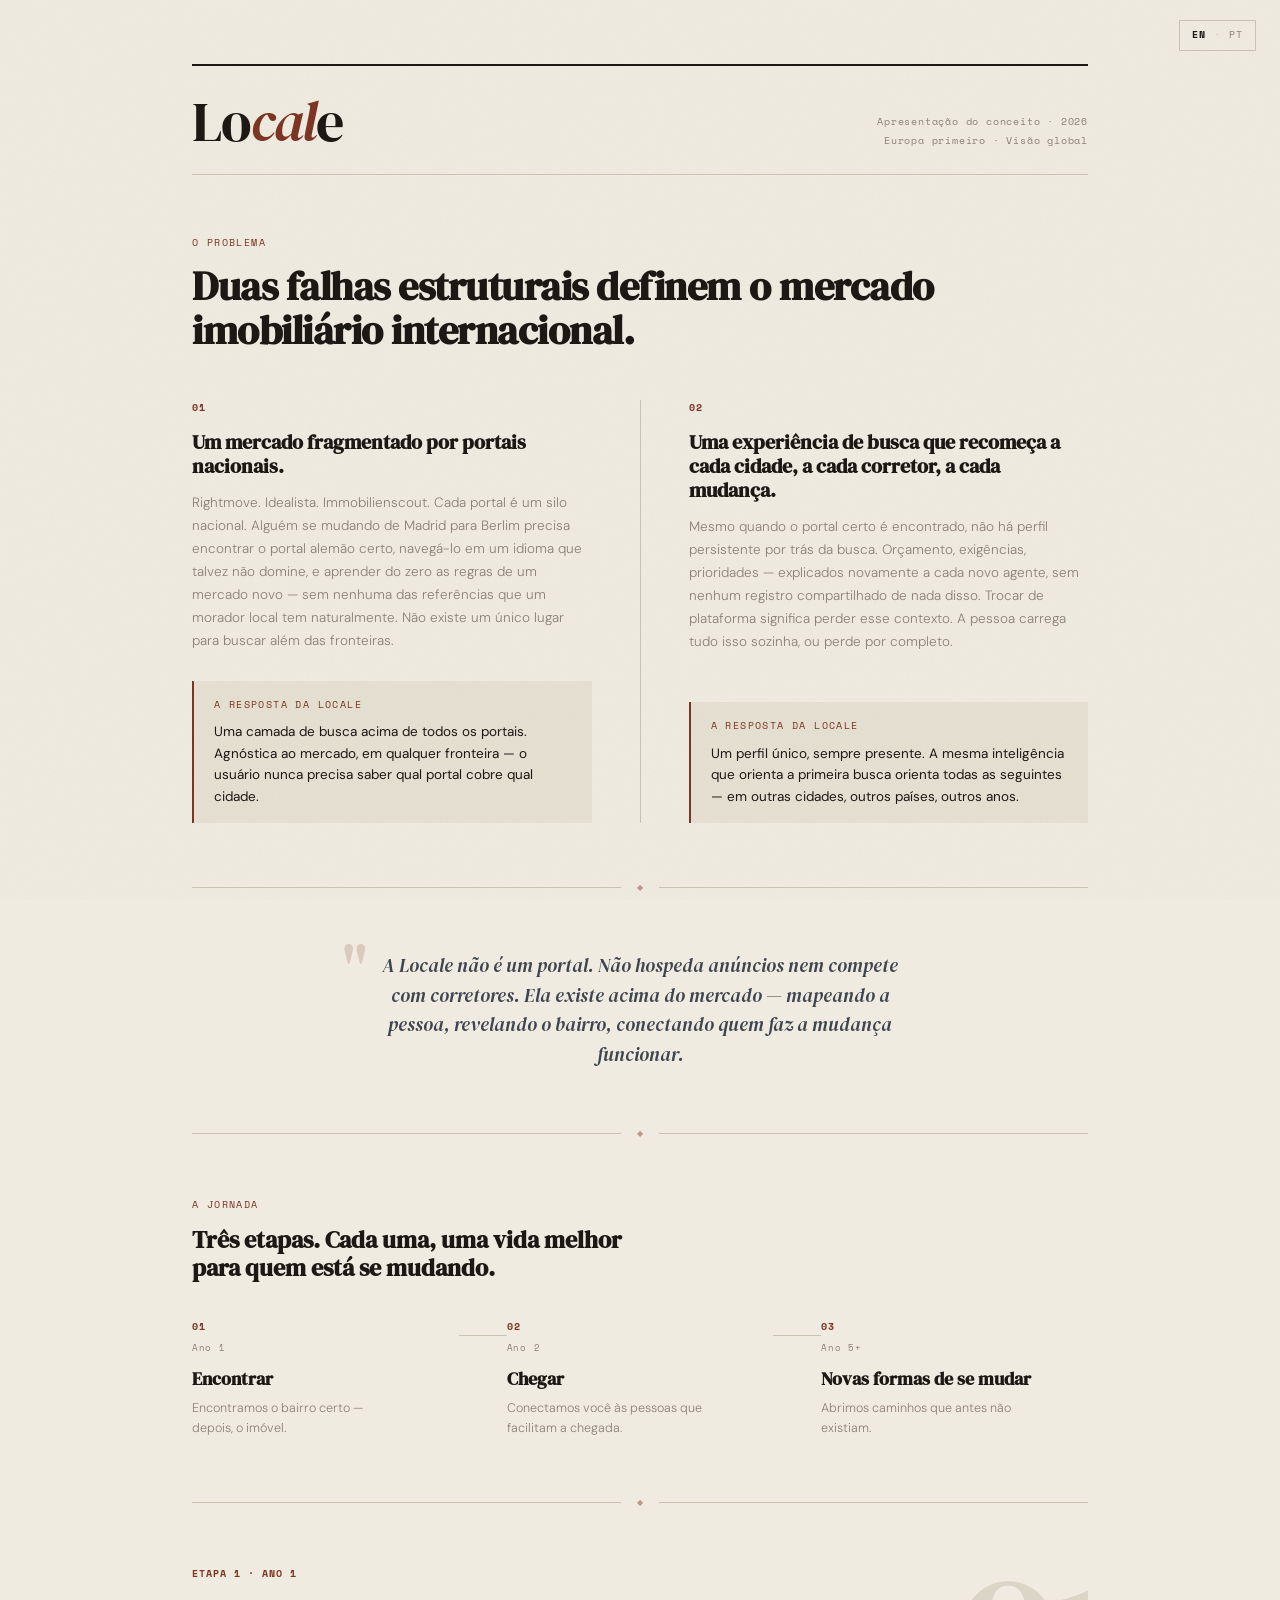
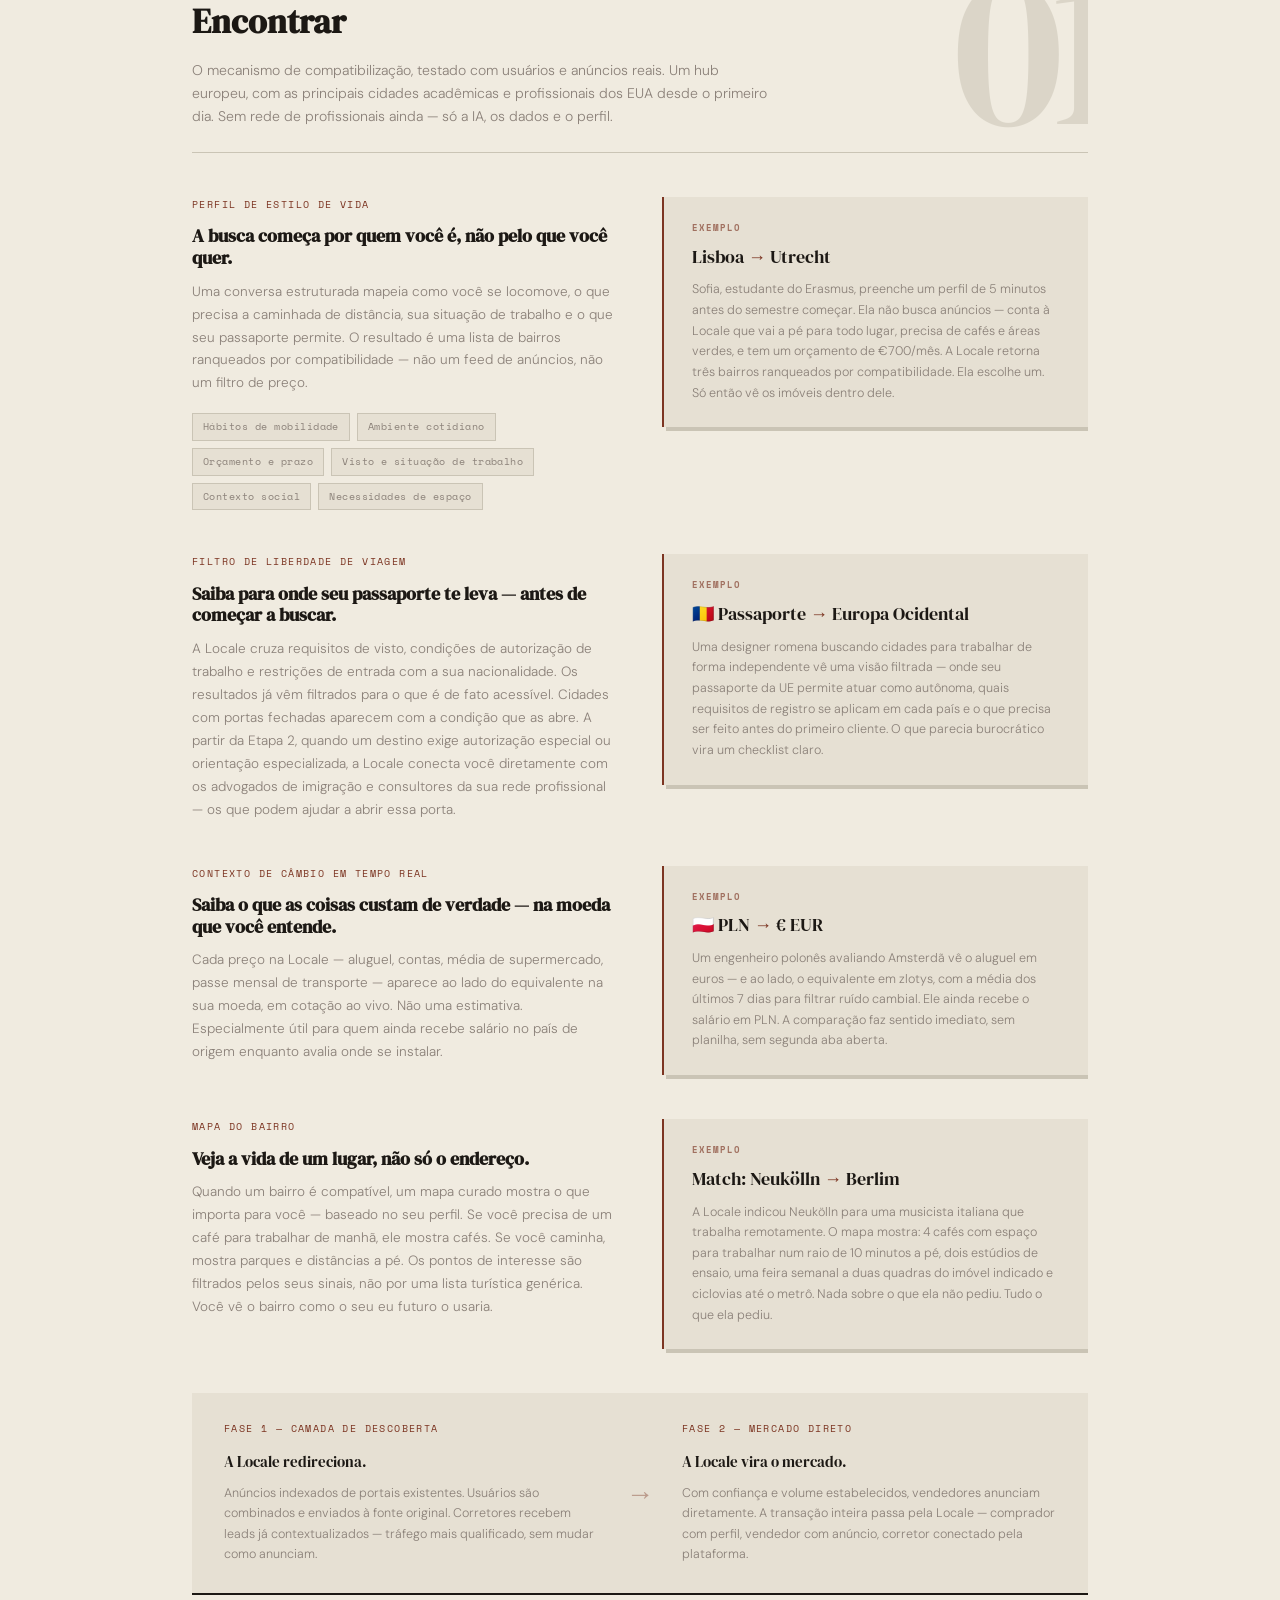
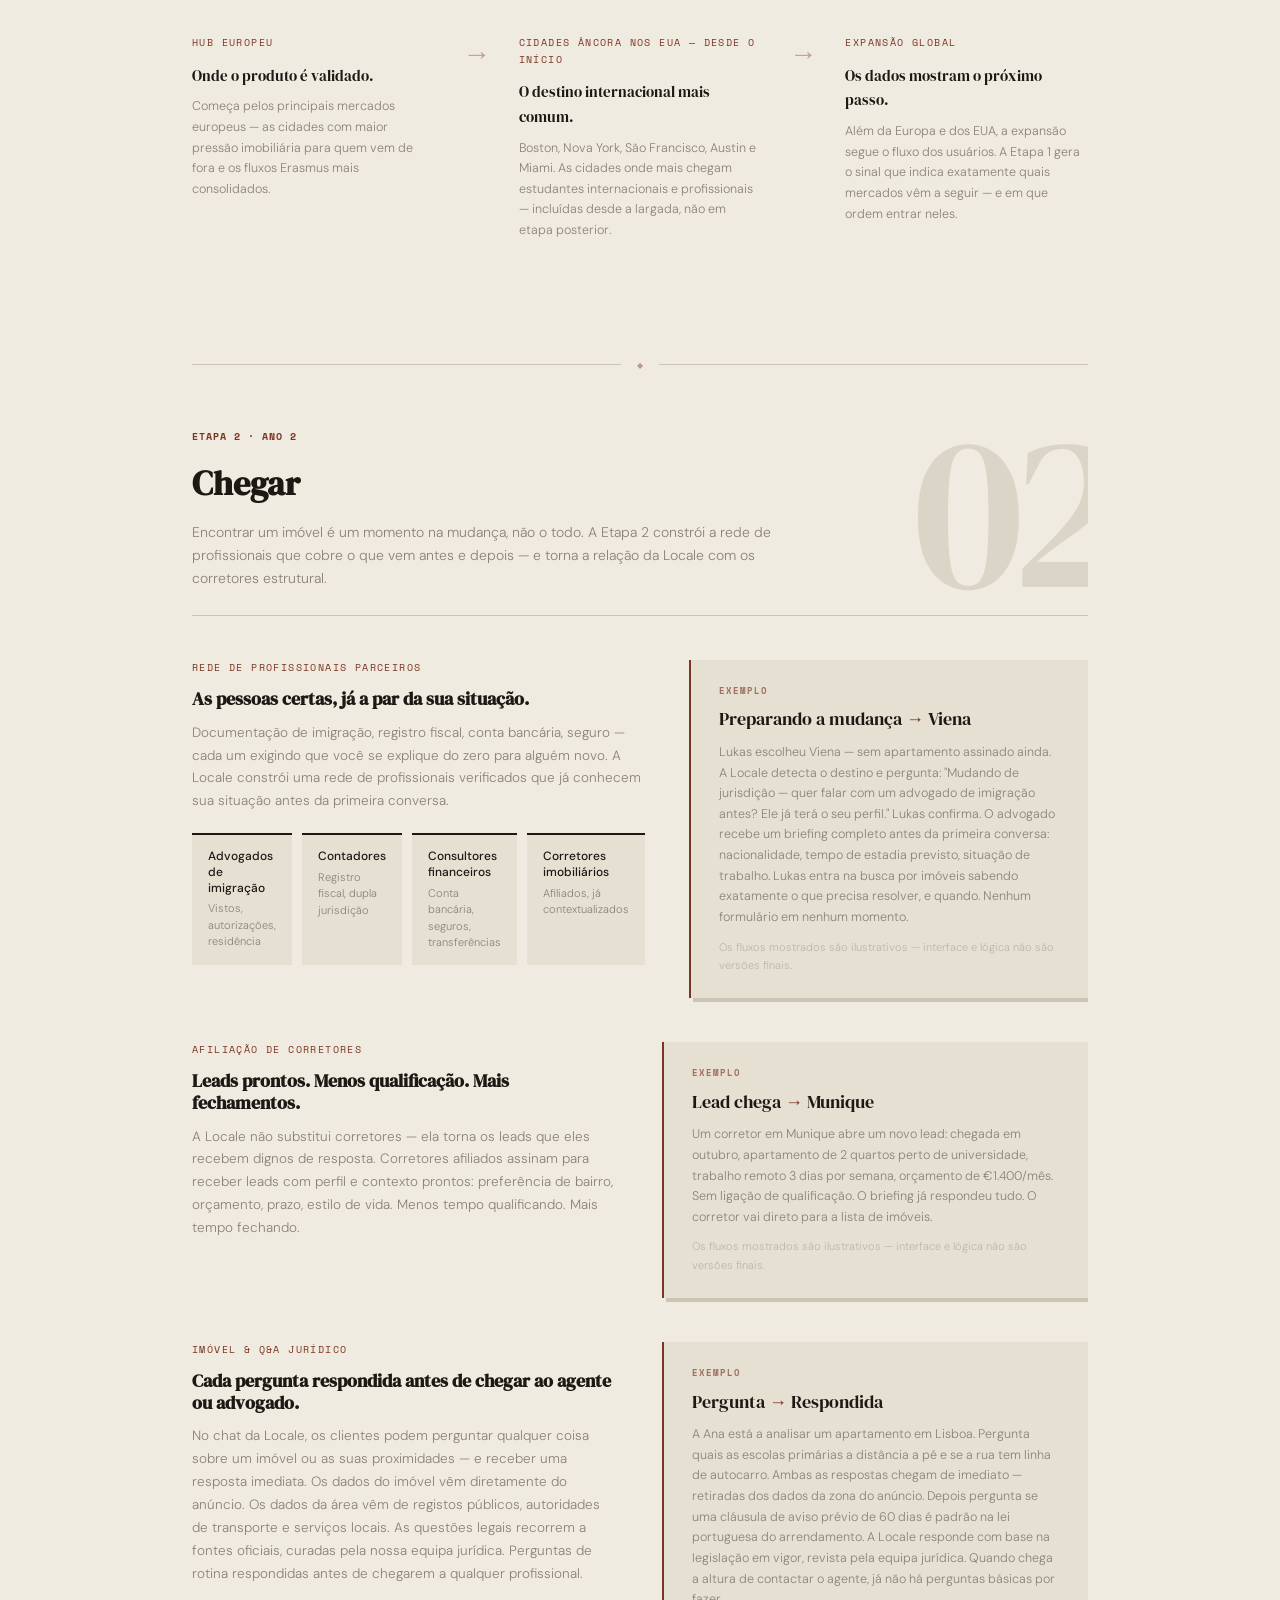
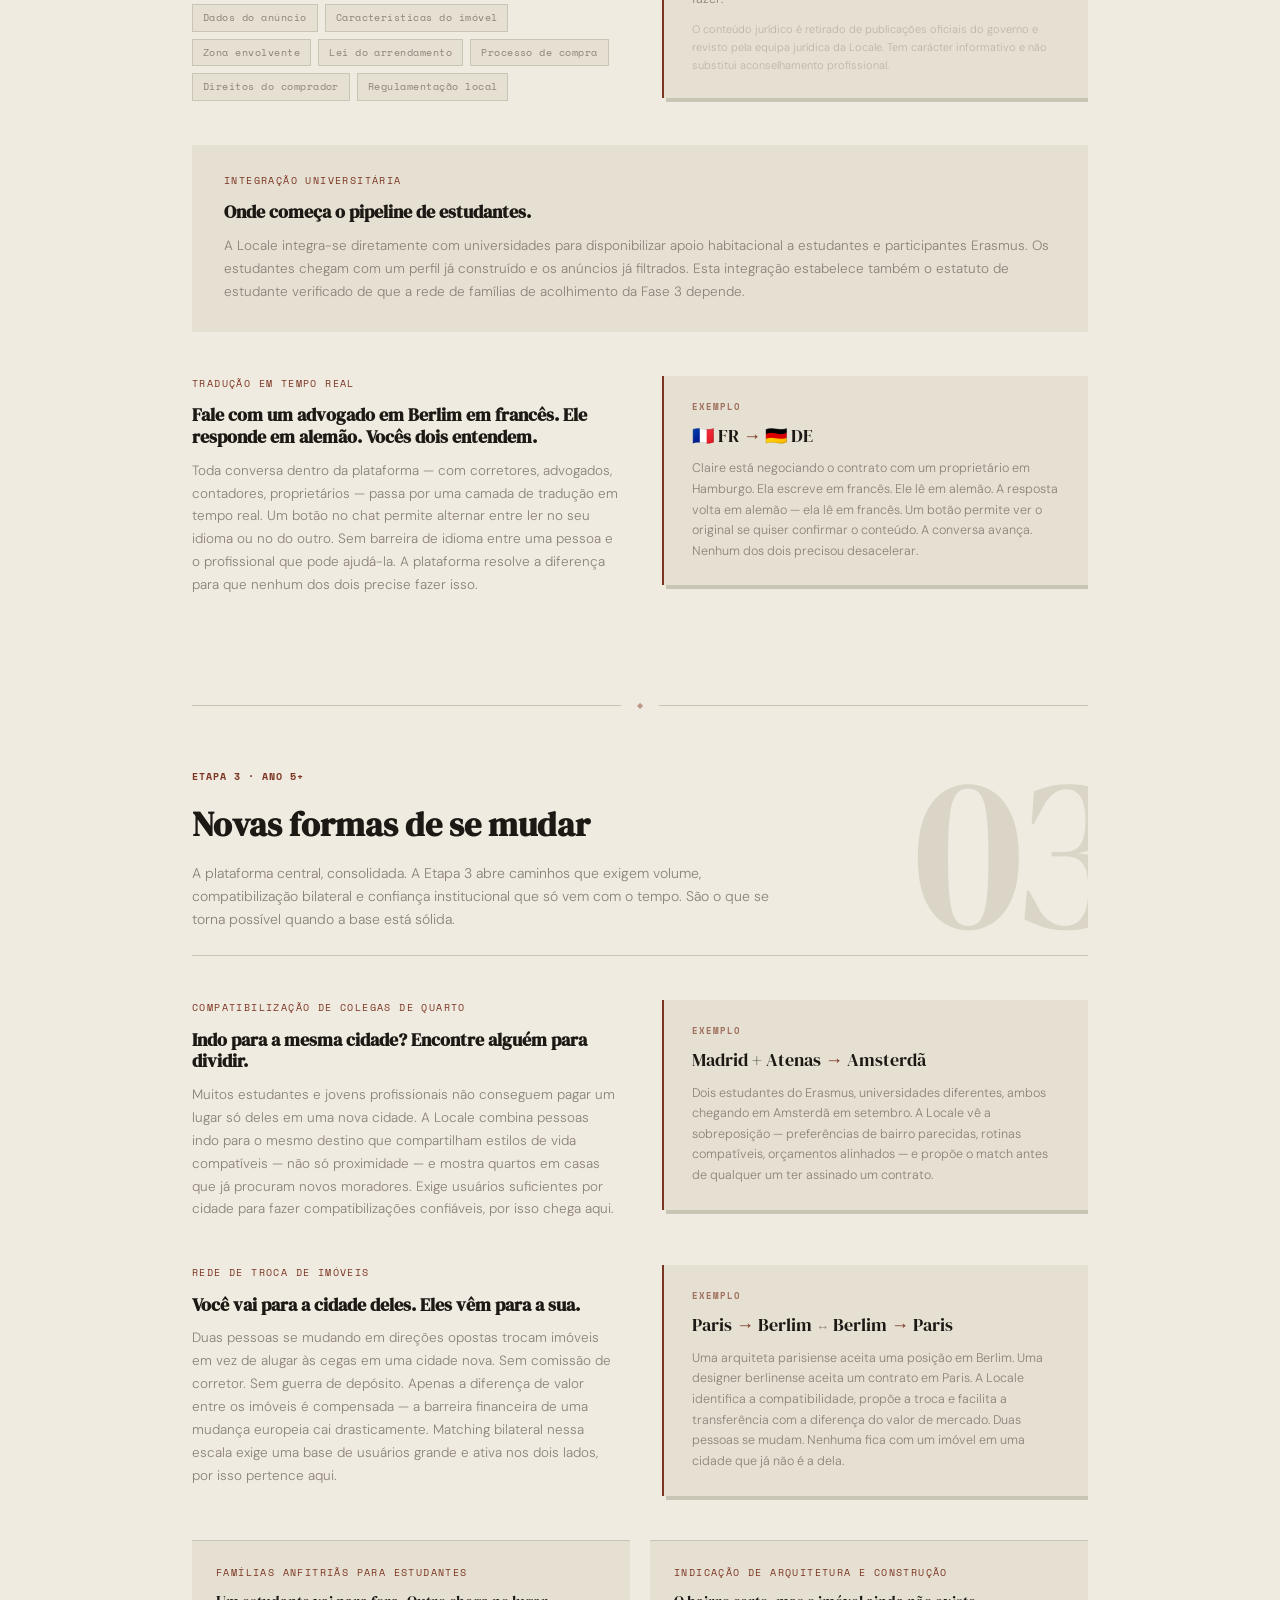
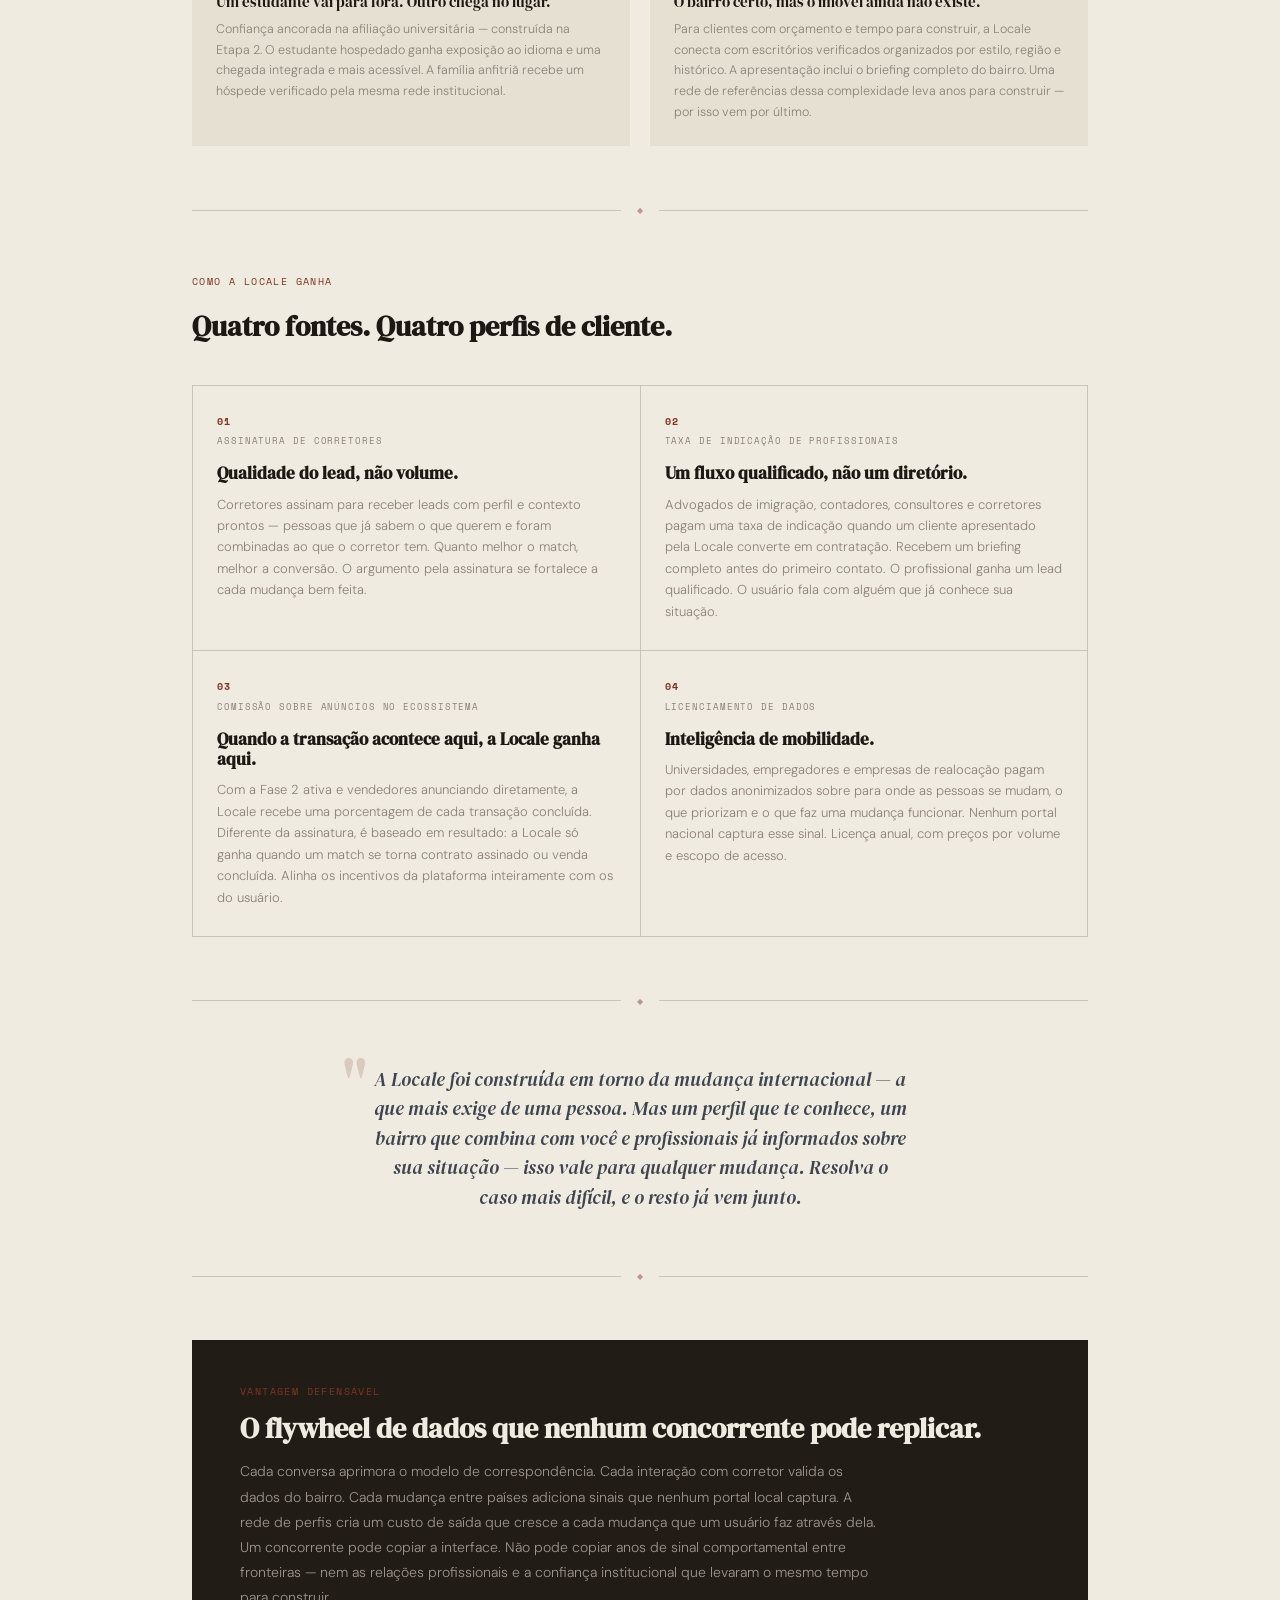
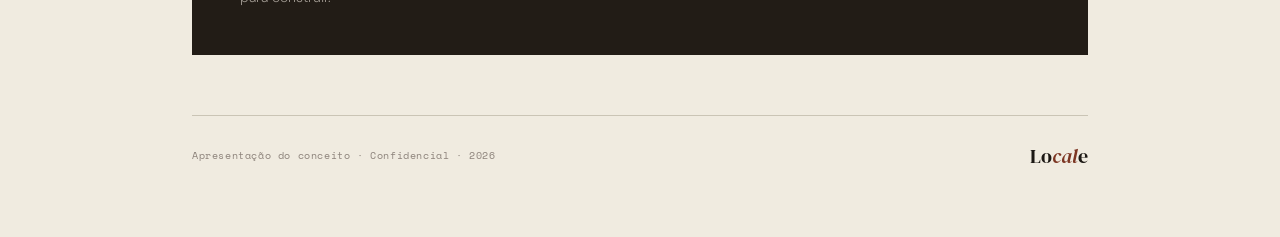
==== commit 91985108: "feature additions" ====
--- a/indice.html
+++ b/indice.html
@@ -279,11 +279,37 @@
     </div>
   </div>
 
-  <!-- University integration -->
-  <div class="feature-pair-full">
-    <span class="section-label">Integração com universidades</span>
-    <h3>De onde parte o fluxo de estudantes.</h3>
-    <p>A Locale integra diretamente com universidades para conectar estudantes ingressantes e participantes do Erasmus ao suporte de moradia. Os estudantes chegam com perfil já montado e anúncios já filtrados. Isso também estabelece o status de estudante verificado do qual a rede de famílias anfitriãs da Etapa 3 depende.</p>
+<!-- Perguntas sobre imóvel e questões legais -->
+  <div class="feature-pair">
+    <div class="feature-left">
+      <span class="section-label">Imóvel &amp; Q&amp;A jurídico</span>
+      <h3>Cada pergunta respondida antes de chegar ao agente ou advogado.</h3>
+      <p>No chat da Locale, os clientes podem perguntar qualquer coisa sobre um imóvel ou as suas proximidades — e receber uma resposta imediata. Os dados do imóvel vêm diretamente do anúncio. Os dados da área vêm de registos públicos, autoridades de transporte e serviços locais. As questões legais recorrem a fontes oficiais, curadas pela nossa equipa jurídica. Perguntas de rotina respondidas antes de chegarem a qualquer profissional.</p>
+      <div class="signal-tags">
+        <span>Dados do anúncio</span>
+        <span>Características do imóvel</span>
+        <span>Zona envolvente</span>
+        <span>Lei do arrendamento</span>
+        <span>Processo de compra</span>
+        <span>Direitos do comprador</span>
+        <span>Regulamentação local</span>
+      </div>
+    </div>
+    <div class="feature-right">
+      <div class="scenario-card">
+        <span class="scenario-label">Exemplo</span>
+        <div class="scenario-route">Pergunta <span>→</span> Respondida</div>
+        <p>A Ana está a analisar um apartamento em Lisboa. Pergunta quais as escolas primárias a distância a pé e se a rua tem linha de autocarro. Ambas as respostas chegam de imediato — retiradas dos dados da zona do anúncio. Depois pergunta se uma cláusula de aviso prévio de 60 dias é padrão na lei portuguesa do arrendamento. A Locale responde com base na legislação em vigor, revista pela equipa jurídica. Quando chega a altura de contactar o agente, já não há perguntas básicas por fazer.</p>
+        <p style="font-size:11px; opacity:0.45; margin-top:10px;">O conteúdo jurídico é retirado de publicações oficiais do governo e revisto pela equipa jurídica da Locale. Tem carácter informativo e não substitui aconselhamento profissional.</p>
+      </div>
+    </div>
+  </div>
+
+<!-- Integração universitária -->
+  <div class="uni-block">
+    <span class="section-label">Integração universitária</span>
+    <h3>Onde começa o pipeline de estudantes.</h3>
+    <p>A Locale integra-se diretamente com universidades para disponibilizar apoio habitacional a estudantes e participantes Erasmus. Os estudantes chegam com um perfil já construído e os anúncios já filtrados. Esta integração estabelece também o estatuto de estudante verificado de que a rede de famílias de acolhimento da Fase 3 depende.</p>
   </div>
 
   <!-- Translation toggle -->
@@ -423,4 +449,4 @@
 </footer>
 
 </body>
-</html>+</html>
--- a/style.css
+++ b/style.css
@@ -317,21 +317,24 @@
   font-weight: 300;
   line-height: 1.7;
 }
-.feature-pair-full {
+
+/* ─── University block ─── */
+.uni-block {
+  background: var(--card);
+  padding: 28px 32px;
   margin-bottom: 44px;
 }
-.feature-pair-full h3 {
+.uni-block h3 {
   font-family: 'DM Serif Display', serif;
   font-size: 18px;
   margin-bottom: 12px;
   line-height: 1.2;
 }
-.feature-pair-full p {
+.uni-block p {
   font-size: 13.5px;
   color: var(--muted);
   font-weight: 300;
   line-height: 1.7;
-  max-width: 580px;
 }
 
 /* ─── Signal tags ─── */
@@ -584,4 +587,4 @@
   .lang-toggle { display: none; }
   body::after { display: none; }
   .stage-bg-num { display: none; }
-}
+}
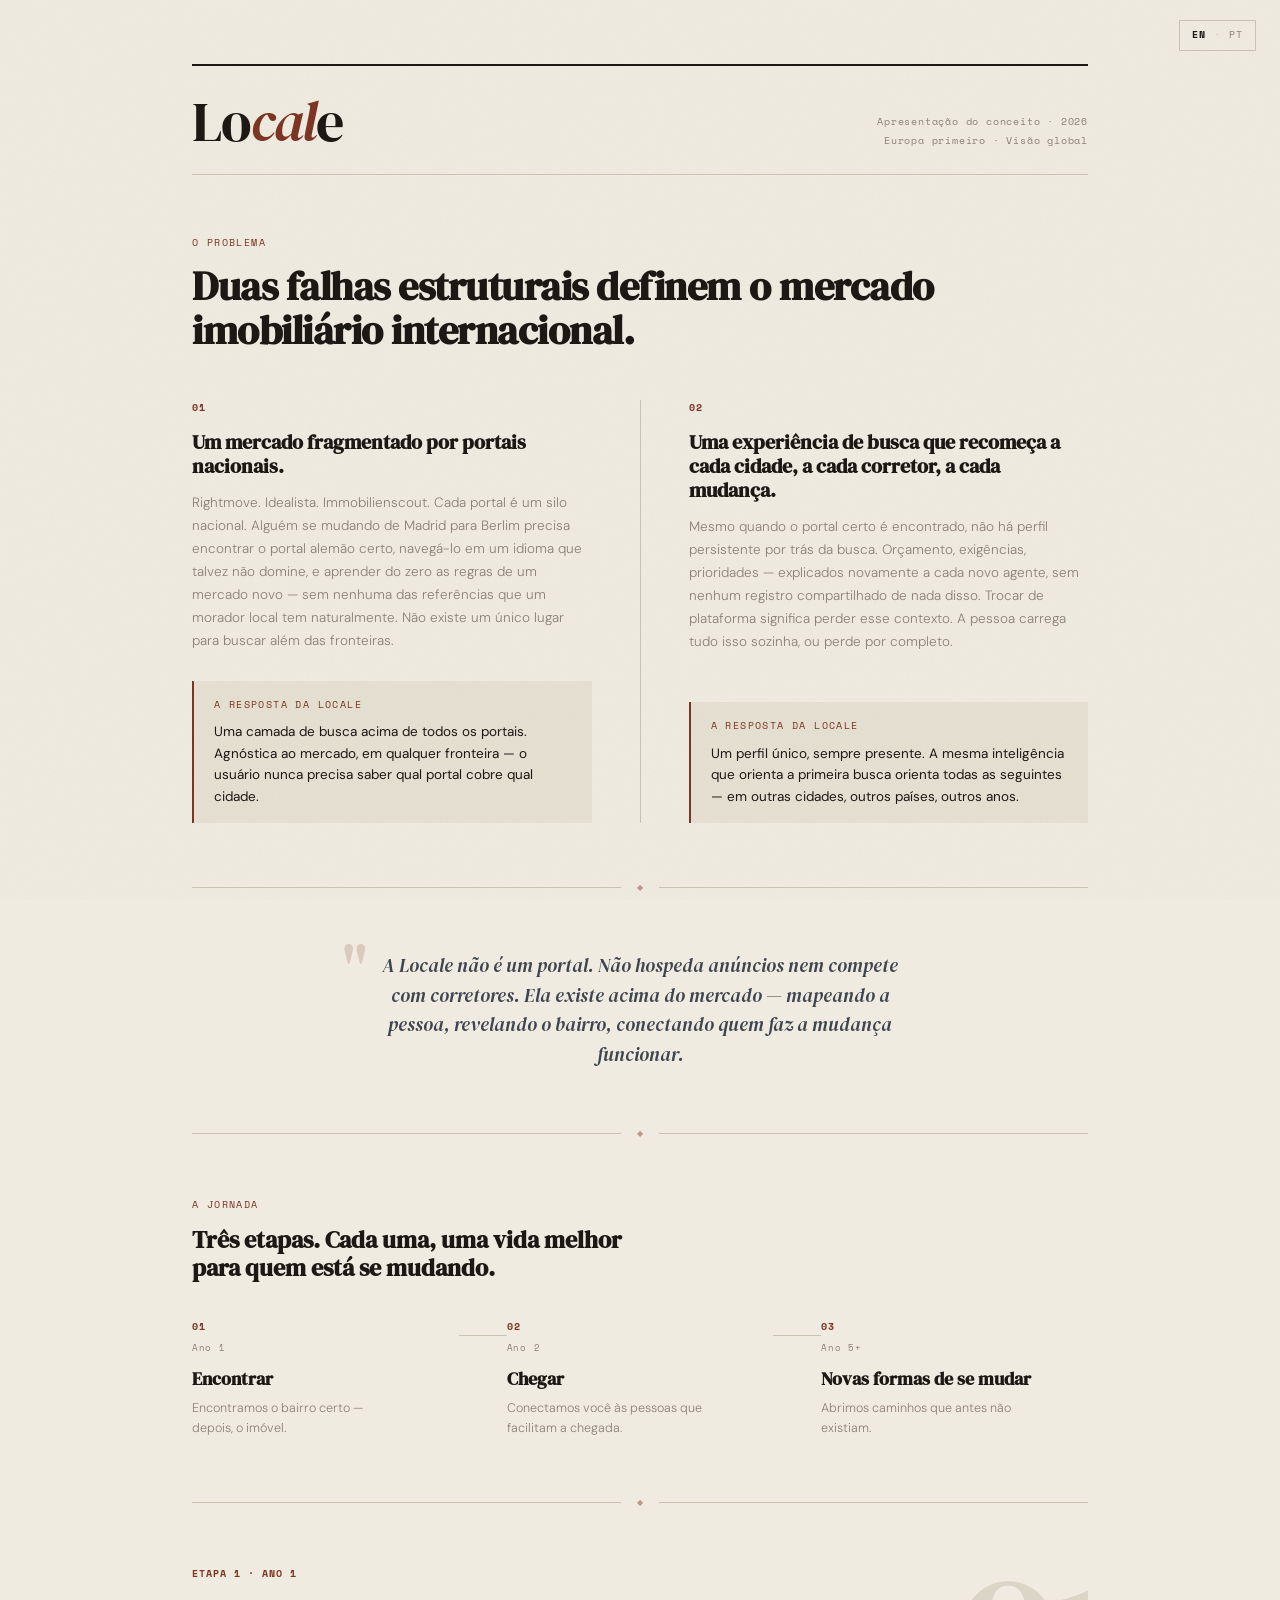
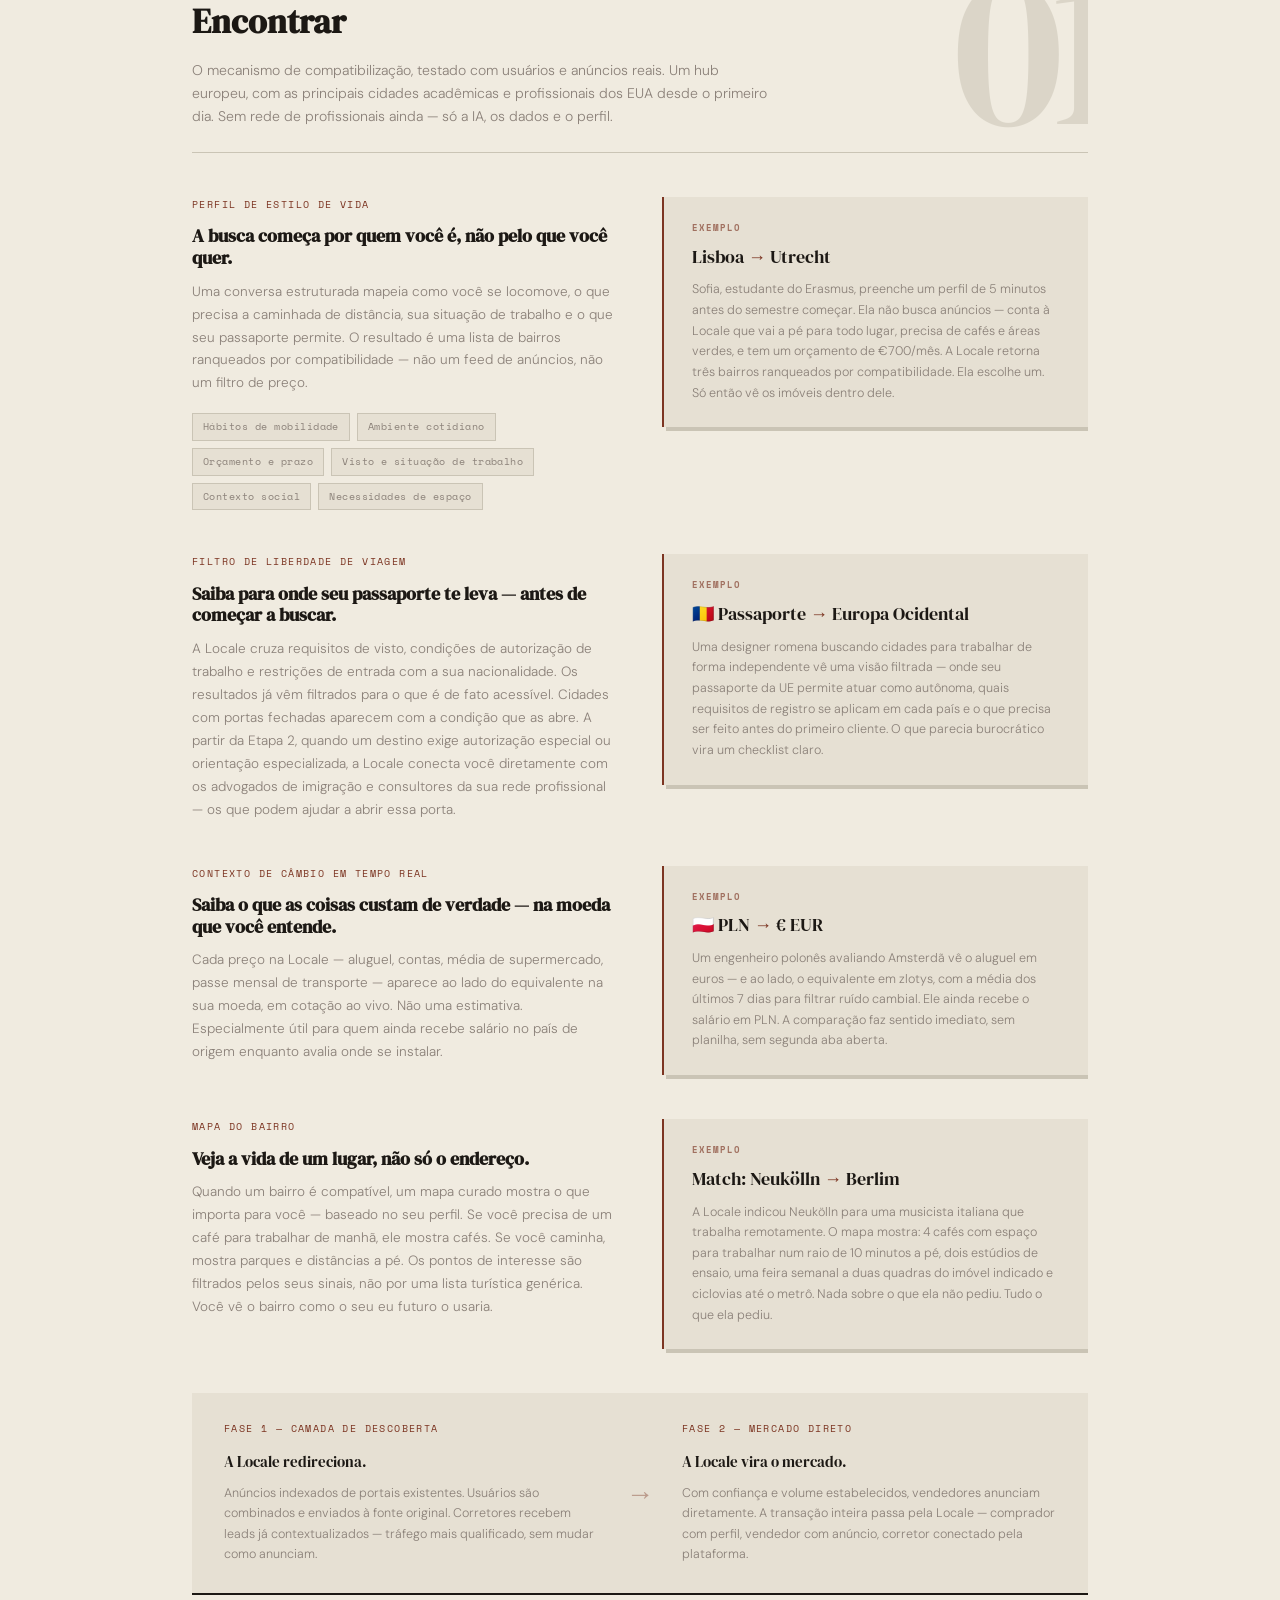
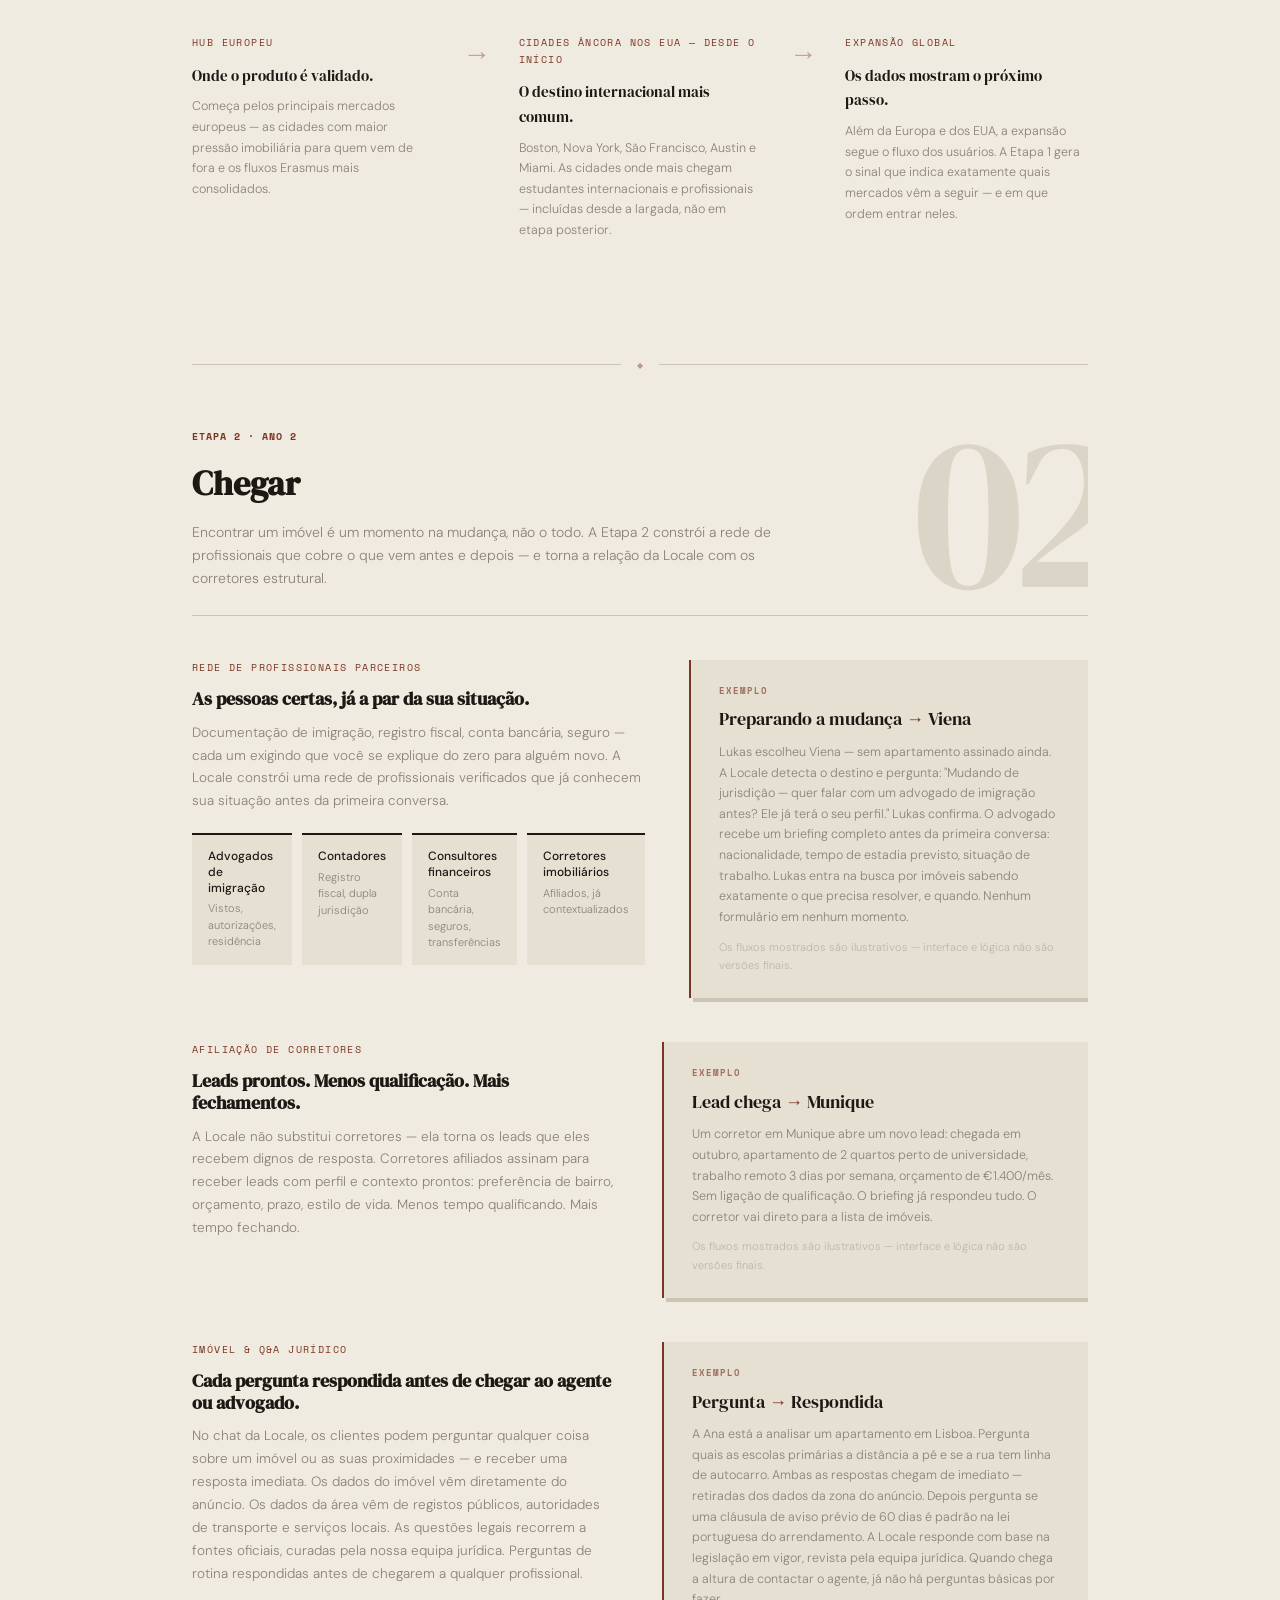
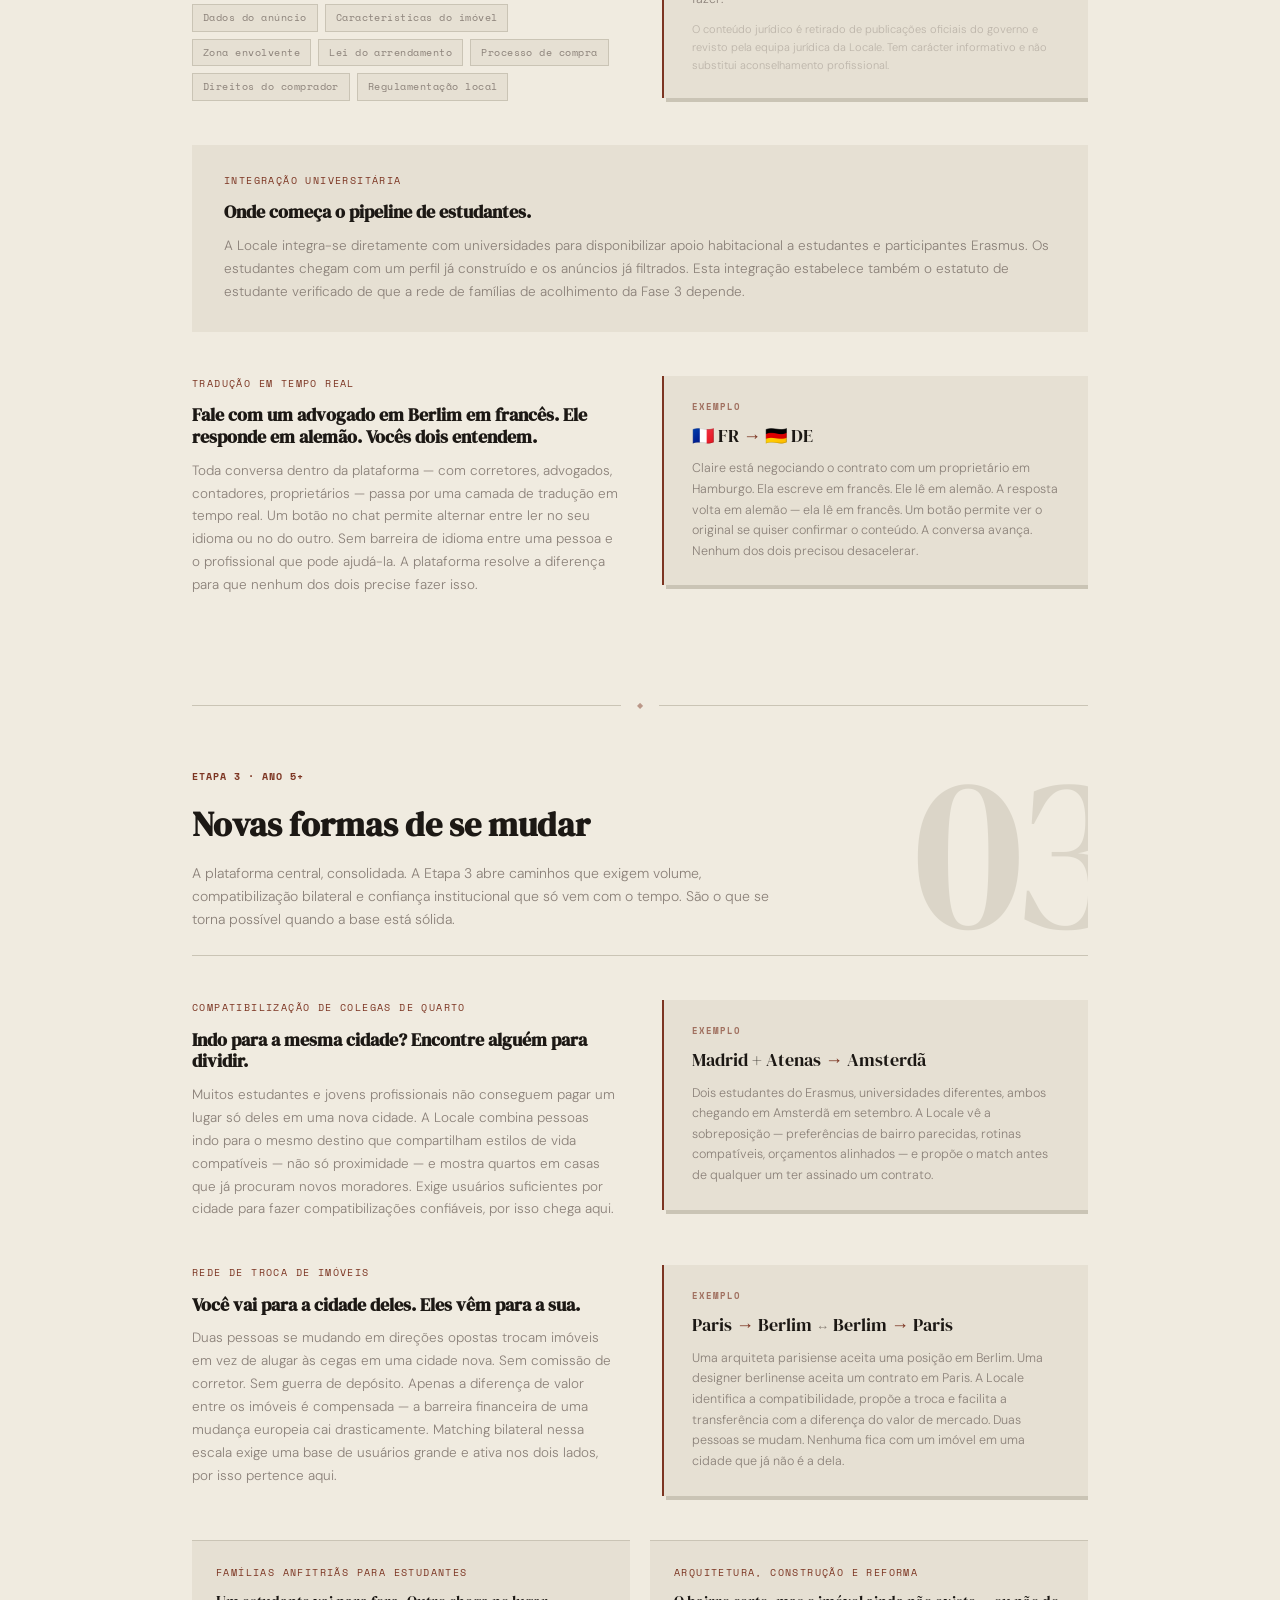
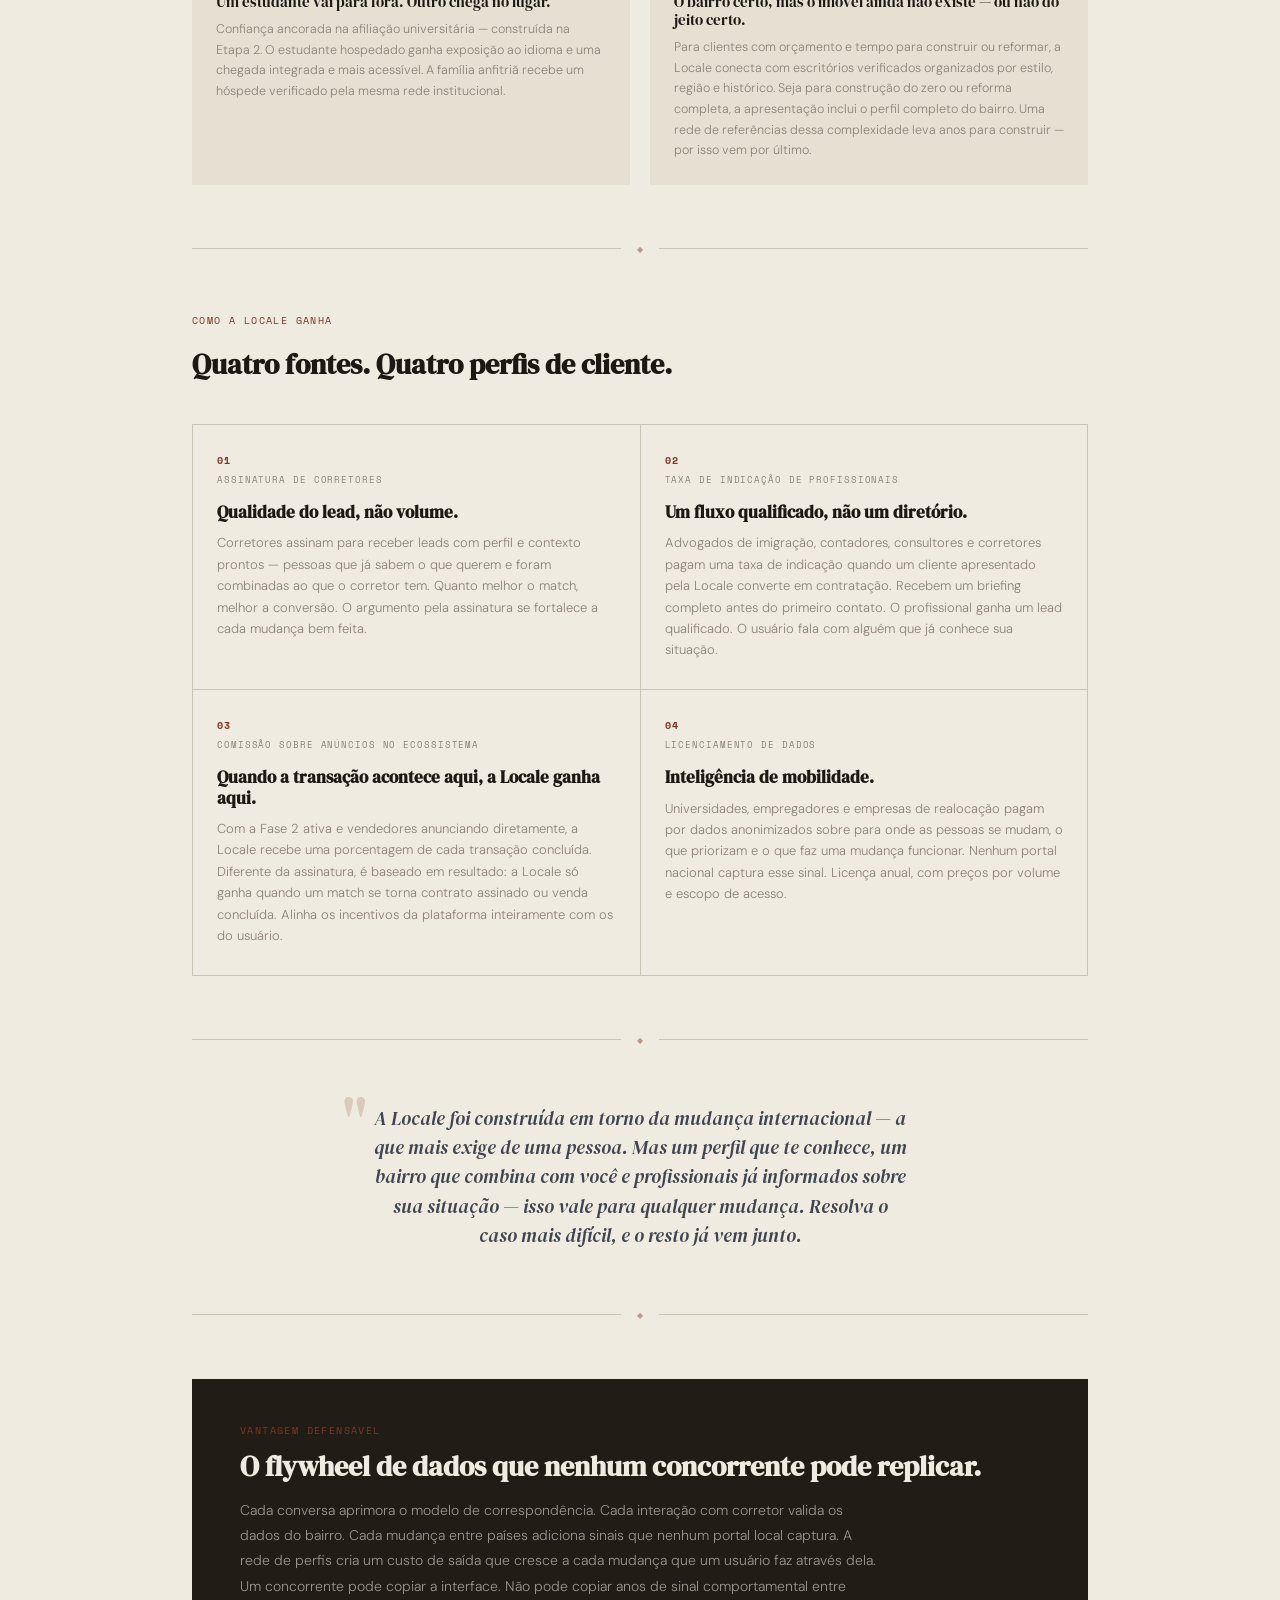
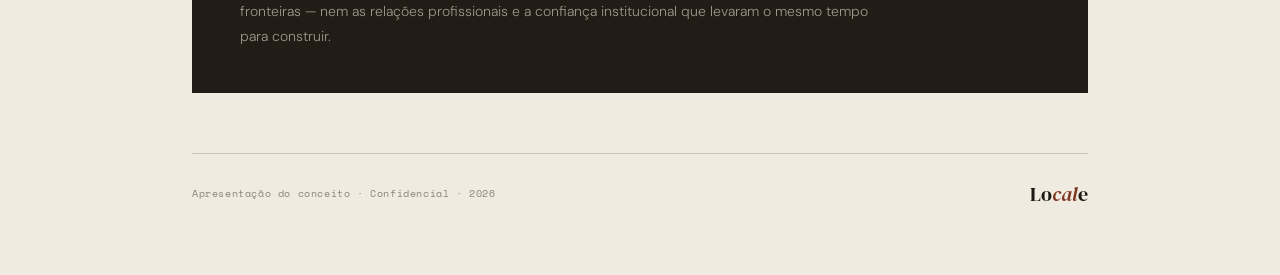
==== commit dc777949: "Update section labels and content in indice.html" ====
--- a/indice.html
+++ b/indice.html
@@ -382,9 +382,9 @@
       <p>Confiança ancorada na afiliação universitária — construída na Etapa 2. O estudante hospedado ganha exposição ao idioma e uma chegada integrada e mais acessível. A família anfitriã recebe um hóspede verificado pela mesma rede institucional.</p>
     </div>
     <div class="small-card">
-      <span class="section-label">Indicação de arquitetura e construção</span>
-      <h4>O bairro certo, mas o imóvel ainda não existe.</h4>
-      <p>Para clientes com orçamento e tempo para construir, a Locale conecta com escritórios verificados organizados por estilo, região e histórico. A apresentação inclui o briefing completo do bairro. Uma rede de referências dessa complexidade leva anos para construir — por isso vem por último.</p>
+      <span class="section-label">Arquitetura, construção e reforma</span>
+      <h4>O bairro certo, mas o imóvel ainda não existe — ou não do jeito certo.</h4>
+      <p>Para clientes com orçamento e tempo para construir ou reformar, a Locale conecta com escritórios verificados organizados por estilo, região e histórico. Seja para construção do zero ou reforma completa, a apresentação inclui o perfil completo do bairro. Uma rede de referências dessa complexidade leva anos para construir — por isso vem por último.</p>
     </div>
   </div>
 </section>
--- a/style.css
+++ b/style.css
@@ -587,4 +587,4 @@
   .lang-toggle { display: none; }
   body::after { display: none; }
   .stage-bg-num { display: none; }
-}+}
